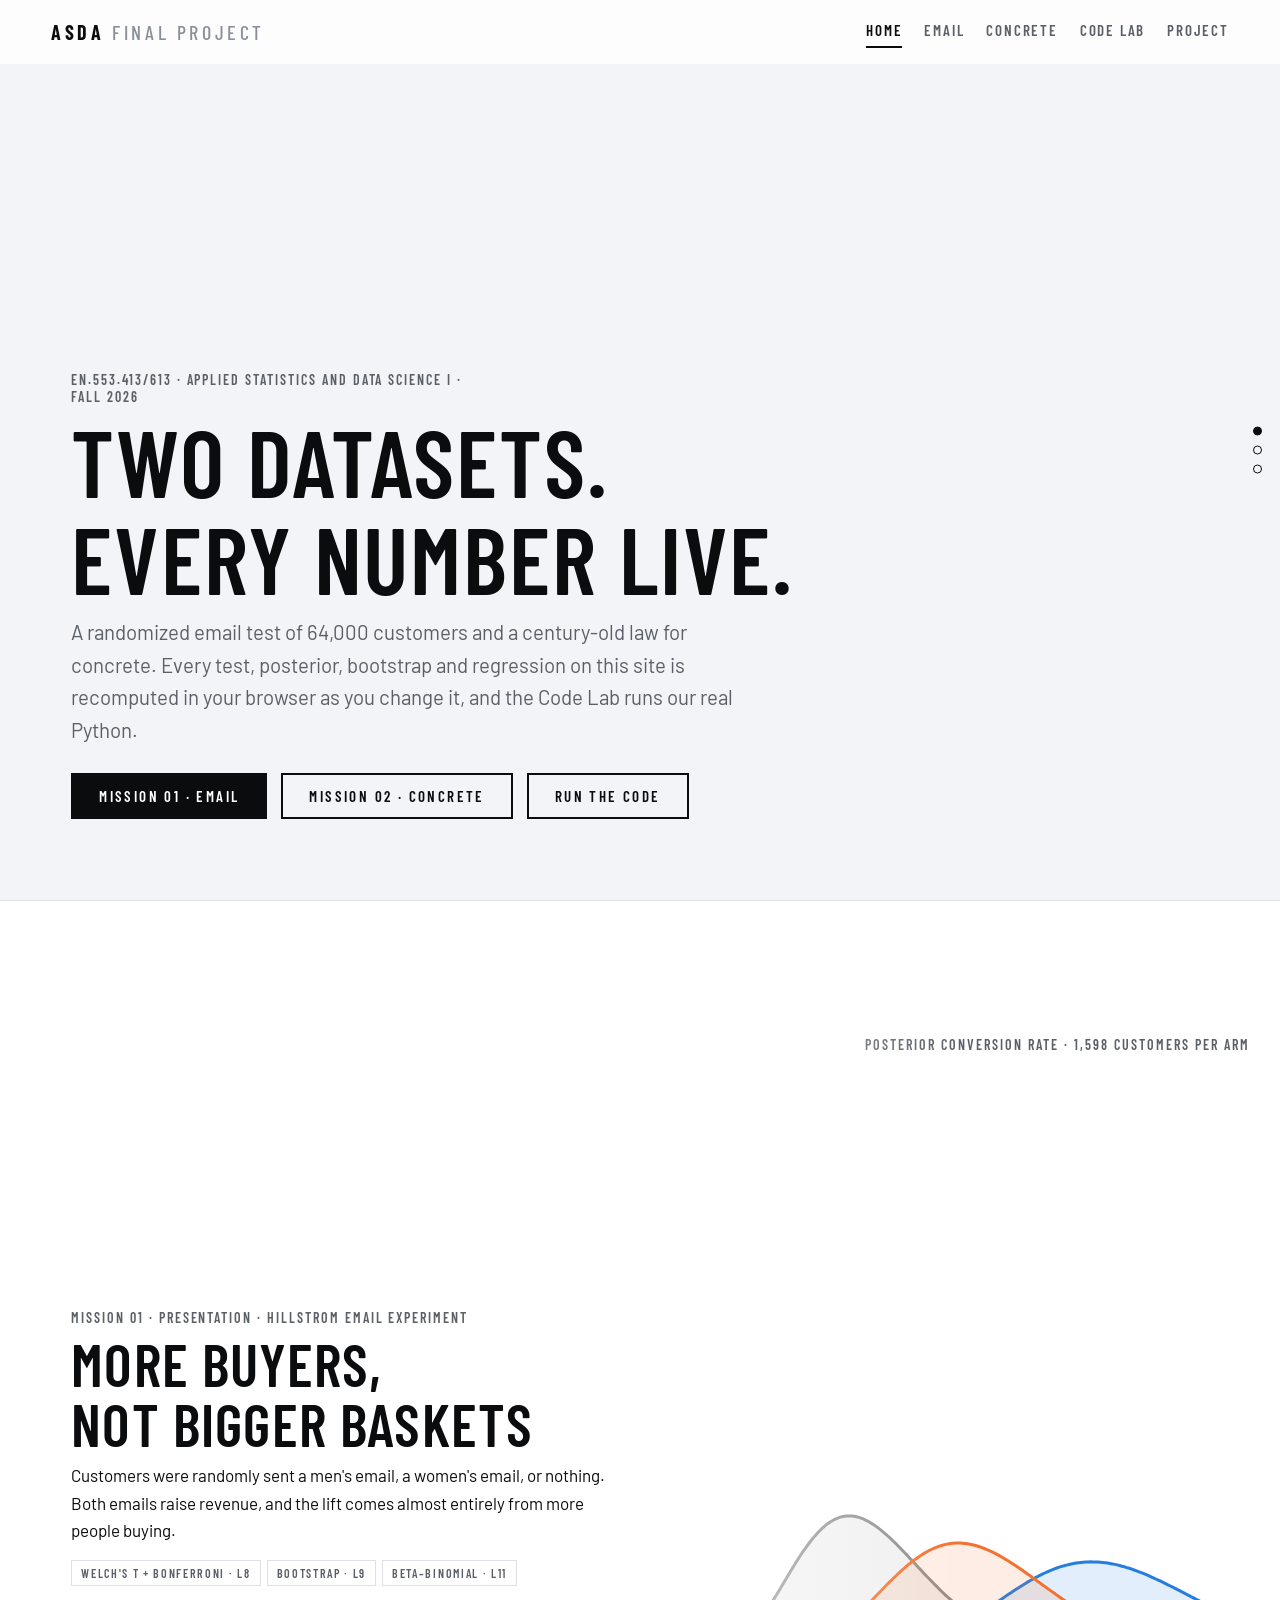
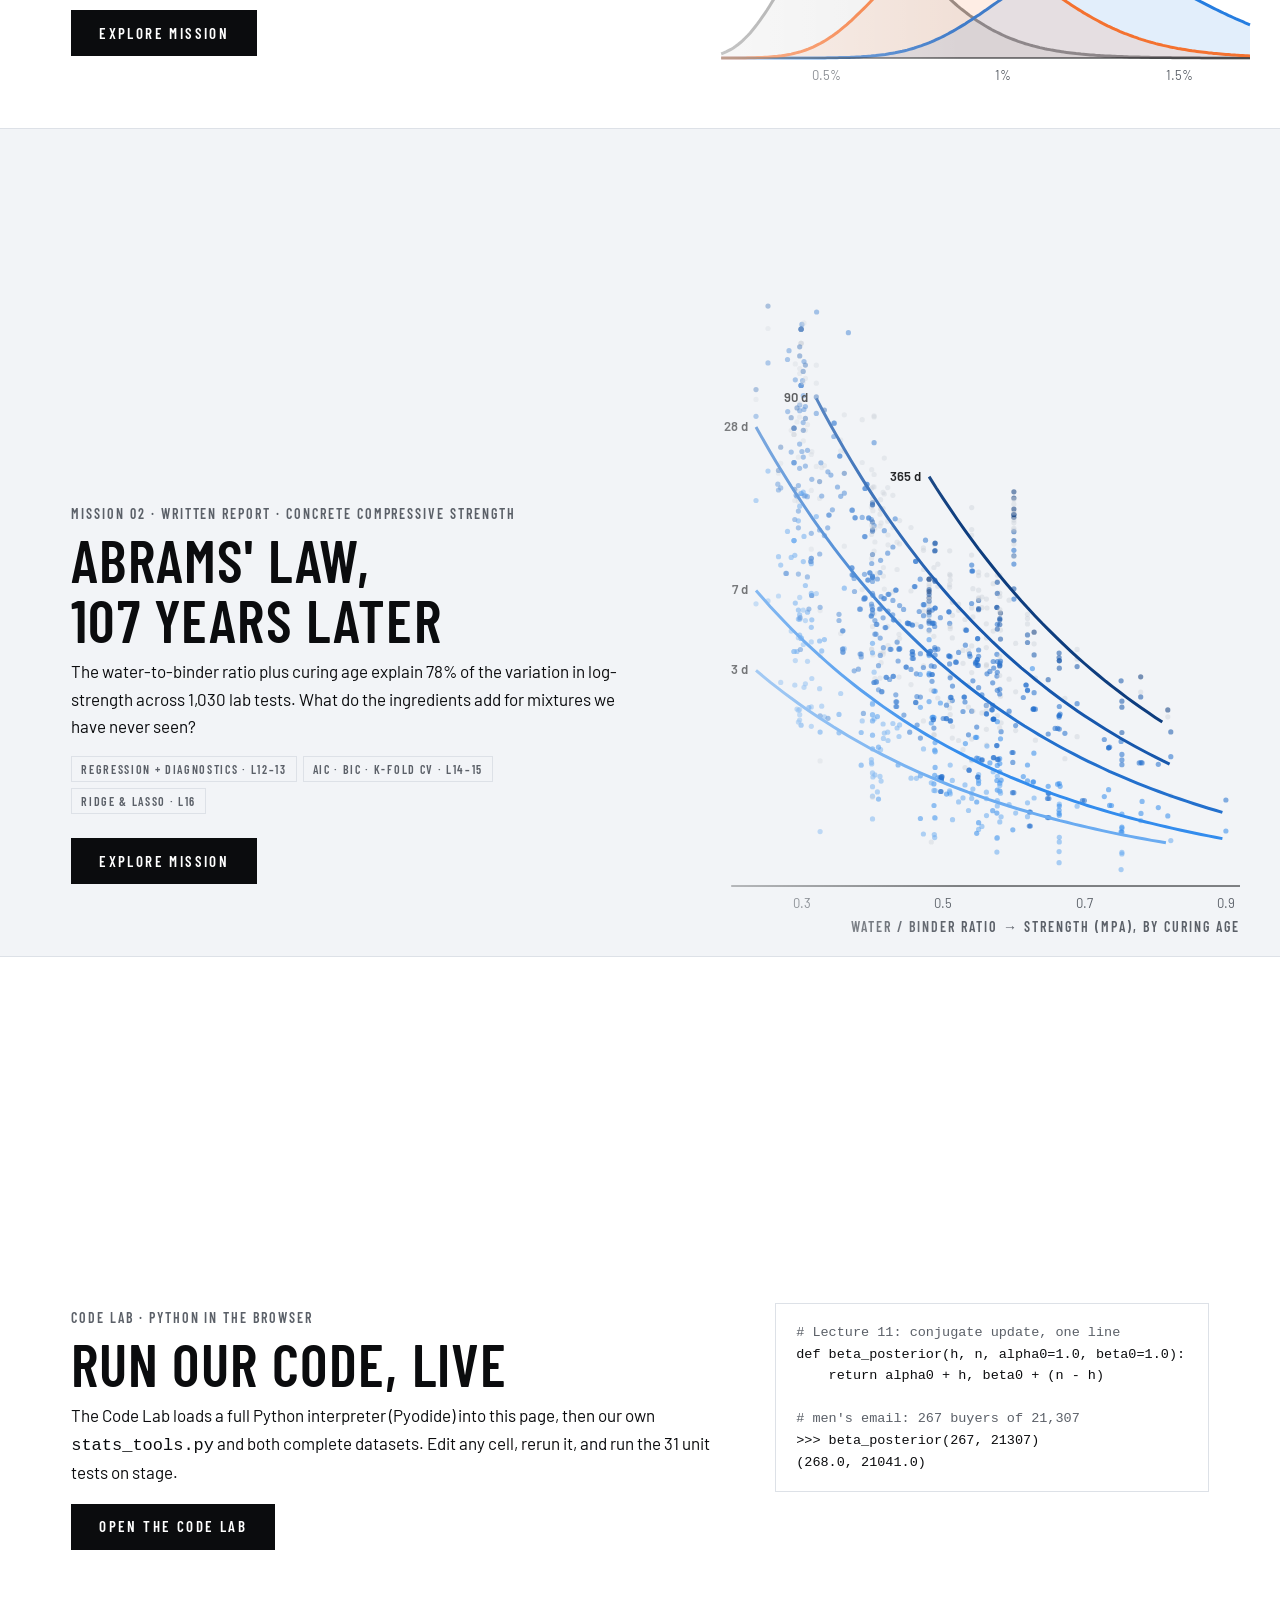
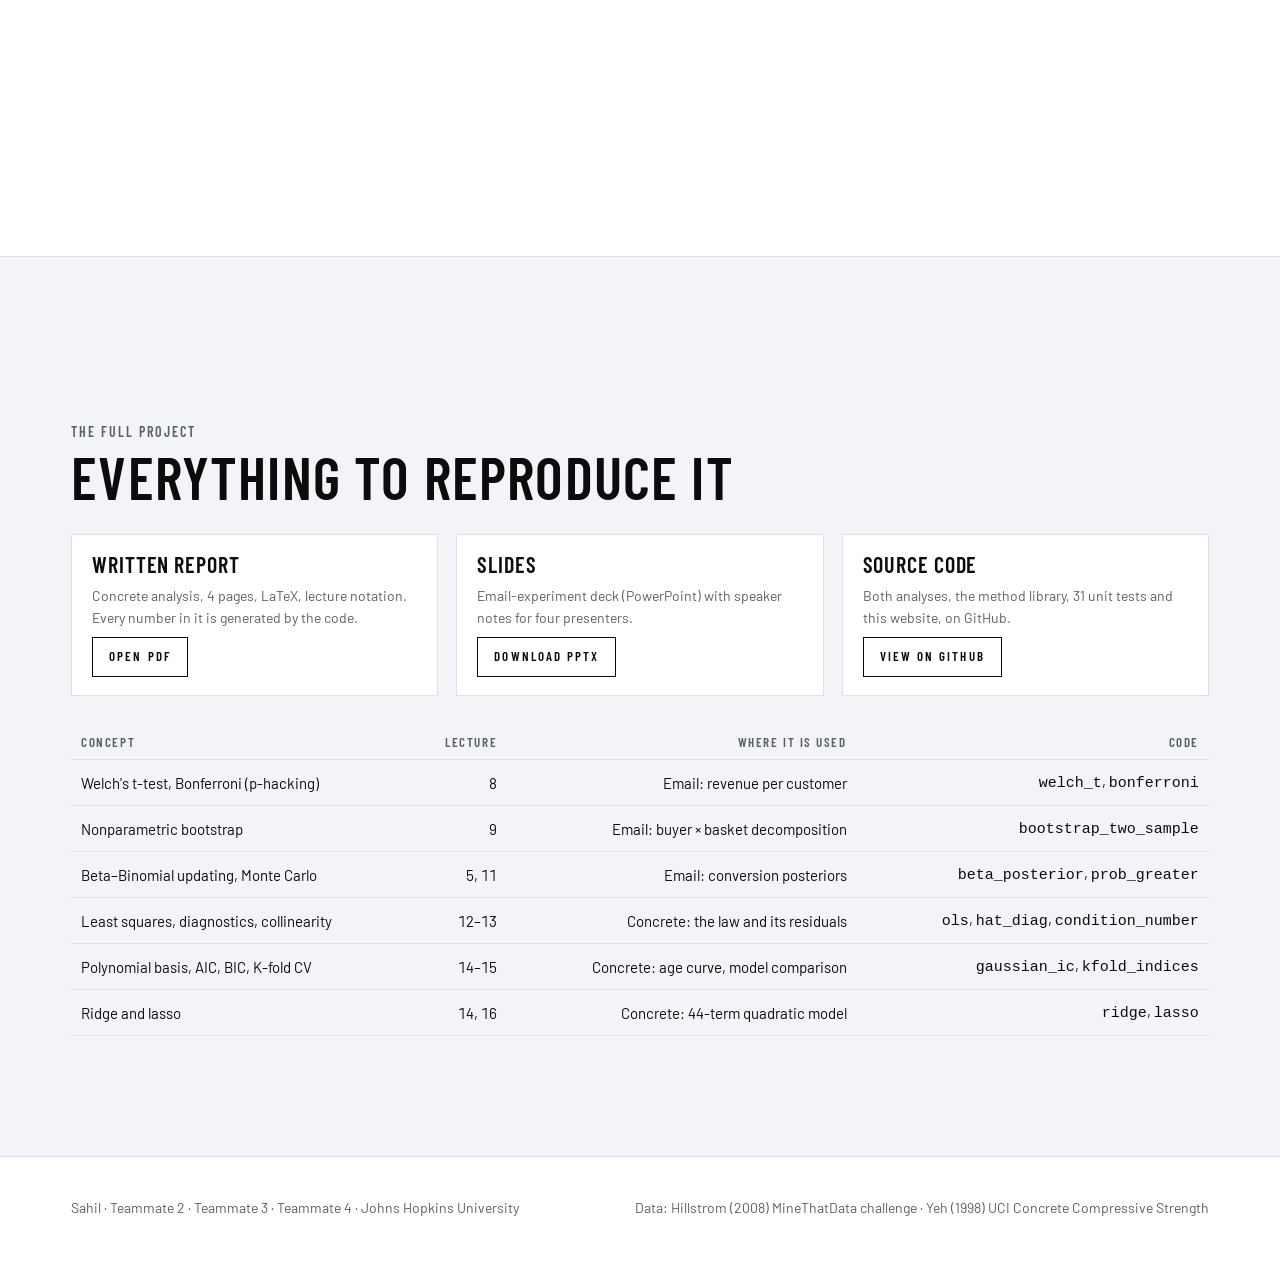
==== index.html @ 16a9663d "Add the Ask box with an 'Ask Claude' link (opens claude.ai with the question and page context)" ====
<!DOCTYPE html>
<html lang="en">
<head>
<meta charset="utf-8">
<meta name="viewport" content="width=device-width, initial-scale=1">
<title>ASDA Final Project · Live</title>
<meta name="description" content="EN.553.413/613 final project: a randomized email experiment and Abrams' law for concrete, with every statistic computed live in the browser.">
<link rel="icon" href="data:image/svg+xml,%3Csvg xmlns='http://www.w3.org/2000/svg' viewBox='0 0 32 32'%3E%3Crect width='32' height='32' fill='%230b0c0e'/%3E%3Ccircle cx='10' cy='16' r='3' fill='%238c8c8c'/%3E%3Ccircle cx='16' cy='16' r='3' fill='%23257de0'/%3E%3Ccircle cx='22' cy='16' r='3' fill='%23f47230'/%3E%3C/svg%3E">
<link rel="preconnect" href="https://fonts.googleapis.com"><link rel="preconnect" href="https://fonts.gstatic.com" crossorigin>
<link href="https://fonts.googleapis.com/css2?family=Barlow:wght@400;500;600&family=Barlow+Condensed:wght@500;600;700&display=swap" rel="stylesheet">
<link rel="stylesheet" href="assets/css/site.css">
</head>
<body>
<nav class="nav" aria-label="Main">
  <a class="brand" href="index.html">ASDA <span>Final Project</span></a>
  <div class="links">
    <a href="index.html" aria-current="page">Home</a>
    <a href="email.html">Email</a>
    <a href="concrete.html">Concrete</a>
    <a href="lab.html">Code Lab</a>
    <a href="#project">Project</a>
  </div>
</nav>

<section class="hero" id="top" data-title="Home">
  <canvas id="heroCanvas" aria-hidden="true"></canvas>
  <div class="scrim"></div>
  <div class="wrap">
    <p class="label">EN.553.413/613 · Applied Statistics and Data Science I · Fall 2026</p>
    <h1>Two datasets.<br>Every number live.</h1>
    <p class="lead">A randomized email test of 64,000 customers and a century-old law for concrete. Every test, posterior, bootstrap and regression on this site is recomputed in your browser as you change it, and the Code Lab runs our real Python.</p>
    <div class="cta">
      <a class="btn solid" href="email.html">Mission 01 · Email</a>
      <a class="btn" href="concrete.html">Mission 02 · Concrete</a>
      <a class="btn" href="lab.html">Run the code</a>
    </div>
  </div>
</section>

<section class="mission" id="m1" data-title="Mission 01">
  <div class="bgfig"><svg id="m1svg" style="width:100%;height:100%" aria-hidden="true"></svg></div>
  <div class="scrim" style="background:linear-gradient(90deg,rgba(255,255,255,.96) 0%,rgba(255,255,255,.88) 42%,rgba(255,255,255,0) 75%)"></div>
  <div class="wrap">
    <p class="label">Mission 01 · Presentation · Hillstrom email experiment</p>
    <h2>More buyers,<br>not bigger baskets</h2>
    <p>Customers were randomly sent a men's email, a women's email, or nothing. Both emails raise revenue, and the lift comes almost entirely from more people buying.</p>
    <div class="concepts"><span class="tag">Welch's t + Bonferroni · L8</span><span class="tag">Bootstrap · L9</span><span class="tag">Beta–Binomial · L11</span></div>
    <div class="cta" style="display:flex;gap:14px;margin-top:18px"><a class="btn solid" href="email.html">Explore mission</a></div>
  </div>
</section>

<section class="mission" id="m2" data-title="Mission 02" style="background:var(--steel)">
  <div class="bgfig"><svg id="m2svg" style="width:100%;height:100%" aria-hidden="true"></svg></div>
  <div class="scrim" style="background:linear-gradient(90deg,rgba(242,244,247,.97) 0%,rgba(242,244,247,.88) 42%,rgba(242,244,247,0) 75%)"></div>
  <div class="wrap">
    <p class="label">Mission 02 · Written report · Concrete compressive strength</p>
    <h2>Abrams' law,<br>107 years later</h2>
    <p>The water-to-binder ratio plus curing age explain 78% of the variation in log-strength across 1,030 lab tests. What do the ingredients add for mixtures we have never seen?</p>
    <div class="concepts"><span class="tag">Regression + diagnostics · L12–13</span><span class="tag">AIC · BIC · K-fold CV · L14–15</span><span class="tag">Ridge &amp; lasso · L16</span></div>
    <div class="cta" style="display:flex;gap:14px;margin-top:18px"><a class="btn solid" href="concrete.html">Explore mission</a></div>
  </div>
</section>

<section class="chapter" id="lab" data-title="Code Lab">
  <div class="wrap grid2">
    <div>
      <p class="label">Code Lab · Python in the browser</p>
      <h2>Run our code, live</h2>
      <p>The Code Lab loads a full Python interpreter (Pyodide) into this page, then our own <code>stats_tools.py</code> and both complete datasets. Edit any cell, rerun it, and run the 31 unit tests on stage.</p>
      <div class="cta" style="display:flex;gap:14px;margin-top:18px"><a class="btn solid" href="lab.html">Open the Code Lab</a></div>
    </div>
    <div class="panel" style="font:13.5px/1.6 var(--mono);white-space:pre;overflow-x:auto" aria-label="Code sample"><span class="muted"># Lecture 11: conjugate update, one line</span>
def beta_posterior(h, n, alpha0=1.0, beta0=1.0):
    return alpha0 + h, beta0 + (n - h)

<span class="muted"># men's email: 267 buyers of 21,307</span>
&gt;&gt;&gt; beta_posterior(267, 21307)
(268.0, 21041.0)</div>
  </div>
</section>

<section class="chapter alt" id="project" data-title="Project">
  <div class="wrap">
    <p class="label">The full project</p>
    <h2>Everything to reproduce it</h2>
    <div class="grid3" style="margin-top:26px">
      <div class="panel"><h3>Written report</h3><p class="small muted">Concrete analysis, 4 pages, LaTeX, lecture notation. Every number in it is generated by the code.</p><a class="btn sm" href="report/report.pdf">Open PDF</a></div>
      <div class="panel"><h3>Slides</h3><p class="small muted">Email-experiment deck (PowerPoint) with speaker notes for four presenters.</p><a class="btn sm" href="slides/Hillstrom_Presentation.pptx">Download PPTX</a></div>
      <div class="panel"><h3>Source code</h3><p class="small muted">Both analyses, the method library, 31 unit tests and this website, on GitHub.</p><a class="btn sm" href="https://github.com/sahiljangra12/asda-final-project">View on GitHub</a></div>
    </div>
    <div class="scroll" style="margin-top:30px">
      <table>
        <tr><th>Concept</th><th>Lecture</th><th>Where it is used</th><th>Code</th></tr>
        <tr><td>Welch's t-test, Bonferroni (p-hacking)</td><td>8</td><td>Email: revenue per customer</td><td><code>welch_t</code>, <code>bonferroni</code></td></tr>
        <tr><td>Nonparametric bootstrap</td><td>9</td><td>Email: buyer × basket decomposition</td><td><code>bootstrap_two_sample</code></td></tr>
        <tr><td>Beta–Binomial updating, Monte Carlo</td><td>5, 11</td><td>Email: conversion posteriors</td><td><code>beta_posterior</code>, <code>prob_greater</code></td></tr>
        <tr><td>Least squares, diagnostics, collinearity</td><td>12–13</td><td>Concrete: the law and its residuals</td><td><code>ols</code>, <code>hat_diag</code>, <code>condition_number</code></td></tr>
        <tr><td>Polynomial basis, AIC, BIC, K-fold CV</td><td>14–15</td><td>Concrete: age curve, model comparison</td><td><code>gaussian_ic</code>, <code>kfold_indices</code></td></tr>
        <tr><td>Ridge and lasso</td><td>14, 16</td><td>Concrete: 44-term quadratic model</td><td><code>ridge</code>, <code>lasso</code></td></tr>
      </table>
    </div>
  </div>
</section>

<footer class="site"><div class="wrap">
  <span>Sahil · Teammate 2 · Teammate 3 · Teammate 4 · Johns Hopkins University</span>
  <span>Data: Hillstrom (2008) MineThatData challenge · Yeh (1998) UCI Concrete Compressive Strength</span>
</div></footer>

<script src="assets/js/core.js"></script>
<script src="assets/js/home.js"></script>
<script defer src="https://sahiljangra12.github.io/ask/ask.js" data-site="ASDA Final Project"></script>
</body>
</html>
---- assets/css/site.css ----
/* VOICE: mission-control briefing in daylight; spare, exact, every figure live.
   IDEA: each dataset is a "mission"; each course concept is a chapter you can fly through.
   PICTURE: full-bleed live visuals (64,000 customers as light points; Abrams curves drawing themselves).
   COLOUR and TYPE: white and pale steel fields, near-black ink; arm colours blue/orange/grey; Barlow Condensed + Barlow.
   LAYOUT: fixed hairline nav, full-viewport chapters (snap in Present mode), content up to 1240px. */
:root {
  --bg: #ffffff; --steel: #f2f4f7; --steel2: #e7eaef; --ink: #0b0c0e; --ink2: #5b6068; --ink3: #8a9099;
  --line: #dde1e7; --men: #257de0; --women: #f47230; --ctrl: #8c8c8c; --aqua: #00a884; --violet: #6a4ce2;
  --head: "Barlow Condensed", "Arial Narrow", Arial, sans-serif;
  --body: "Barlow", "Helvetica Neue", Arial, sans-serif;
  --mono: "JetBrains Mono", ui-monospace, Menlo, Consolas, monospace;
  color-scheme: light;
}
* { box-sizing: border-box; min-width: 0 }
html { scroll-behavior: smooth; scroll-padding-top: 72px }
body { margin: 0; background: var(--bg); color: var(--ink); font: 17px/1.6 var(--body); overflow-x: clip; -webkit-font-smoothing: antialiased }
a { color: inherit }
h1, h2, h3 { font-family: var(--head); font-weight: 600; text-transform: uppercase; letter-spacing: .02em; line-height: 1.02; margin: 0; text-wrap: balance }
h1 { font-size: clamp(44px, 7.4vw, 104px) }
h2 { font-size: clamp(34px, 4.6vw, 60px) }
h3 { font-size: 22px; letter-spacing: .04em }
p { margin: .5em 0; max-width: 68ch }
.label { font: 600 14px/1.2 var(--head); letter-spacing: .14em; text-transform: uppercase; color: var(--ink2) }
.muted { color: var(--ink2) } .small { font-size: 14px } .note { font-size: 14px; color: var(--ink2) }
.wrap { width: 100%; max-width: 1240px; margin: 0 auto; padding: 0 max(4vw, 18px) }
i.v { font-family: "Times New Roman", serif; font-style: italic; font-size: 1.08em }

/* nav */
.nav { position: fixed; inset: 0 0 auto 0; z-index: 50; height: 64px; display: flex; align-items: center; gap: 22px; padding: 0 max(4vw, 18px);
  background: rgba(255, 255, 255, .82); backdrop-filter: saturate(1.4) blur(14px); -webkit-backdrop-filter: saturate(1.4) blur(14px); border-bottom: 1px solid transparent; transition: border-color .3s }
.nav.scrolled { border-bottom-color: var(--line) }
.brand { flex: none; font: 700 20px/1 var(--head); letter-spacing: .18em; text-transform: uppercase; text-decoration: none; white-space: nowrap }
.brand span { color: var(--ink3); font-weight: 500 }
.nav .links { display: flex; gap: 22px; margin-left: auto; overflow-x: auto; scrollbar-width: none }
.nav .links a { flex: none; font: 600 15px/1 var(--head); letter-spacing: .12em; text-transform: uppercase; text-decoration: none; color: var(--ink2); padding: 8px 0; white-space: nowrap; border-bottom: 2px solid transparent }
.nav .links a:hover, .nav .links a[aria-current=page] { color: var(--ink); border-bottom-color: var(--ink) }
.btn { display: inline-flex; align-items: center; justify-content: center; gap: 10px; min-height: 46px; padding: 0 26px; border: 2px solid var(--ink); background: transparent; color: var(--ink);
  font: 600 15px/1 var(--head); letter-spacing: .16em; text-transform: uppercase; text-decoration: none; cursor: pointer; transition: background .2s, color .2s; white-space: nowrap }
.btn:hover, .btn.solid { background: var(--ink); color: #fff }
.btn.solid:hover { background: transparent; color: var(--ink) }
.btn.sm { min-height: 40px; padding: 0 16px; font-size: 13px; border-width: 1.5px }
.present-btn { margin-left: 8px }
button:focus-visible, a:focus-visible, input:focus-visible, select:focus-visible { outline: 3px solid var(--men); outline-offset: 2px }

/* hero */
.hero { position: relative; min-height: 100svh; display: flex; align-items: flex-end; overflow: hidden; background: var(--steel) }
.hero canvas, .hero svg.bg { position: absolute; inset: 0; width: 100%; height: 100% }
.hero .wrap { position: relative; width: 100%; padding-bottom: clamp(40px, 9vh, 110px) }
.hero p.lead { font-size: clamp(18px, 1.6vw, 21px); color: var(--ink2); max-width: 56ch }
.hero .cta { display: flex; flex-wrap: wrap; gap: 14px; margin-top: 26px }
.scrim { position: absolute; inset: 0; background: linear-gradient(180deg, rgba(242, 244, 247, 0) 30%, rgba(242, 244, 247, .9) 78%, var(--steel)); pointer-events: none }

/* chapters */
.chapter { position: relative; min-height: 100svh; padding: 104px 0 64px; display: flex; flex-direction: column; justify-content: center; border-top: 1px solid var(--line) }
.chapter.alt { background: var(--steel) }
.chapter header { margin-bottom: 22px }
.chapter header .label { margin-bottom: 12px }
.grid2 { display: grid; grid-template-columns: minmax(0, 1.55fr) minmax(0, 1fr); gap: 32px; align-items: start }
.grid2.even { grid-template-columns: repeat(2, minmax(0, 1fr)) }
.grid3 { display: grid; grid-template-columns: repeat(3, minmax(0, 1fr)); gap: 18px }
.fig { position: relative; min-height: 380px; background: var(--bg); border: 1px solid var(--line) }
.alt .fig { background: #fff }
.fig.short { min-height: 260px } .fig.tall { min-height: 460px }
.fig > svg, .fig > canvas { position: absolute; inset: 0; width: 100%; height: 100% }
.panel { background: var(--bg); border: 1px solid var(--line); padding: 18px 20px }
.alt .panel { background: #fff }
.panel h3 { margin-bottom: 10px }

/* stats */
.stats { display: grid; grid-template-columns: repeat(auto-fit, minmax(170px, 1fr)); gap: 0; border-top: 1px solid var(--ink); margin-top: 28px }
.stat { padding: 16px 18px 6px 0 }
.stat b { display: block; font: 600 clamp(40px, 4.6vw, 64px)/1 var(--head); letter-spacing: .01em; font-variant-numeric: tabular-nums }
.stat span { display: block; font-size: 14px; color: var(--ink2); margin-top: 6px }
.stat .dot, .dot { display: inline-block; width: 10px; height: 10px; border-radius: 50%; margin-right: 7px; vertical-align: 1px }

/* controls */
.controls { display: flex; flex-wrap: wrap; gap: 10px 22px; align-items: center; margin: 4px 0 16px }
.seg { display: inline-flex; flex-wrap: wrap; border: 1.5px solid var(--ink); max-width: 100% }
.seg button { font: 600 13px/1 var(--head); letter-spacing: .12em; text-transform: uppercase; border: 0; border-right: 1.5px solid var(--ink); background: transparent; color: var(--ink); padding: 0 14px; min-height: 40px; cursor: pointer }
.seg button:last-child { border-right: 0 }
.seg button[aria-pressed=true] { background: var(--ink); color: #fff }
.range { display: flex; align-items: center; gap: 10px; font: 600 13px/1 var(--head); letter-spacing: .12em; text-transform: uppercase; color: var(--ink2) }
.range input { width: min(240px, 52vw); accent-color: var(--ink) }
.range b { color: var(--ink); min-width: 4.5ch; font-variant-numeric: tabular-nums; letter-spacing: .04em }

/* readouts and tables */
.kv { display: flex; justify-content: space-between; gap: 14px; padding: 9px 0; border-bottom: 1px solid var(--line); font-size: 15.5px }
.kv:last-child { border-bottom: 0 } .kv b { font-variant-numeric: tabular-nums; white-space: nowrap }
.big { font: 600 clamp(38px, 4vw, 56px)/1 var(--head); font-variant-numeric: tabular-nums }
table { border-collapse: collapse; width: 100%; font-size: 15px; font-variant-numeric: tabular-nums }
th, td { padding: 9px 10px; border-bottom: 1px solid var(--line); text-align: right; white-space: nowrap }
th:first-child, td:first-child { text-align: left; white-space: normal }
th { font: 600 13px/1.2 var(--head); letter-spacing: .12em; text-transform: uppercase; color: var(--ink2) }
tr.hl td { background: #eef5fd }
.scroll { overflow-x: auto }
.formula { font-family: "Times New Roman", serif; font-size: 19px; padding: 12px 16px; background: var(--steel); border-left: 0; margin: 10px 0; overflow-x: auto; white-space: nowrap }
.alt .formula { background: #fff }
.tag { display: inline-block; font: 600 12px/1 var(--head); letter-spacing: .14em; text-transform: uppercase; padding: 6px 9px; border: 1px solid var(--line); color: var(--ink2); margin: 0 6px 6px 0 }
.pill-ok { color: #08734f } .pill-no { color: #b4441a }

/* axes */
.axis text { fill: var(--ink2); font: 12px var(--body) }
.axis line { stroke: var(--line) } .axis .zero { stroke: var(--ink3) }
.axis-title { fill: var(--ink2); font: 600 12.5px var(--head); letter-spacing: .06em }
.nt { text-transform: none; letter-spacing: .02em }

/* tooltip */
.tip { position: fixed; z-index: 90; pointer-events: none; background: var(--ink); color: #fff; font-size: 13.5px; line-height: 1.45; padding: 8px 11px; opacity: 0; transition: opacity .12s; max-width: 300px }

/* mission cards on home */
.mission { position: relative; min-height: 92svh; display: flex; align-items: flex-end; overflow: hidden; border-top: 1px solid var(--line) }
.mission .wrap { position: relative; width: 100%; padding-bottom: 72px }
.mission .wrap > * { max-width: min(560px, 100%) }
.mission .bgfig { position: absolute; inset: 0 }
.concepts { display: flex; flex-wrap: wrap; gap: 0; margin-top: 16px }

/* chapter nav dots */
.dots { position: fixed; right: 18px; top: 50%; transform: translateY(-50%); z-index: 40; display: flex; flex-direction: column; gap: 10px }
.dots a { width: 9px; height: 9px; border: 1.5px solid var(--ink); border-radius: 50%; display: block }
.dots a.on { background: var(--ink) }

/* present mode */
html.present { scroll-snap-type: y mandatory }
html.present .chapter, html.present .hero { scroll-snap-align: start; min-height: 100vh }
.present-hint { position: fixed; left: 50%; bottom: 16px; transform: translateX(-50%); z-index: 60; background: var(--ink); color: #fff; font: 600 12px/1 var(--head); letter-spacing: .14em; text-transform: uppercase; padding: 10px 14px; opacity: 0; transition: opacity .3s; pointer-events: none }
html.present .present-hint.show { opacity: .9 }

/* code lab */
.cell { border: 1px solid var(--line); background: #fff; margin: 0 0 26px }
.cell .bar { display: flex; flex-wrap: wrap; align-items: center; gap: 12px; padding: 12px 16px; border-bottom: 1px solid var(--line); background: var(--steel) }
.cell .bar h3 { font-size: 19px; margin-right: auto }
.cell .explain { padding: 12px 16px 4px; color: var(--ink2); font-size: 15.5px }
.cell .CodeMirror, .cell textarea.code { height: auto; min-height: 60px; font: 14px/1.55 var(--mono); border-top: 1px solid var(--line); border-bottom: 1px solid var(--line) }
.cell textarea.code { width: 100%; border: 0; padding: 12px 16px; resize: vertical; background: #fbfcfd }
.cell .out { padding: 12px 16px; font: 13.5px/1.5 var(--mono); white-space: pre-wrap; overflow-x: auto; min-height: 20px; color: var(--ink) }
.cell .out:empty::before { content: "Output appears here."; color: var(--ink3); font-family: var(--body) }
.cell .out img { display: block; max-width: 100%; margin: 10px 0; background: #fff }
.cell .out .err { color: #b4441a }
.status { font: 600 13px/1.2 var(--head); letter-spacing: .12em; text-transform: uppercase }
.bootbar { height: 3px; background: var(--steel2); margin-top: 10px }
.bootbar i { display: block; height: 100%; width: 0; background: var(--ink); transition: width .3s }

footer.site { border-top: 1px solid var(--line); padding: 40px 0 60px; font-size: 14px; color: var(--ink2) }
footer.site .wrap { display: flex; flex-wrap: wrap; gap: 14px 28px; justify-content: space-between }

@media (max-width: 900px) { .grid2, .grid2.even { grid-template-columns: 1fr } .grid3 { grid-template-columns: 1fr } .dots { display: none } }
@media (max-width: 600px) {
  body { font-size: 16px }
  .nav { gap: 12px } .brand { font-size: 16px; letter-spacing: .12em } .brand span { display: none } .nav .links { gap: 14px } .present-btn { display: none }
  .fig { min-height: 300px } .chapter { padding-top: 88px }
  table { font-size: 13.5px } th, td { padding: 8px 6px }
  .seg button { padding: 0 10px; font-size: 12px; letter-spacing: .08em }
  .range input { width: 44vw }
}
@media (prefers-reduced-motion: reduce) { * { transition: none !important; scroll-behavior: auto !important } }
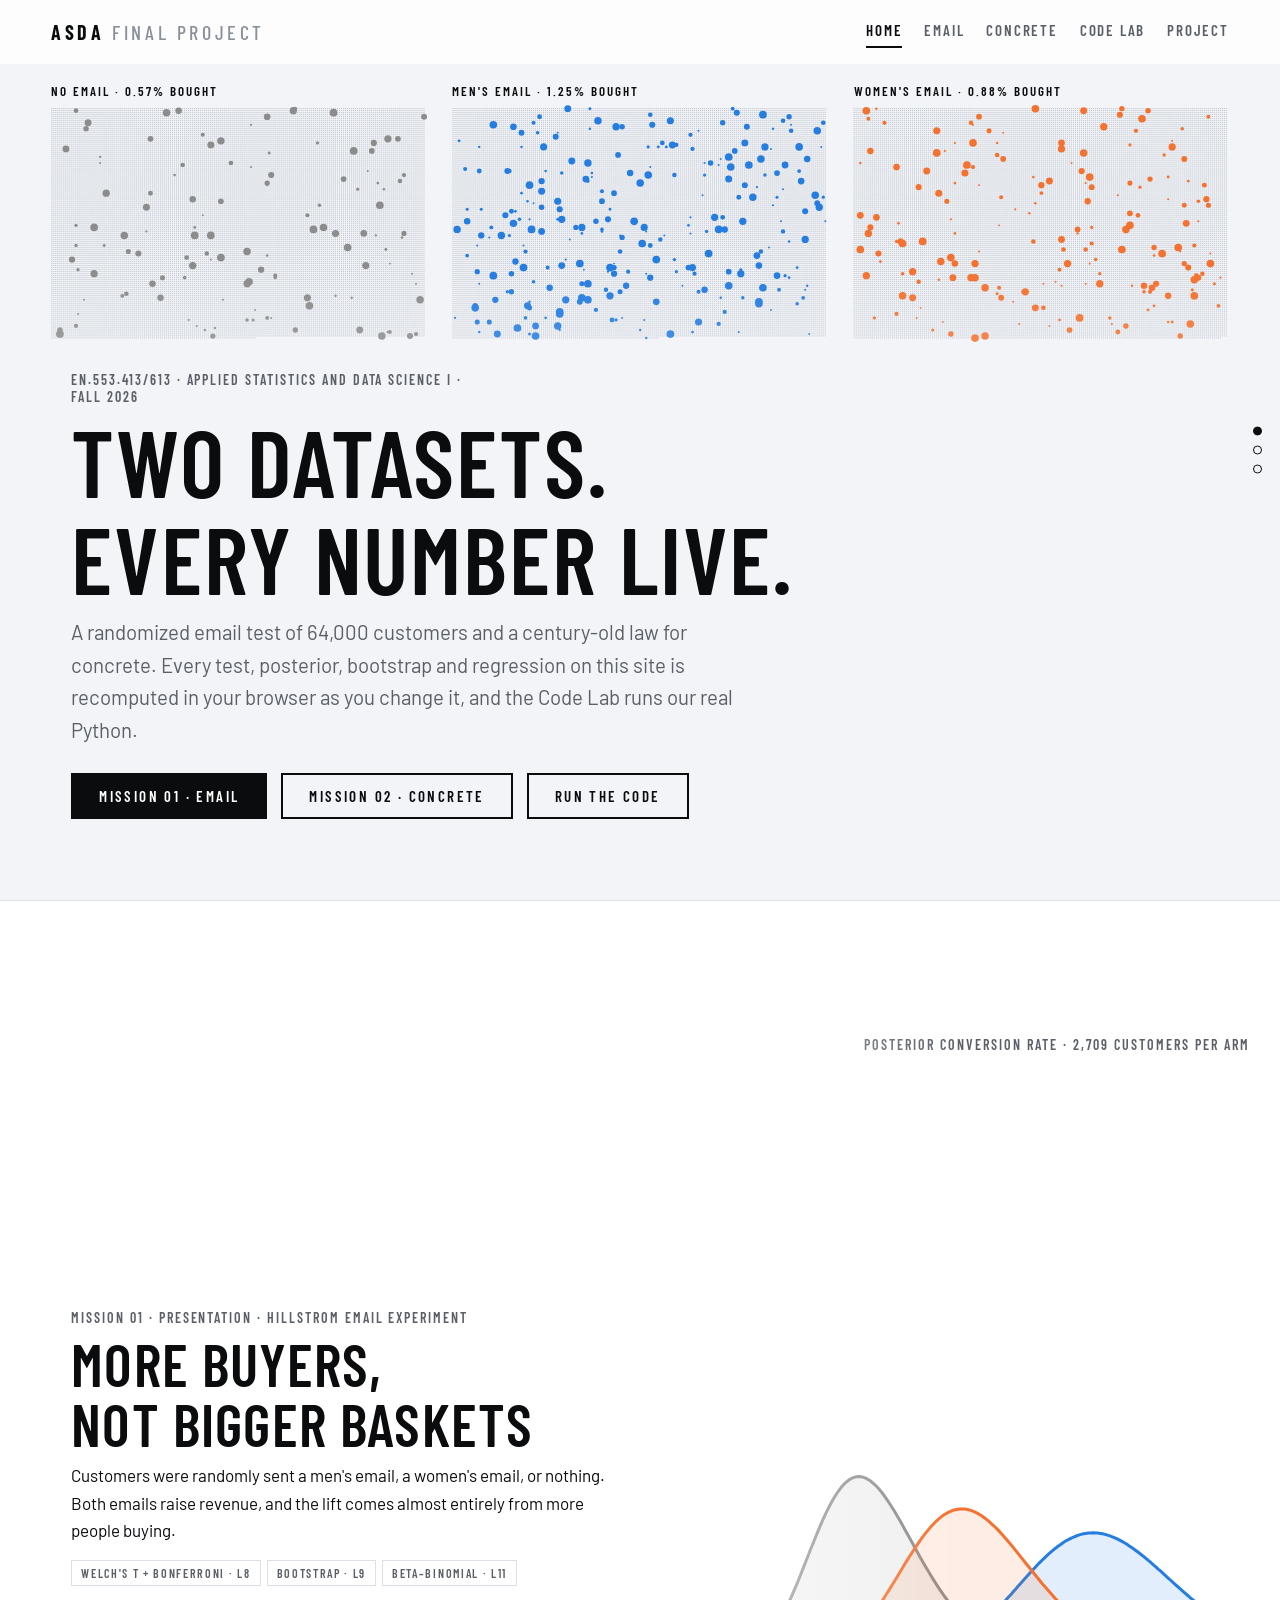
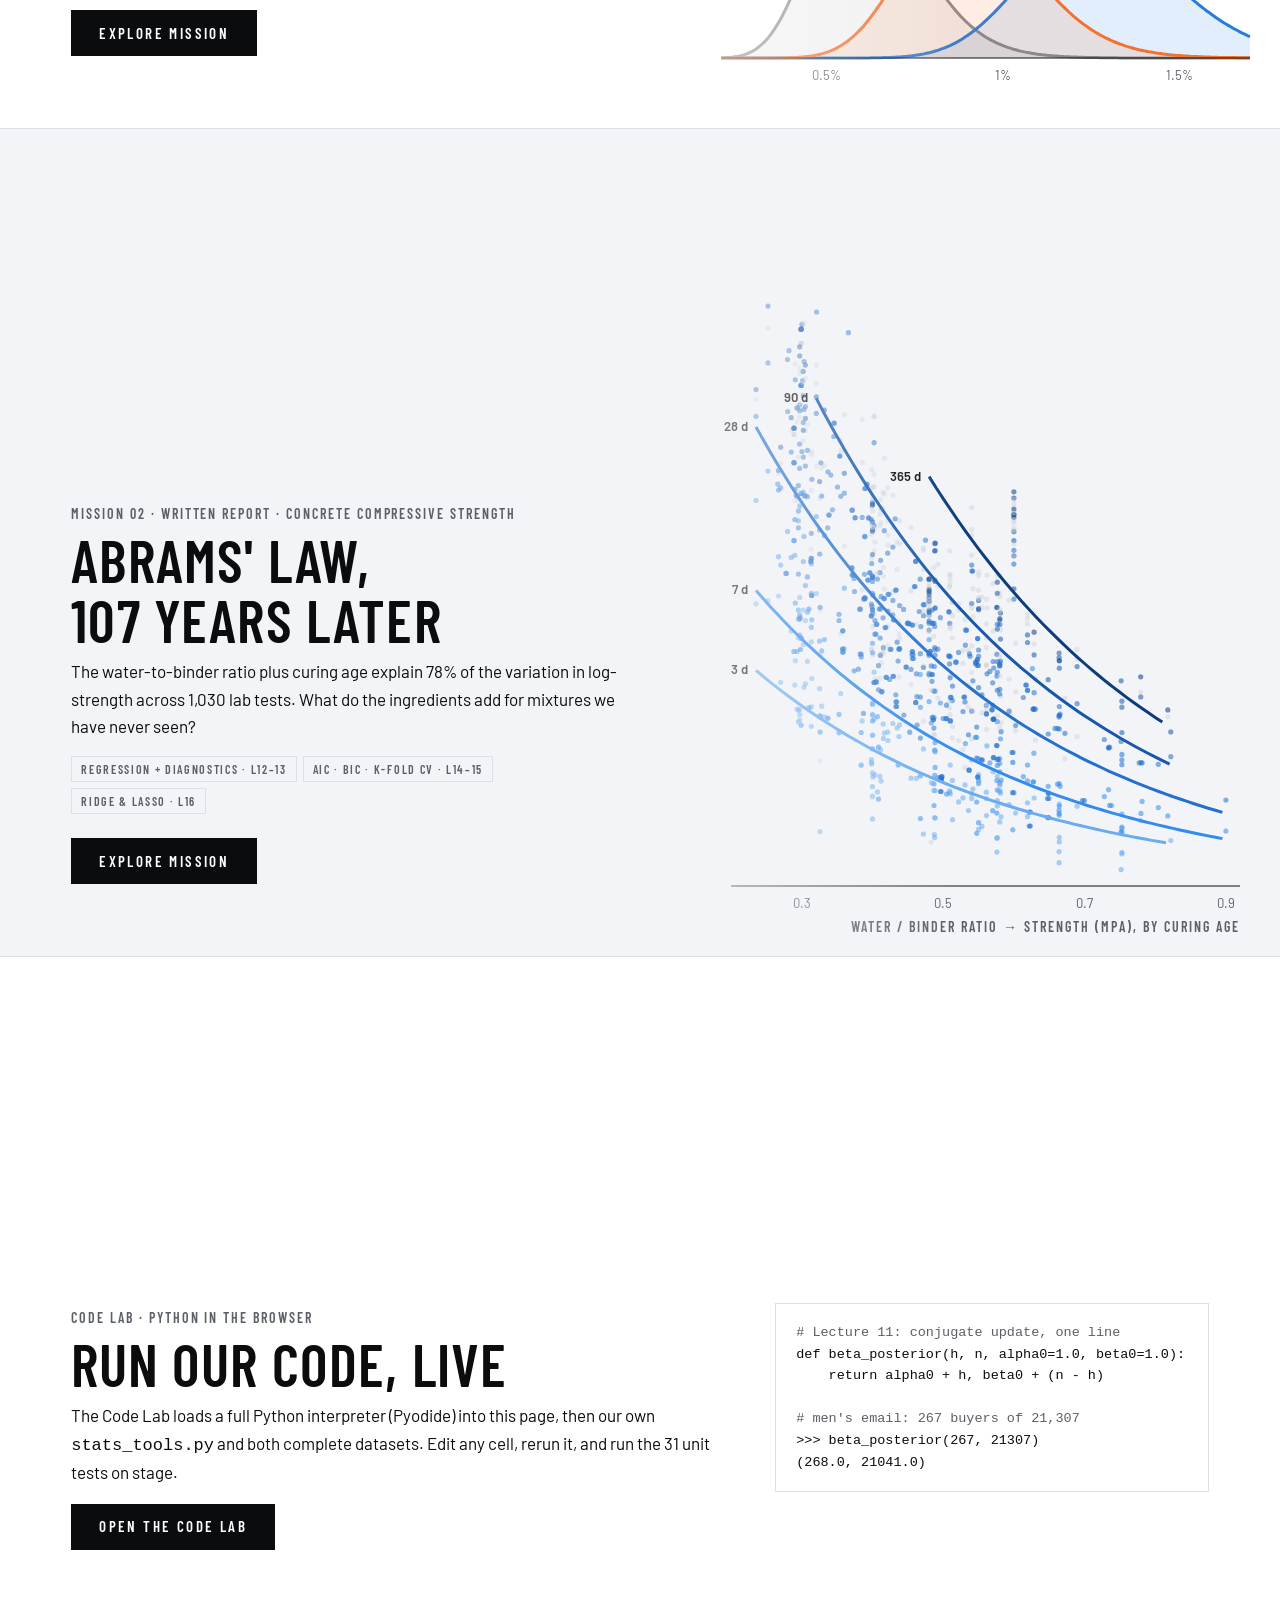
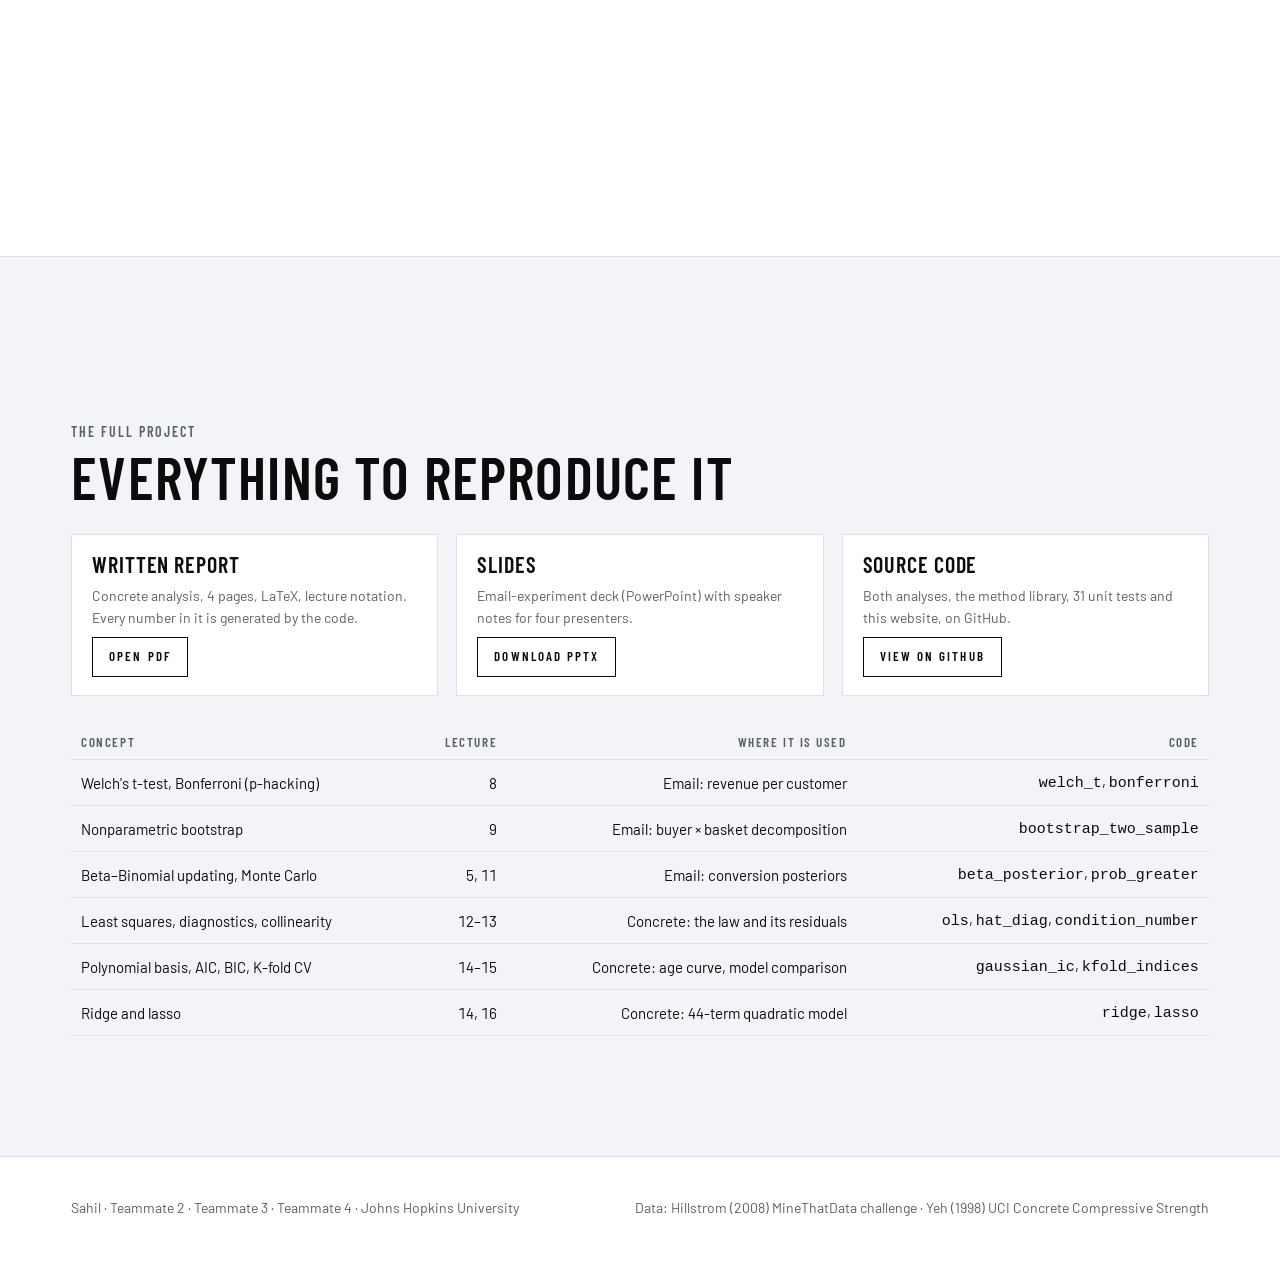
==== commit 45b73e42: "Show the 'Ask Claude' link only on this site's content pages" ====
--- a/index.html
+++ b/index.html
@@ -109,6 +109,6 @@
 
 <script src="assets/js/core.js"></script>
 <script src="assets/js/home.js"></script>
-<script defer src="https://sahiljangra12.github.io/ask/ask.js" data-site="ASDA Final Project"></script>
+<script defer src="https://sahiljangra12.github.io/ask/ask.js" data-site="ASDA Final Project" data-claude="on"></script>
 </body>
 </html>
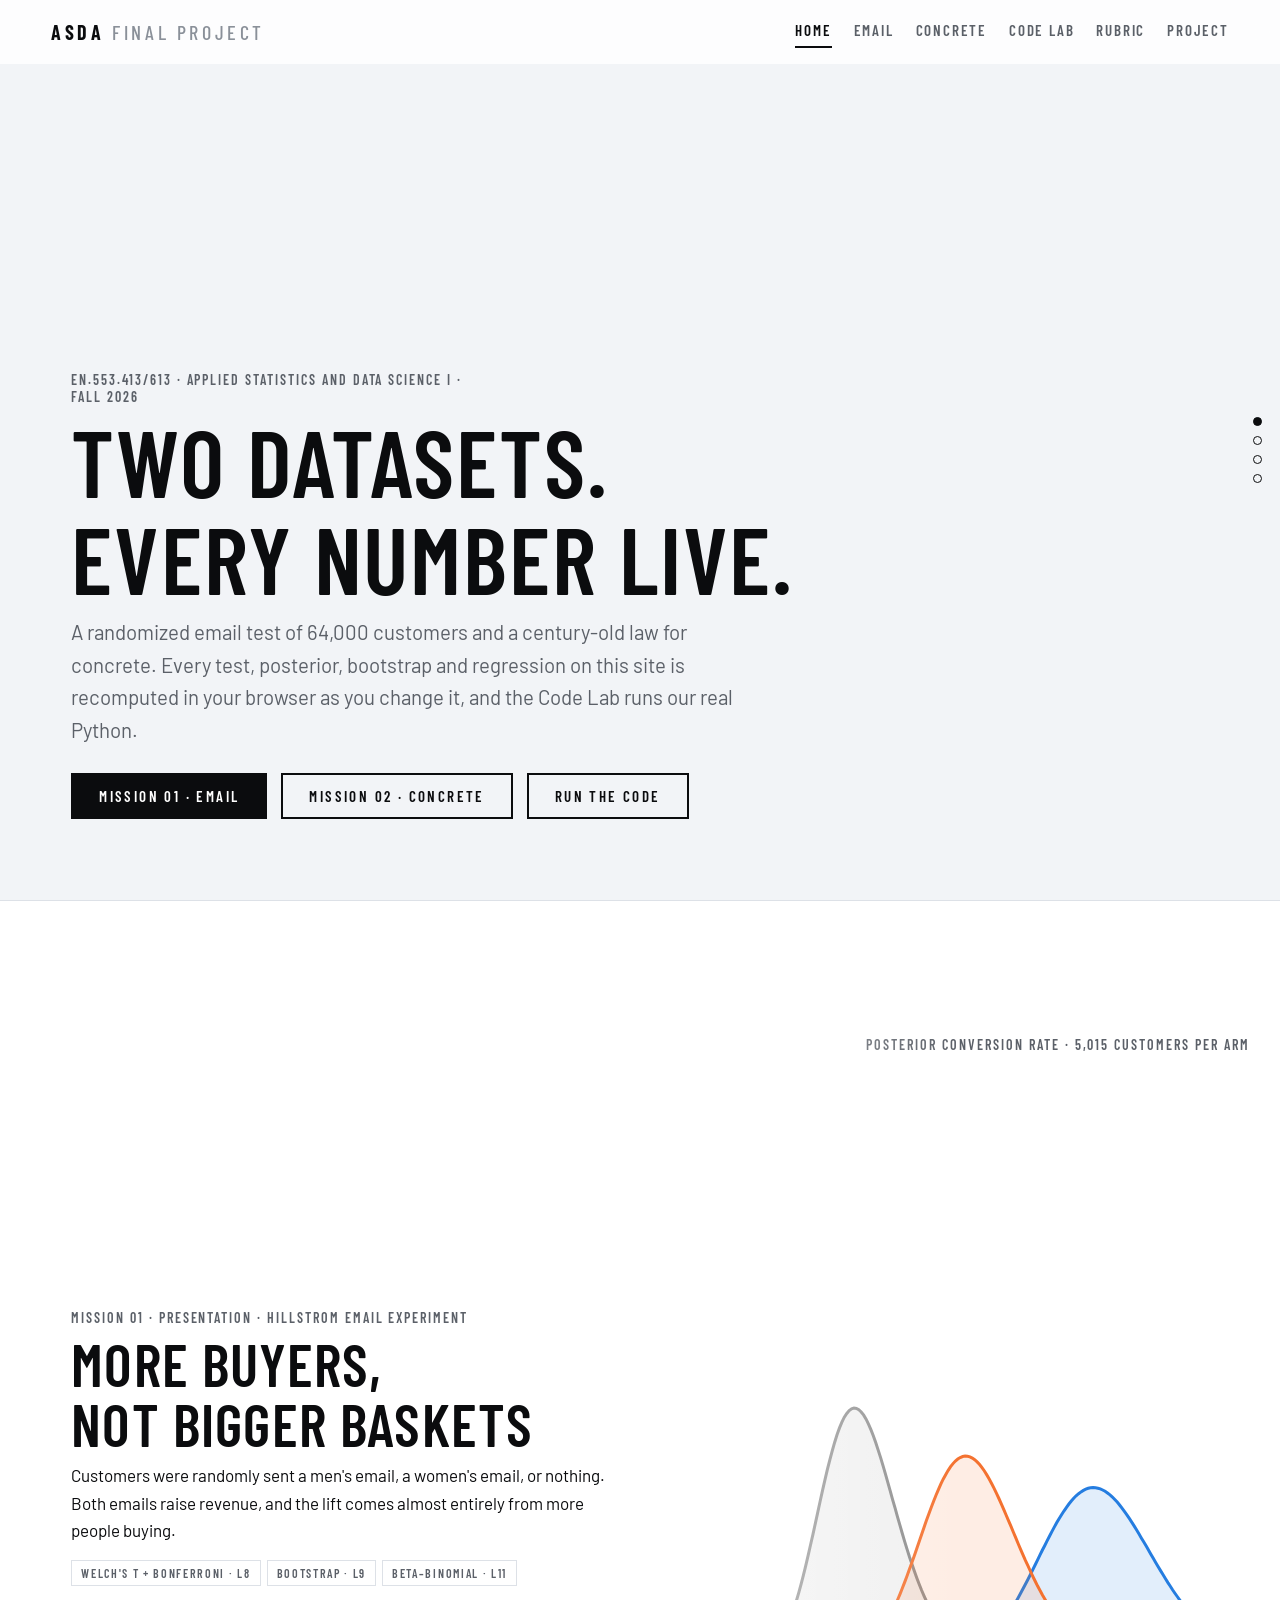
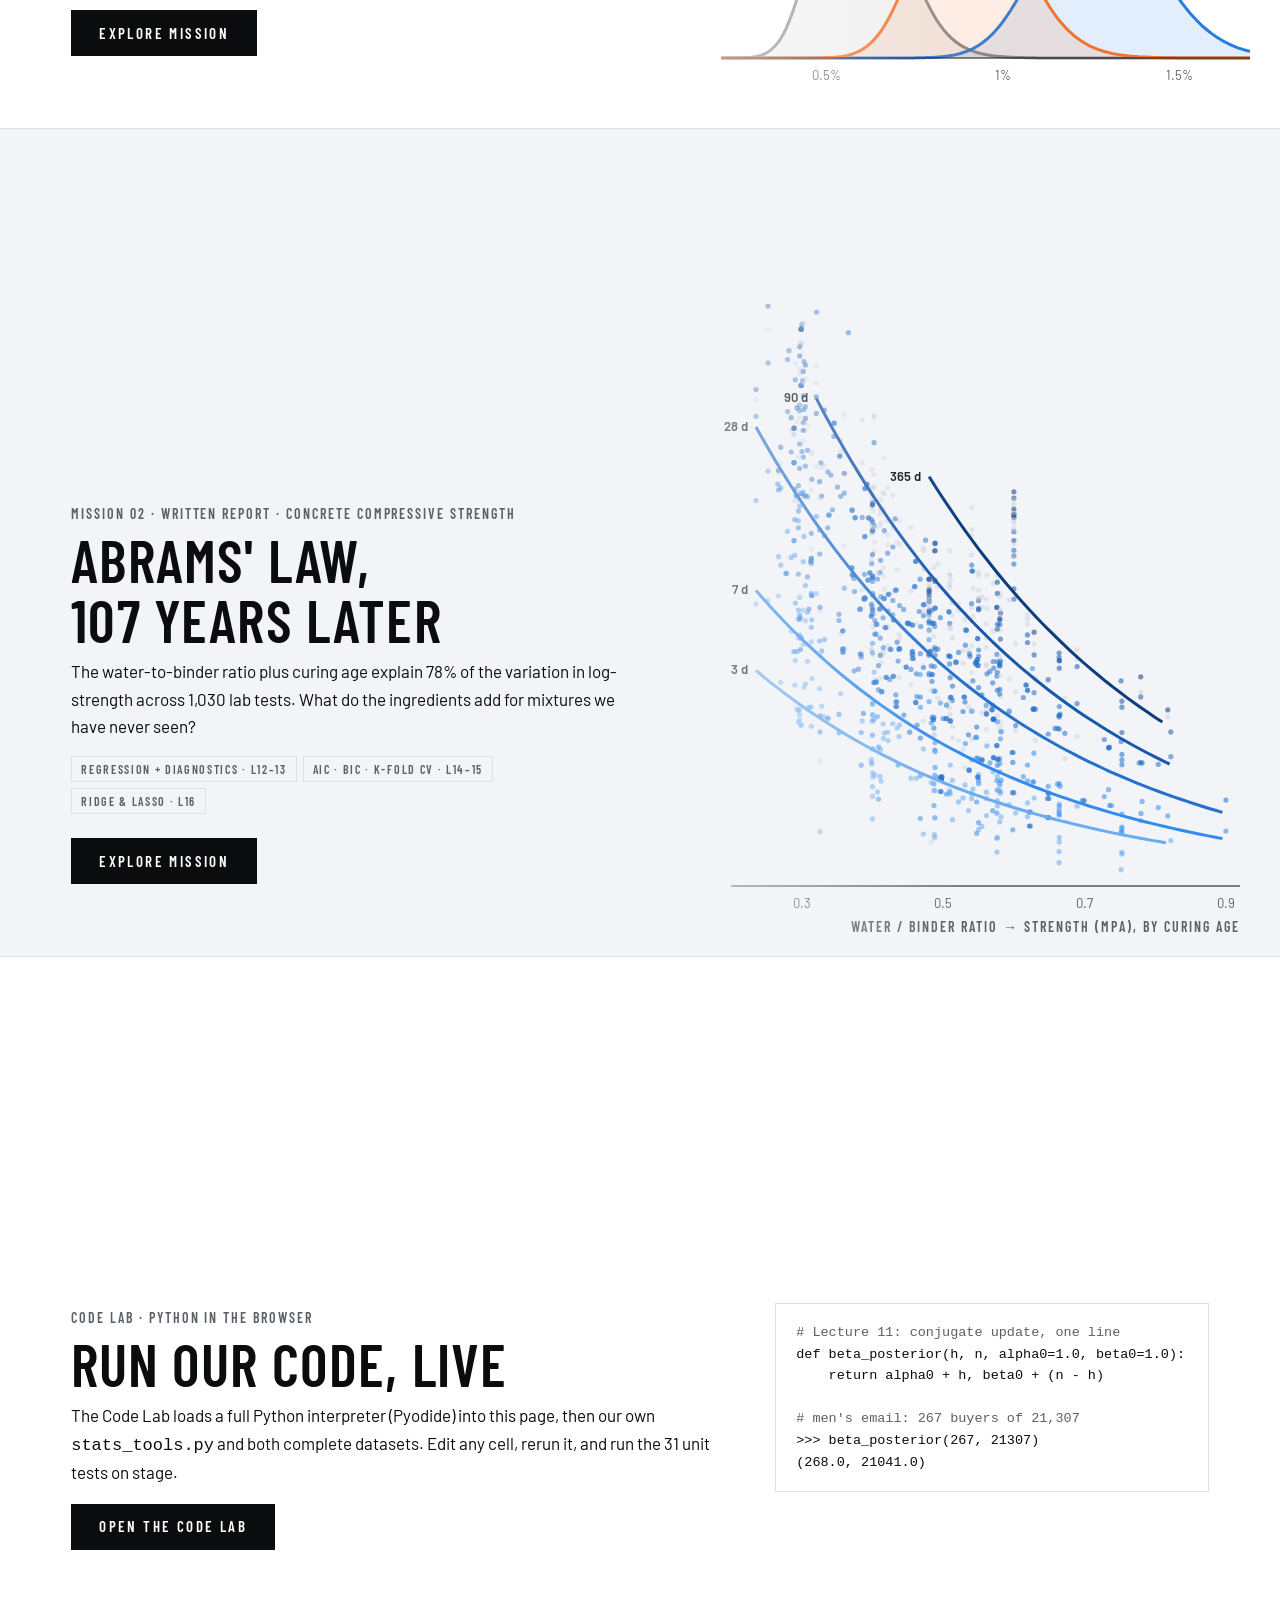
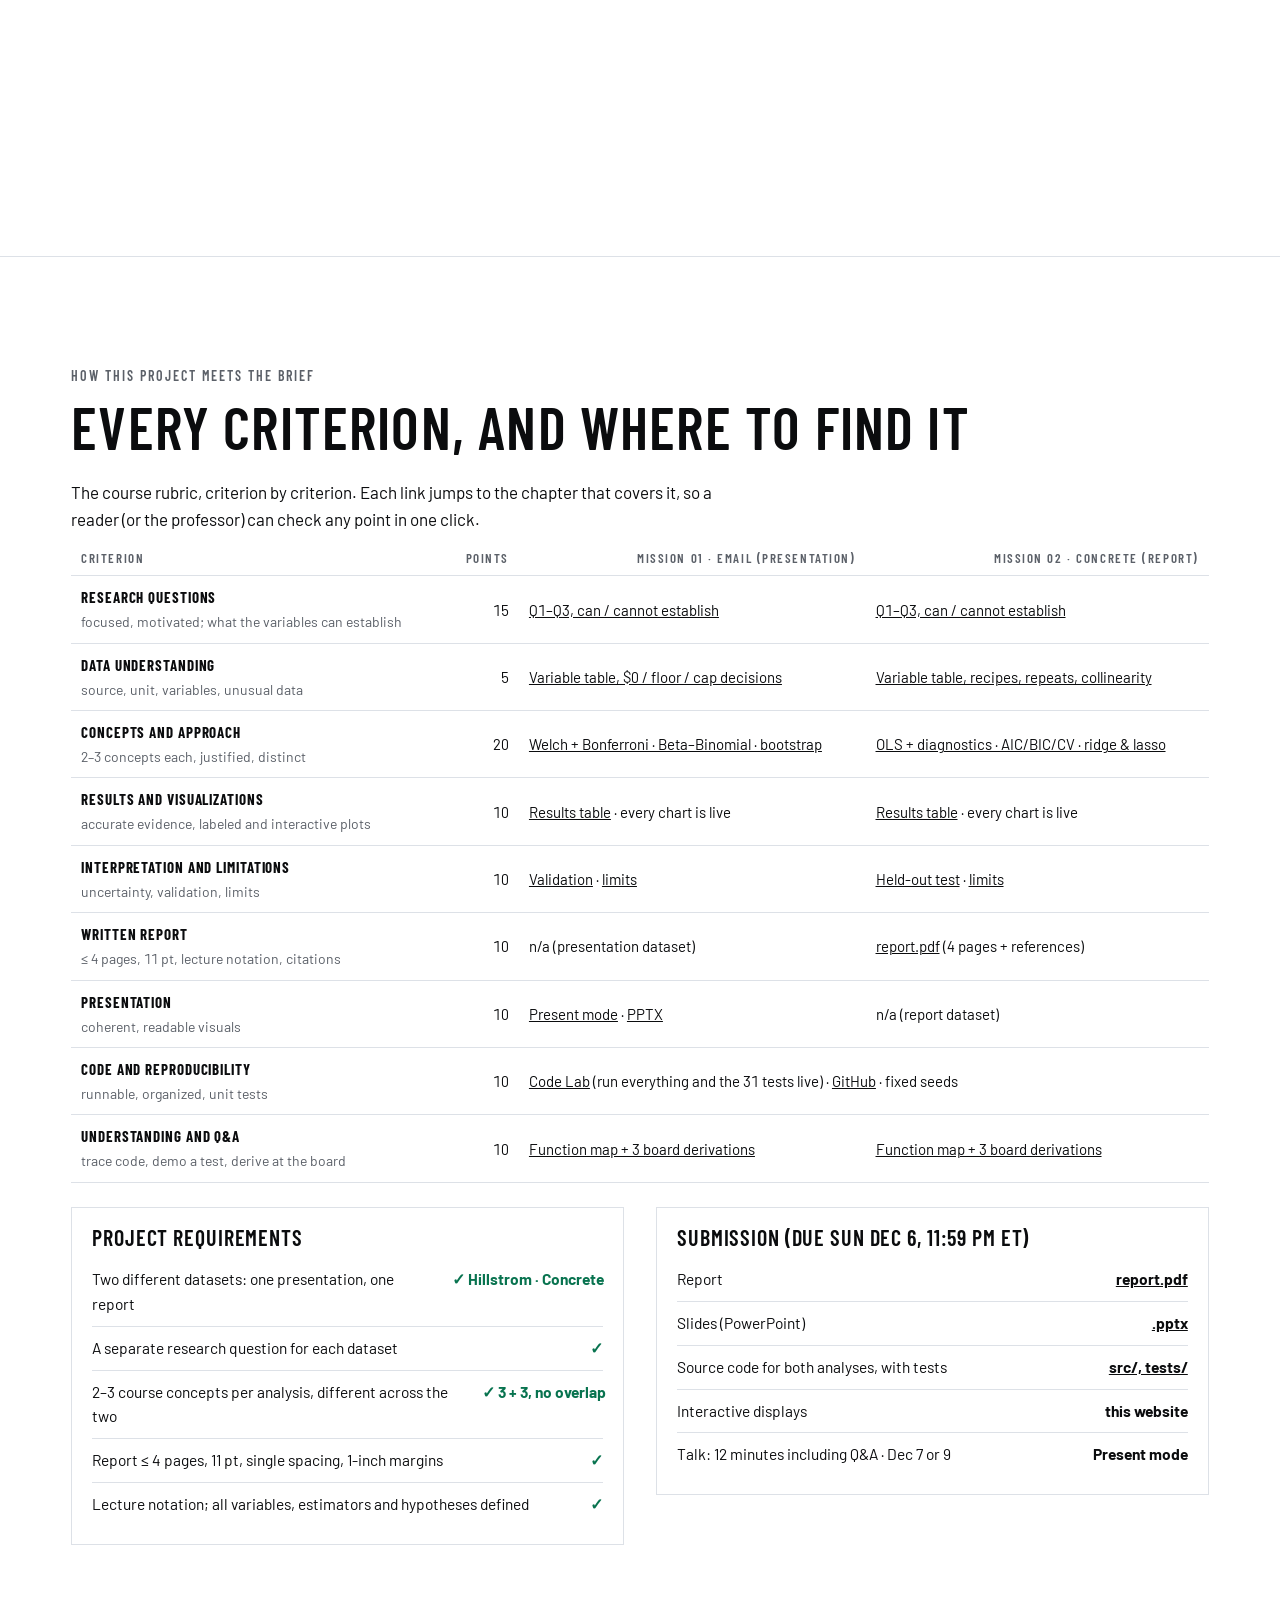
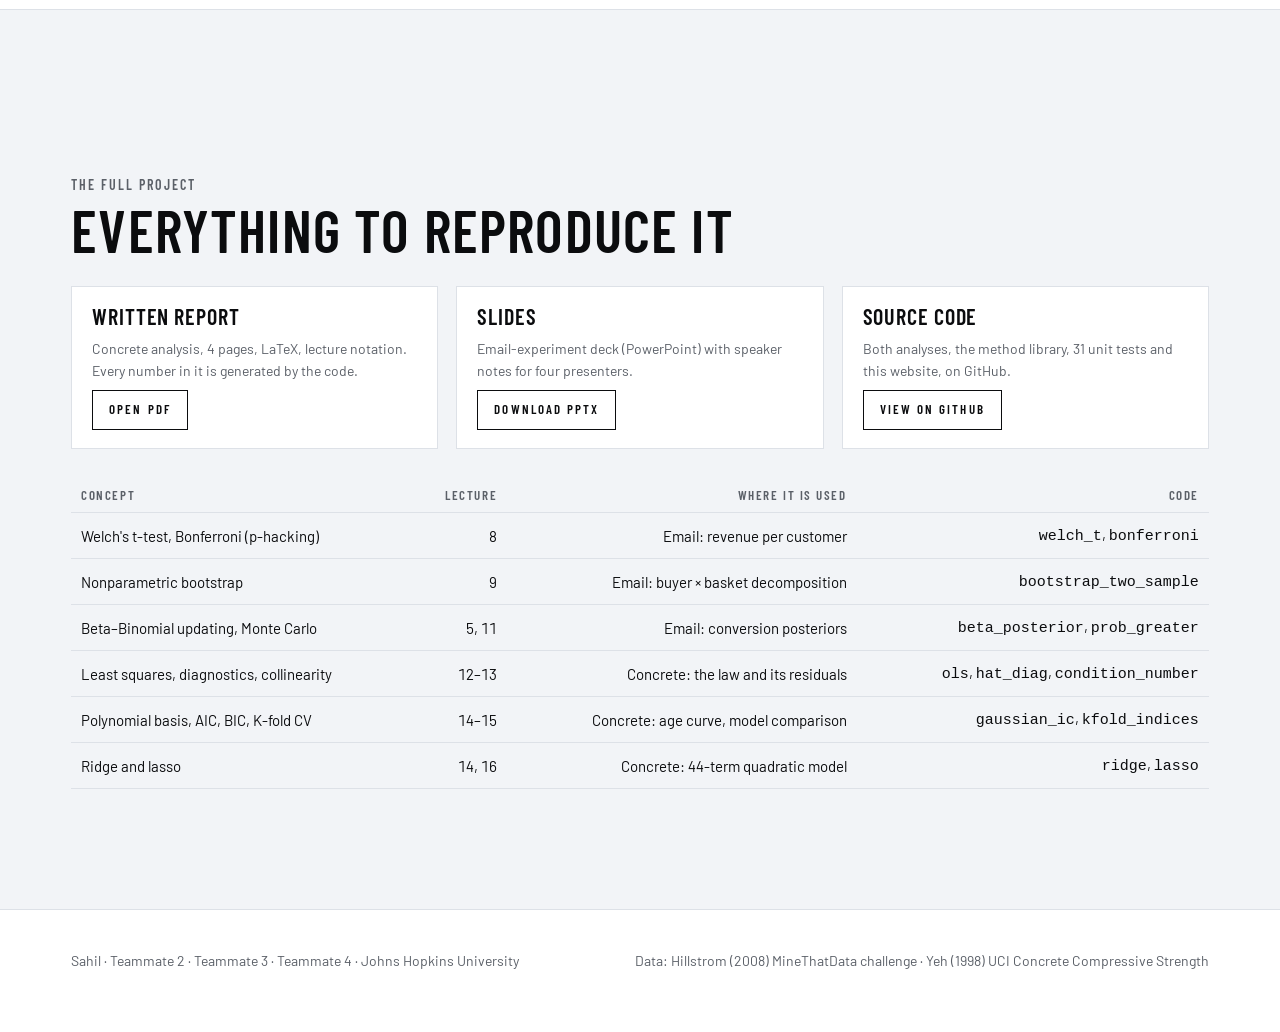
==== commit e41c310e: "Restructure both mission pages around the rubric: research question, data, approach, concept chapter" ====
--- a/index.html
+++ b/index.html
@@ -18,7 +18,7 @@
     <a href="email.html">Email</a>
     <a href="concrete.html">Concrete</a>
     <a href="lab.html">Code Lab</a>
-    <a href="#project">Project</a>
+    <a href="#rubric">Rubric</a><a href="#project">Project</a>
   </div>
 </nav>
 
@@ -79,6 +79,39 @@
   </div>
 </section>
 
+<section class="chapter" id="rubric" data-title="Rubric map">
+  <div class="wrap">
+    <header><p class="label">How this project meets the brief</p><h2>Every criterion, and where to find it</h2></header>
+    <p>The course rubric, criterion by criterion. Each link jumps to the chapter that covers it, so a reader (or the professor) can check any point in one click.</p>
+    <div class="scroll"><table class="rubmap">
+      <tr><th>Criterion</th><th>Points</th><th>Mission 01 · Email (presentation)</th><th>Mission 02 · Concrete (report)</th></tr>
+      <tr><td><b>Research questions</b><br><span class="note">focused, motivated; what the variables can establish</span></td><td>15</td><td><a href="email.html#rq">Q1–Q3, can / cannot establish</a></td><td><a href="concrete.html#rq">Q1–Q3, can / cannot establish</a></td></tr>
+      <tr><td><b>Data understanding</b><br><span class="note">source, unit, variables, unusual data</span></td><td>5</td><td><a href="email.html#data">Variable table, $0 / floor / cap decisions</a></td><td><a href="concrete.html#data">Variable table, recipes, repeats, collinearity</a></td></tr>
+      <tr><td><b>Concepts and approach</b><br><span class="note">2–3 concepts each, justified, distinct</span></td><td>20</td><td><a href="email.html#approach">Welch + Bonferroni · Beta–Binomial · bootstrap</a></td><td><a href="concrete.html#approach">OLS + diagnostics · AIC/BIC/CV · ridge &amp; lasso</a></td></tr>
+      <tr><td><b>Results and visualizations</b><br><span class="note">accurate evidence, labeled and interactive plots</span></td><td>10</td><td><a href="email.html#results">Results table</a> · every chart is live</td><td><a href="concrete.html#results">Results table</a> · every chart is live</td></tr>
+      <tr><td><b>Interpretation and limitations</b><br><span class="note">uncertainty, validation, limits</span></td><td>10</td><td><a href="email.html#check">Validation</a> · <a href="email.html#end">limits</a></td><td><a href="concrete.html#compare">Held-out test</a> · <a href="concrete.html#end">limits</a></td></tr>
+      <tr><td><b>Written report</b><br><span class="note">≤ 4 pages, 11 pt, lecture notation, citations</span></td><td>10</td><td>n/a (presentation dataset)</td><td><a href="report/report.pdf">report.pdf</a> (4 pages + references)</td></tr>
+      <tr><td><b>Presentation</b><br><span class="note">coherent, readable visuals</span></td><td>10</td><td><a href="email.html">Present mode</a> · <a href="slides/Hillstrom_Presentation.pptx">PPTX</a></td><td>n/a (report dataset)</td></tr>
+      <tr><td><b>Code and reproducibility</b><br><span class="note">runnable, organized, unit tests</span></td><td>10</td><td colspan="2"><a href="lab.html">Code Lab</a> (run everything and the 31 tests live) · <a href="https://github.com/sahiljangra12/asda-final-project">GitHub</a> · fixed seeds</td></tr>
+      <tr><td><b>Understanding and Q&amp;A</b><br><span class="note">trace code, demo a test, derive at the board</span></td><td>10</td><td><a href="email.html#code">Function map + 3 board derivations</a></td><td><a href="concrete.html#code">Function map + 3 board derivations</a></td></tr>
+    </table></div>
+    <div class="grid2 even" style="margin-top:24px">
+      <div class="panel"><h3>Project requirements</h3>
+        <div class="kv"><span>Two different datasets: one presentation, one report</span><b class="pill-ok">✓ Hillstrom · Concrete</b></div>
+        <div class="kv"><span>A separate research question for each dataset</span><b class="pill-ok">✓</b></div>
+        <div class="kv"><span>2–3 course concepts per analysis, different across the two</span><b class="pill-ok">✓ 3 + 3, no overlap</b></div>
+        <div class="kv"><span>Report ≤ 4 pages, 11 pt, single spacing, 1-inch margins</span><b class="pill-ok">✓</b></div>
+        <div class="kv"><span>Lecture notation; all variables, estimators and hypotheses defined</span><b class="pill-ok">✓</b></div></div>
+      <div class="panel"><h3>Submission (due Sun Dec 6, 11:59 PM ET)</h3>
+        <div class="kv"><span>Report</span><b><a href="report/report.pdf">report.pdf</a></b></div>
+        <div class="kv"><span>Slides (PowerPoint)</span><b><a href="slides/Hillstrom_Presentation.pptx">.pptx</a></b></div>
+        <div class="kv"><span>Source code for both analyses, with tests</span><b><a href="https://github.com/sahiljangra12/asda-final-project">src/, tests/</a></b></div>
+        <div class="kv"><span>Interactive displays</span><b>this website</b></div>
+        <div class="kv"><span>Talk: 12 minutes including Q&amp;A · Dec 7 or 9</span><b>Present mode</b></div></div>
+    </div>
+  </div>
+</section>
+
 <section class="chapter alt" id="project" data-title="Project">
   <div class="wrap">
     <p class="label">The full project</p>
--- a/assets/css/site.css
+++ b/assets/css/site.css
@@ -153,3 +153,38 @@
   .range input { width: 44vw }
 }
 @media (prefers-reduced-motion: reduce) { * { transition: none !important; scroll-behavior: auto !important } }
+
+/* ---------- self-explaining blocks ---------- */
+.rub { display: inline-block; margin-left: 10px; padding: 4px 8px; border: 1px solid var(--ink); font: 600 11px/1 var(--head); letter-spacing: .14em; text-transform: uppercase; color: var(--ink); vertical-align: 2px }
+.explain { display: grid; grid-template-columns: repeat(4, minmax(0, 1fr)); gap: 0; border-top: 2px solid var(--ink); margin: 6px 0 22px }
+.explain.three { grid-template-columns: repeat(3, minmax(0, 1fr)) }
+.ex { padding: 12px 18px 10px 0; font-size: 15px; line-height: 1.5 }
+.ex + .ex { padding-left: 18px; border-left: 1px solid var(--line) }
+.ex > b { display: block; font: 600 13px/1.2 var(--head); letter-spacing: .14em; text-transform: uppercase; color: var(--ink2); margin-bottom: 6px }
+.ex p { margin: 0 } .ex ul { margin: 0; padding-left: 18px } .ex li { margin: 2px 0 }
+.takeaway { margin: 18px 0 0; padding: 14px 18px; background: var(--ink); color: #fff; font-size: 16.5px; max-width: none }
+.takeaway b { font: 600 13px/1 var(--head); letter-spacing: .16em; text-transform: uppercase; margin-right: 10px; color: #9dc8f7 }
+.alt .takeaway { background: var(--ink) }
+.rq { display: grid; grid-template-columns: 64px minmax(0, 1fr); gap: 4px 18px; padding: 18px 0; border-bottom: 1px solid var(--line); align-items: baseline }
+.rq .n { font: 700 44px/1 var(--head); color: var(--ink3) }
+.rq h3 { font-size: clamp(22px, 2.4vw, 30px); text-transform: none; letter-spacing: 0; line-height: 1.15 }
+.rq p { margin: 4px 0 0; color: var(--ink2); font-size: 15.5px }
+.can { display: grid; grid-template-columns: repeat(2, minmax(0, 1fr)); gap: 18px; margin-top: 22px }
+.can .panel h3 { display: flex; align-items: center; gap: 10px }
+.ok-i, .no-i { display: inline-grid; place-items: center; width: 26px; height: 26px; border-radius: 50%; color: #fff; font-size: 15px; flex: none }
+.ok-i { background: #08734f } .no-i { background: #b4441a }
+.dict td:first-child { font-family: var(--mono); font-size: 13.5px; white-space: nowrap }
+.dict td { white-space: normal; text-align: left } .dict th { text-align: left }
+.concept-card { border: 1px solid var(--line); background: #fff; padding: 18px 20px; display: flex; flex-direction: column; gap: 8px }
+.concept-card .lec { font: 600 12px/1 var(--head); letter-spacing: .16em; text-transform: uppercase; color: var(--ink2) }
+.concept-card h3 { font-size: 24px }
+.concept-card dl { margin: 4px 0 0; font-size: 14.5px } .concept-card dt { font-weight: 600; margin-top: 8px } .concept-card dd { margin: 2px 0 0; color: var(--ink2) }
+.notation td:first-child { font-family: "Times New Roman", serif; font-style: italic; font-size: 17px; white-space: nowrap }
+.notation td { text-align: left; white-space: normal }
+.board { display: grid; grid-template-columns: repeat(3, minmax(0, 1fr)); gap: 18px }
+.board .panel { font-size: 15px } .board .step { font-family: "Times New Roman", serif; font-size: 17px; padding: 3px 0; overflow-x: auto; white-space: nowrap }
+.rubmap td:first-child b { font-family: var(--head); letter-spacing: .06em; text-transform: uppercase; font-size: 15px }
+.rubmap td { white-space: normal; text-align: left } .rubmap td:nth-child(2) { text-align: right; white-space: nowrap }
+@media (max-width: 900px) { .explain, .explain.three { grid-template-columns: repeat(2, minmax(0, 1fr)) } .ex:nth-child(3) { padding-left: 0; border-left: 0 } .can, .board { grid-template-columns: 1fr } }
+@media (max-width: 600px) { .explain, .explain.three { grid-template-columns: 1fr } .ex + .ex { padding-left: 0; border-left: 0; border-top: 1px solid var(--line) } .rq { grid-template-columns: 40px minmax(0,1fr) } .rq .n { font-size: 30px } }
+.kv code { white-space: normal; overflow-wrap: anywhere }
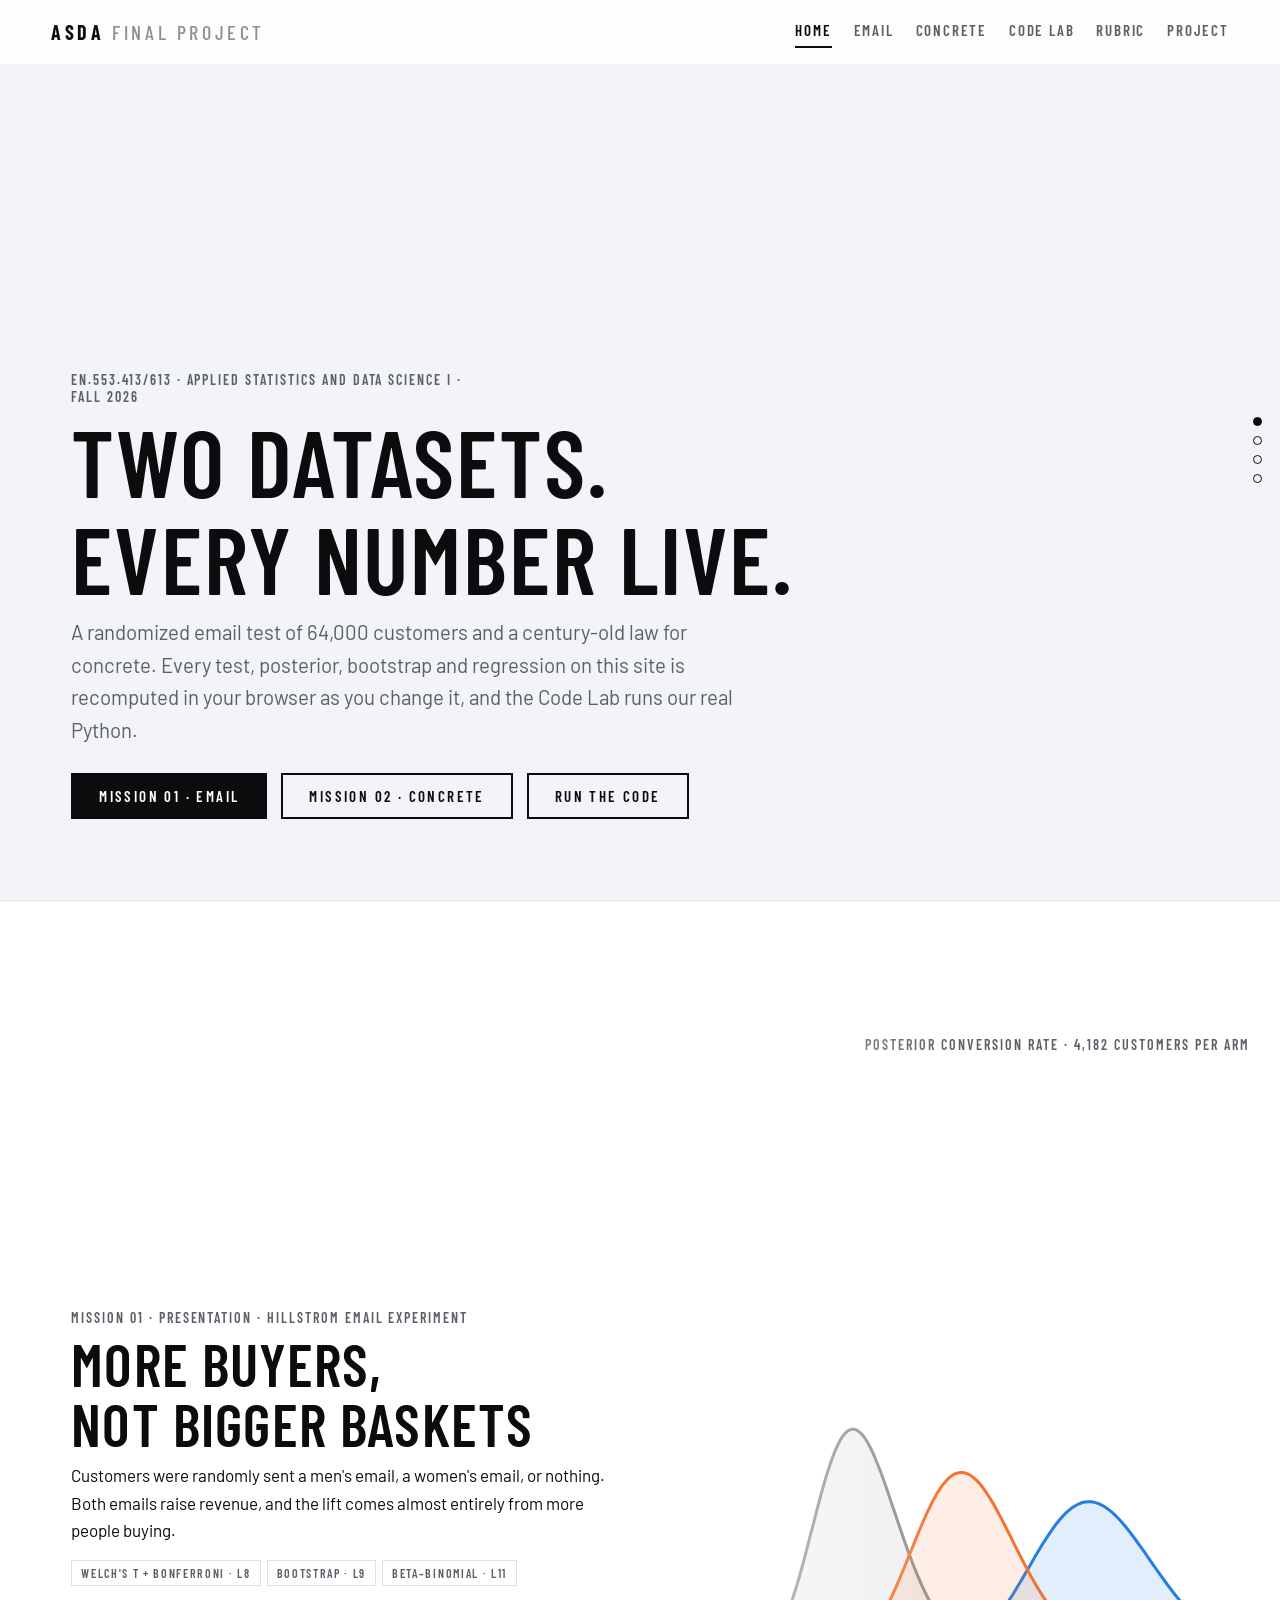
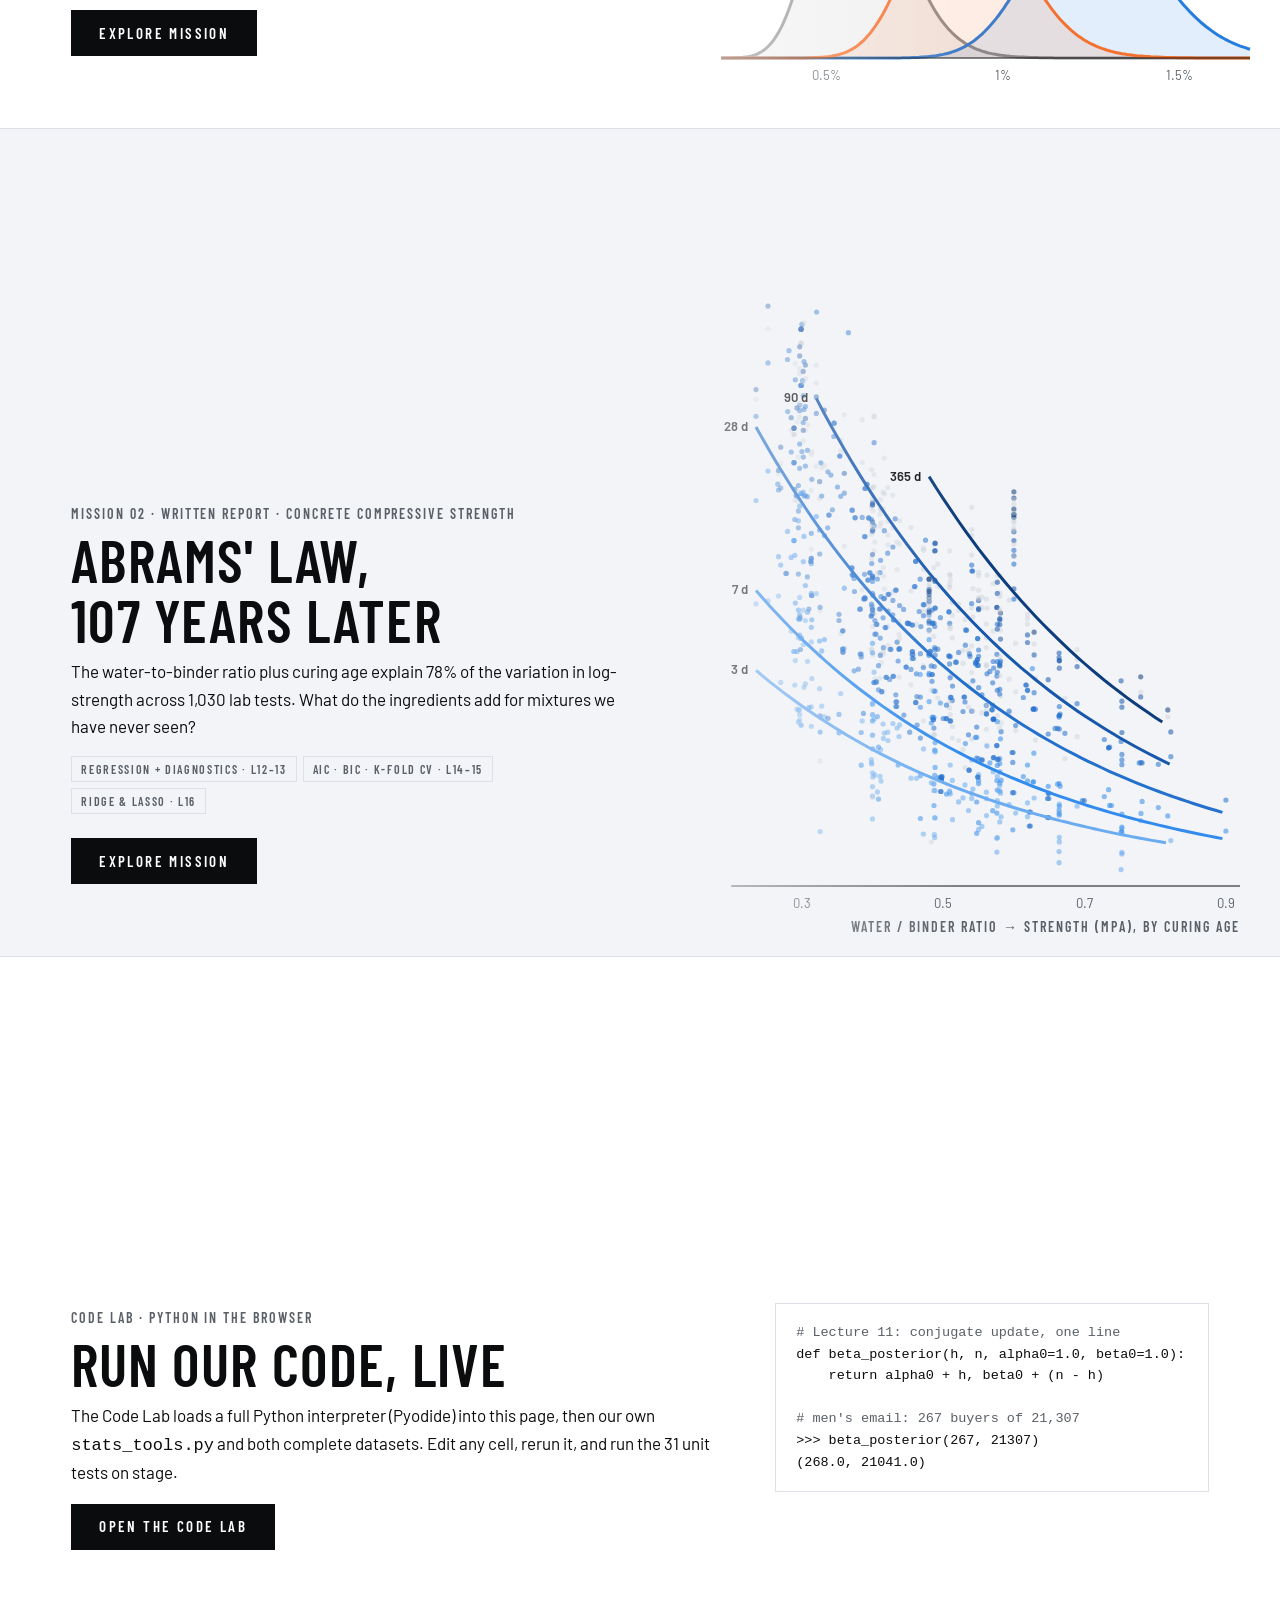
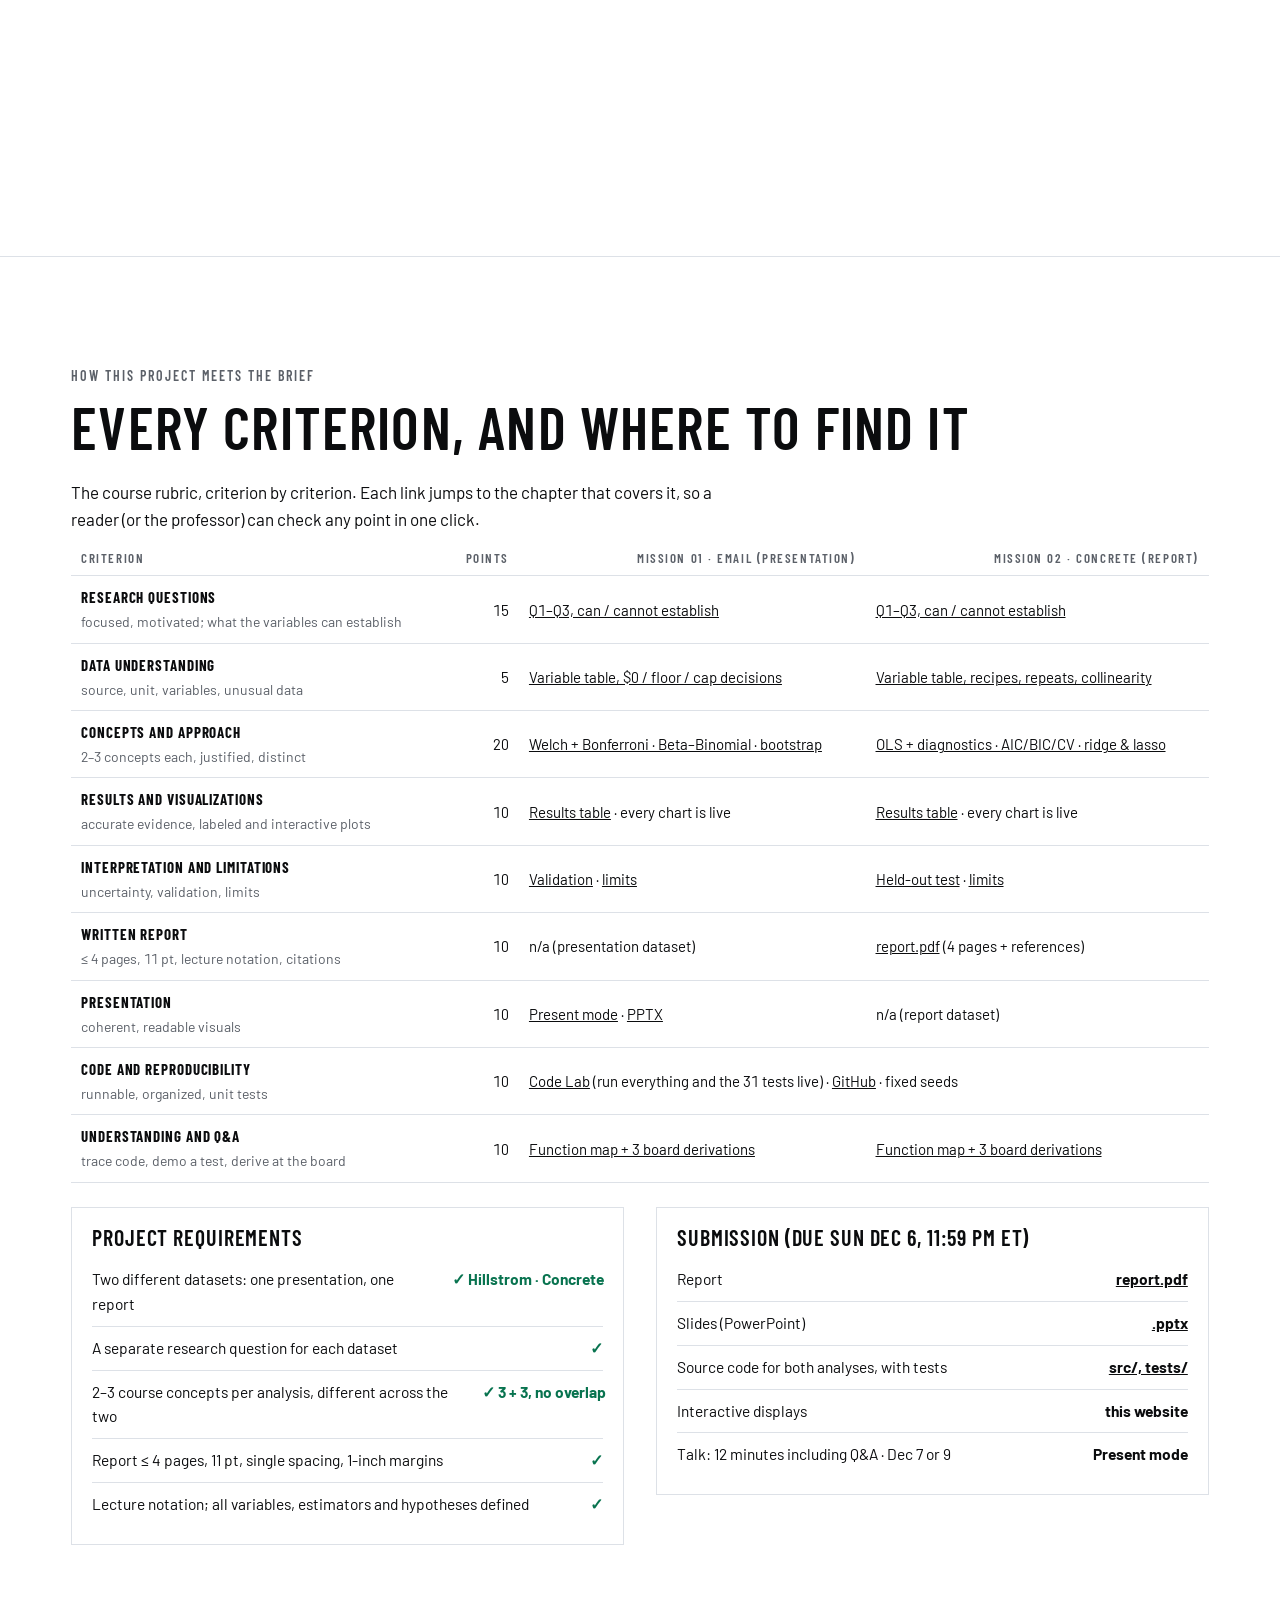
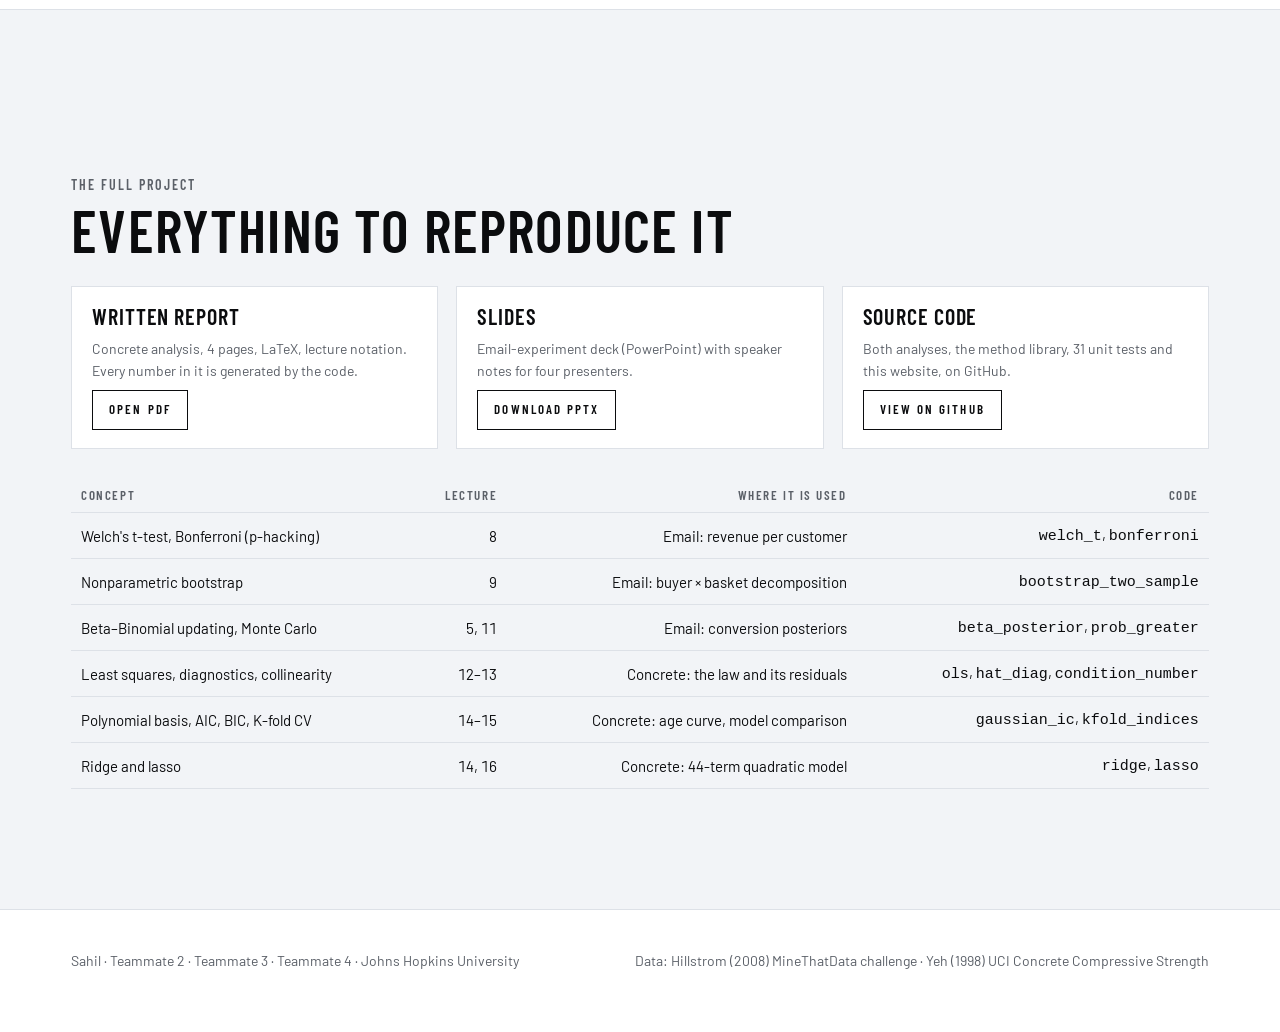
==== commit 1d2037db: "Cache-bust site CSS and JS so visitors get the restructured pages" ====
--- a/index.html
+++ b/index.html
@@ -8,7 +8,7 @@
 <link rel="icon" href="data:image/svg+xml,%3Csvg xmlns='http://www.w3.org/2000/svg' viewBox='0 0 32 32'%3E%3Crect width='32' height='32' fill='%230b0c0e'/%3E%3Ccircle cx='10' cy='16' r='3' fill='%238c8c8c'/%3E%3Ccircle cx='16' cy='16' r='3' fill='%23257de0'/%3E%3Ccircle cx='22' cy='16' r='3' fill='%23f47230'/%3E%3C/svg%3E">
 <link rel="preconnect" href="https://fonts.googleapis.com"><link rel="preconnect" href="https://fonts.gstatic.com" crossorigin>
 <link href="https://fonts.googleapis.com/css2?family=Barlow:wght@400;500;600&family=Barlow+Condensed:wght@500;600;700&display=swap" rel="stylesheet">
-<link rel="stylesheet" href="assets/css/site.css">
+<link rel="stylesheet" href="assets/css/site.css?v=1795748352">
 </head>
 <body>
 <nav class="nav" aria-label="Main">
@@ -140,8 +140,8 @@
   <span>Data: Hillstrom (2008) MineThatData challenge · Yeh (1998) UCI Concrete Compressive Strength</span>
 </div></footer>
 
-<script src="assets/js/core.js"></script>
-<script src="assets/js/home.js"></script>
+<script src="assets/js/core.js?v=1795748352"></script>
+<script src="assets/js/home.js?v=1795748352"></script>
 <script defer src="https://sahiljangra12.github.io/ask/ask.js" data-site="ASDA Final Project" data-claude="on"></script>
 </body>
 </html>
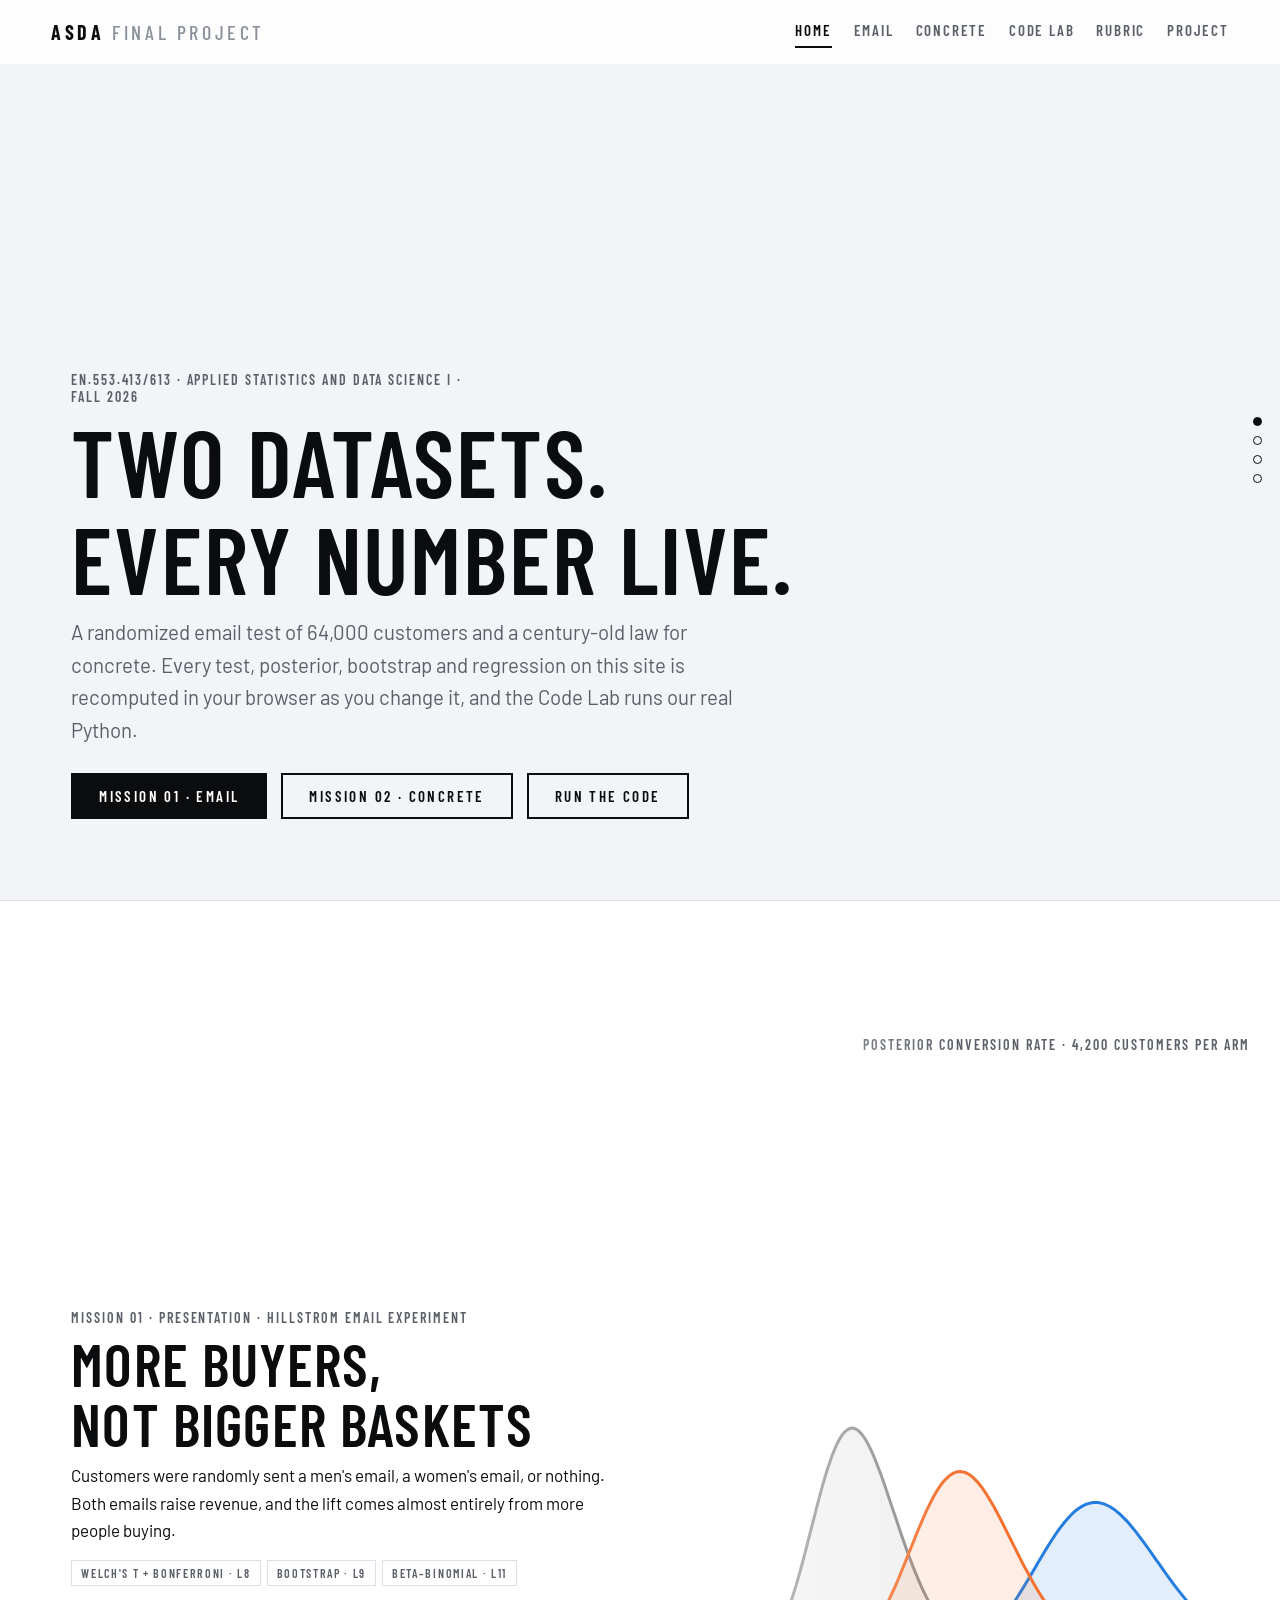
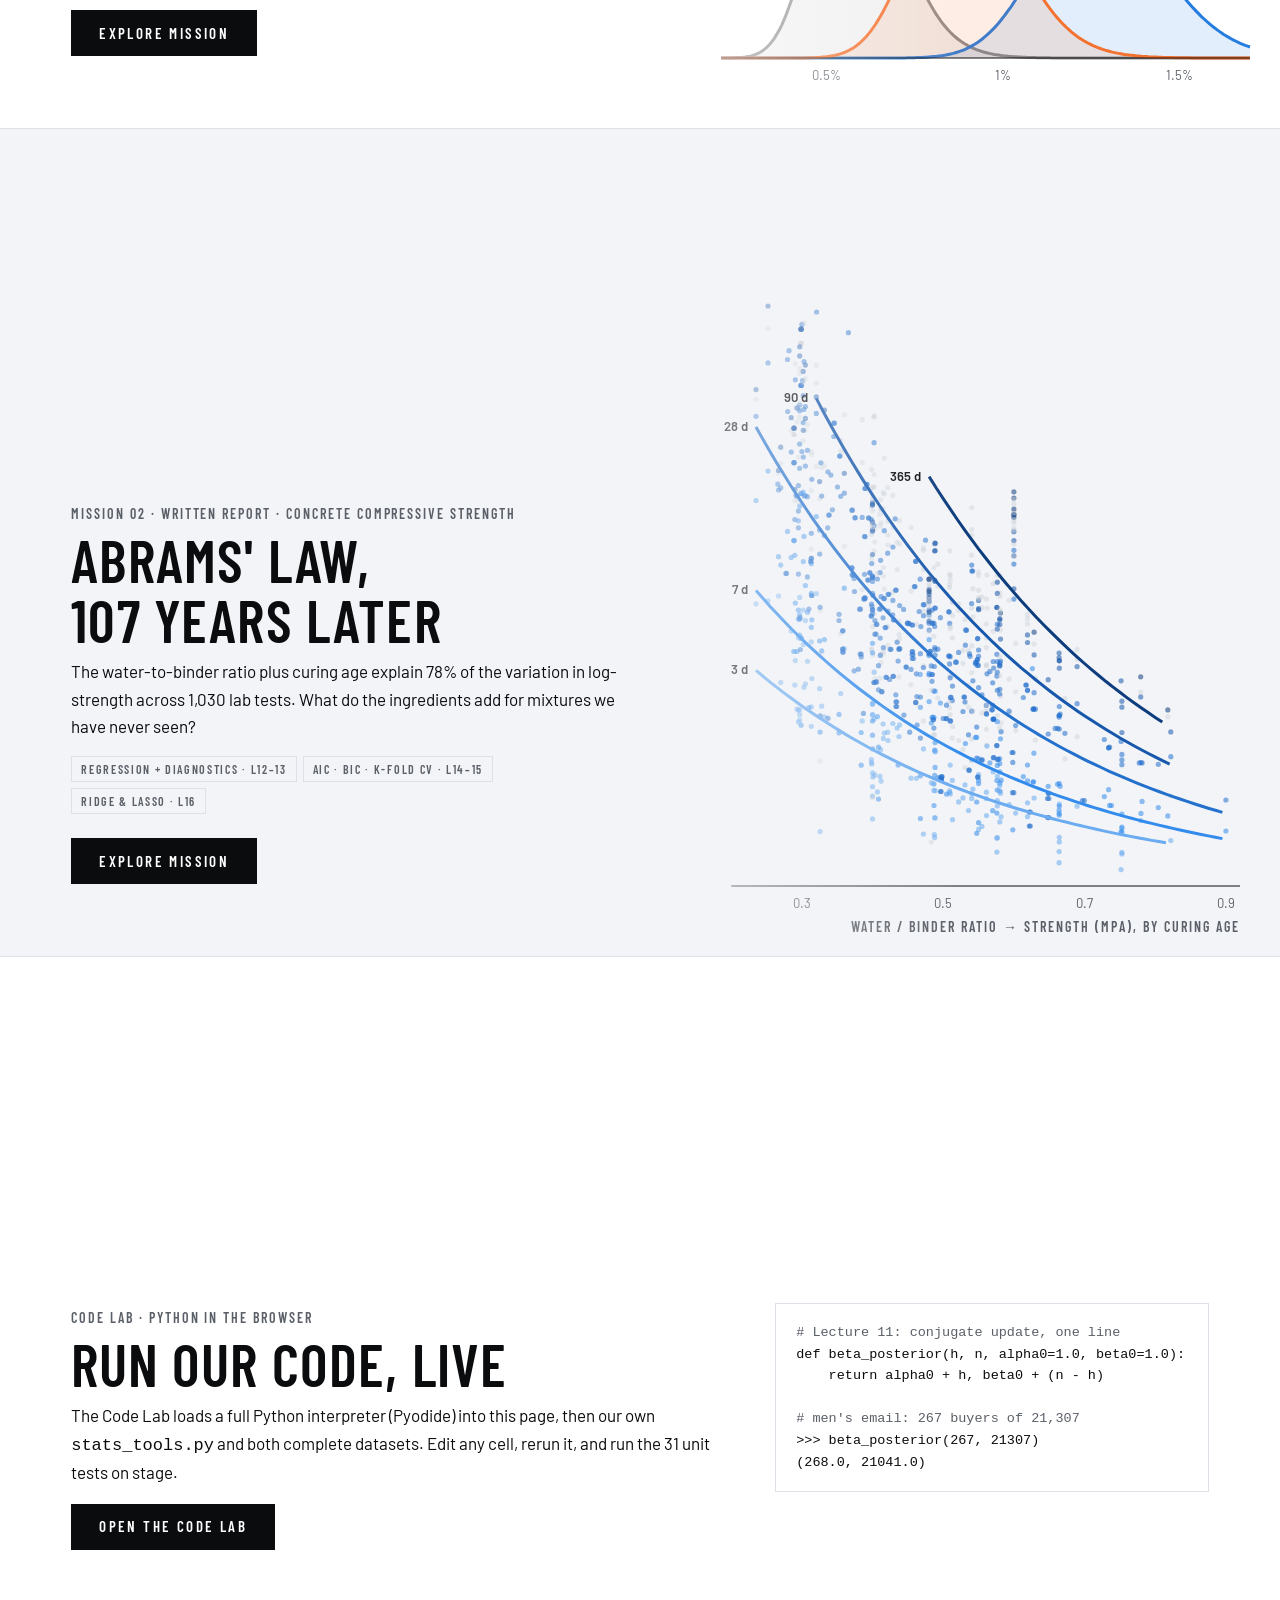
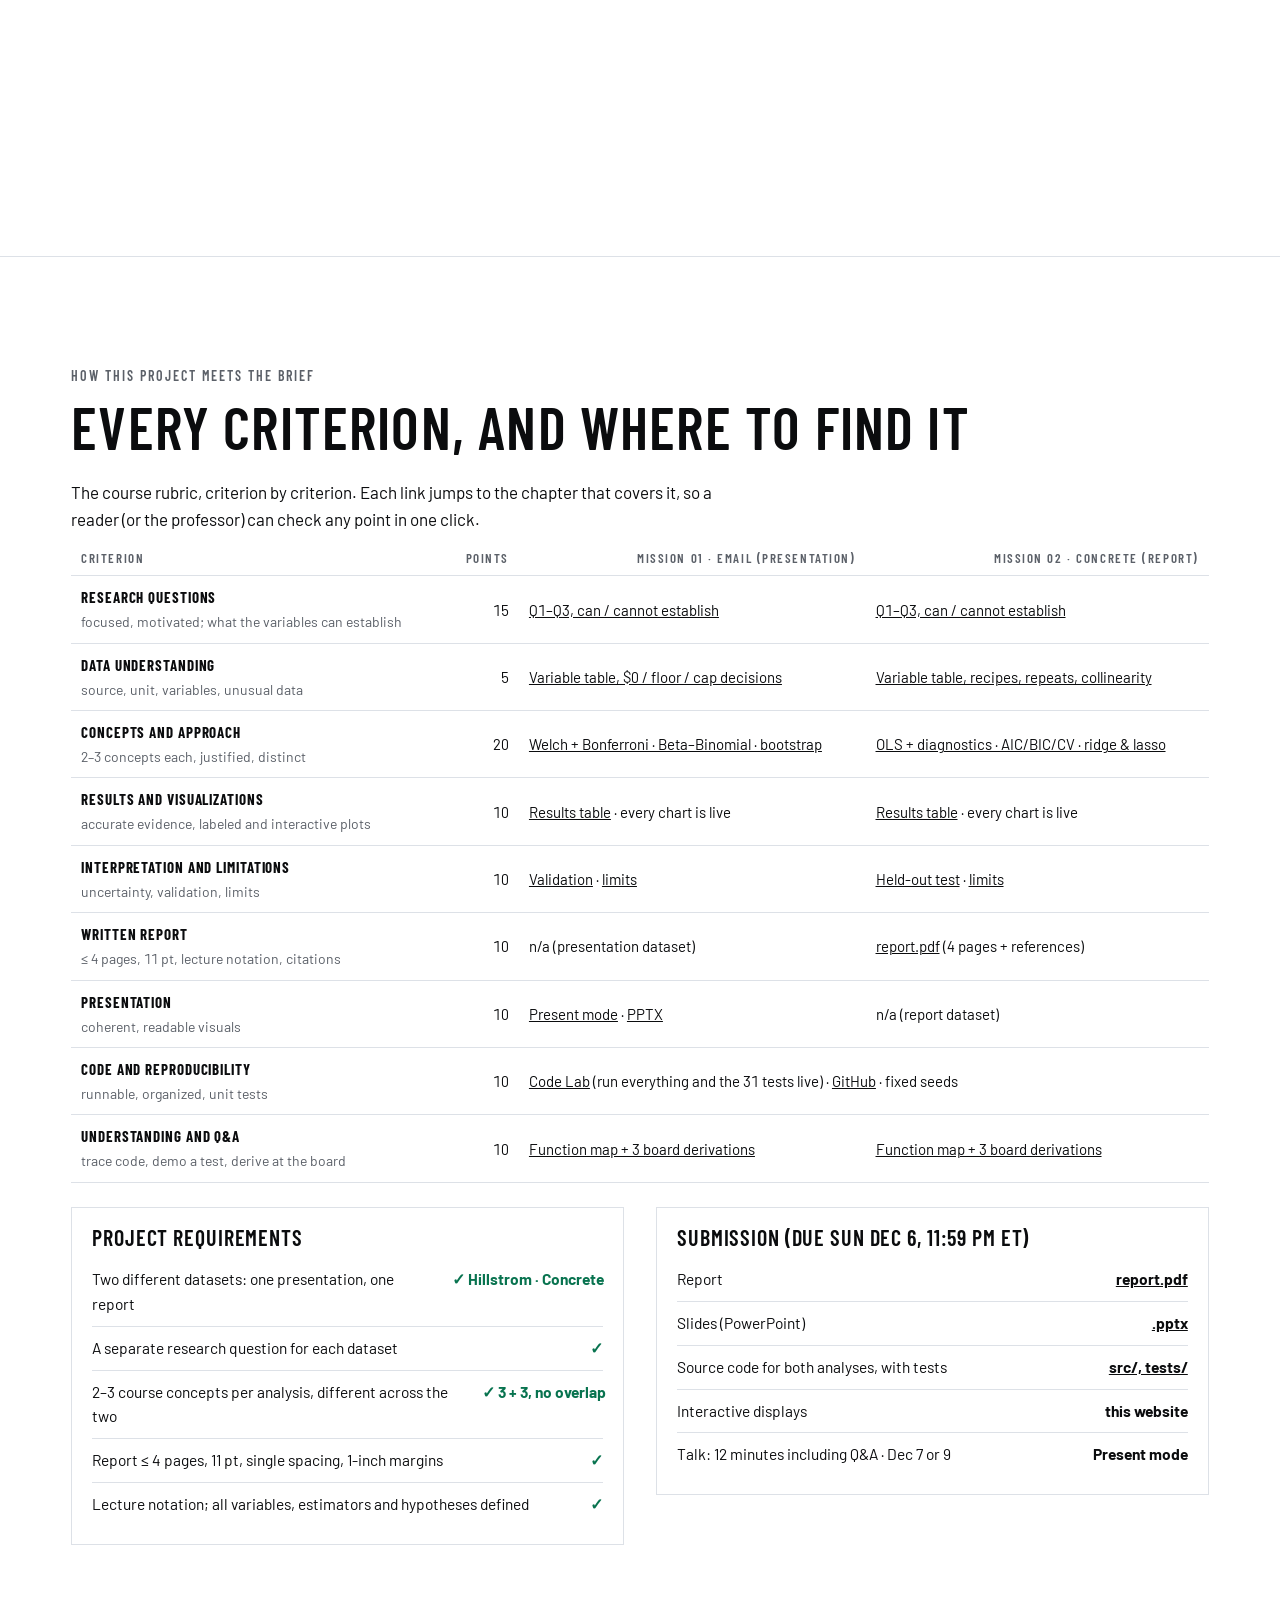
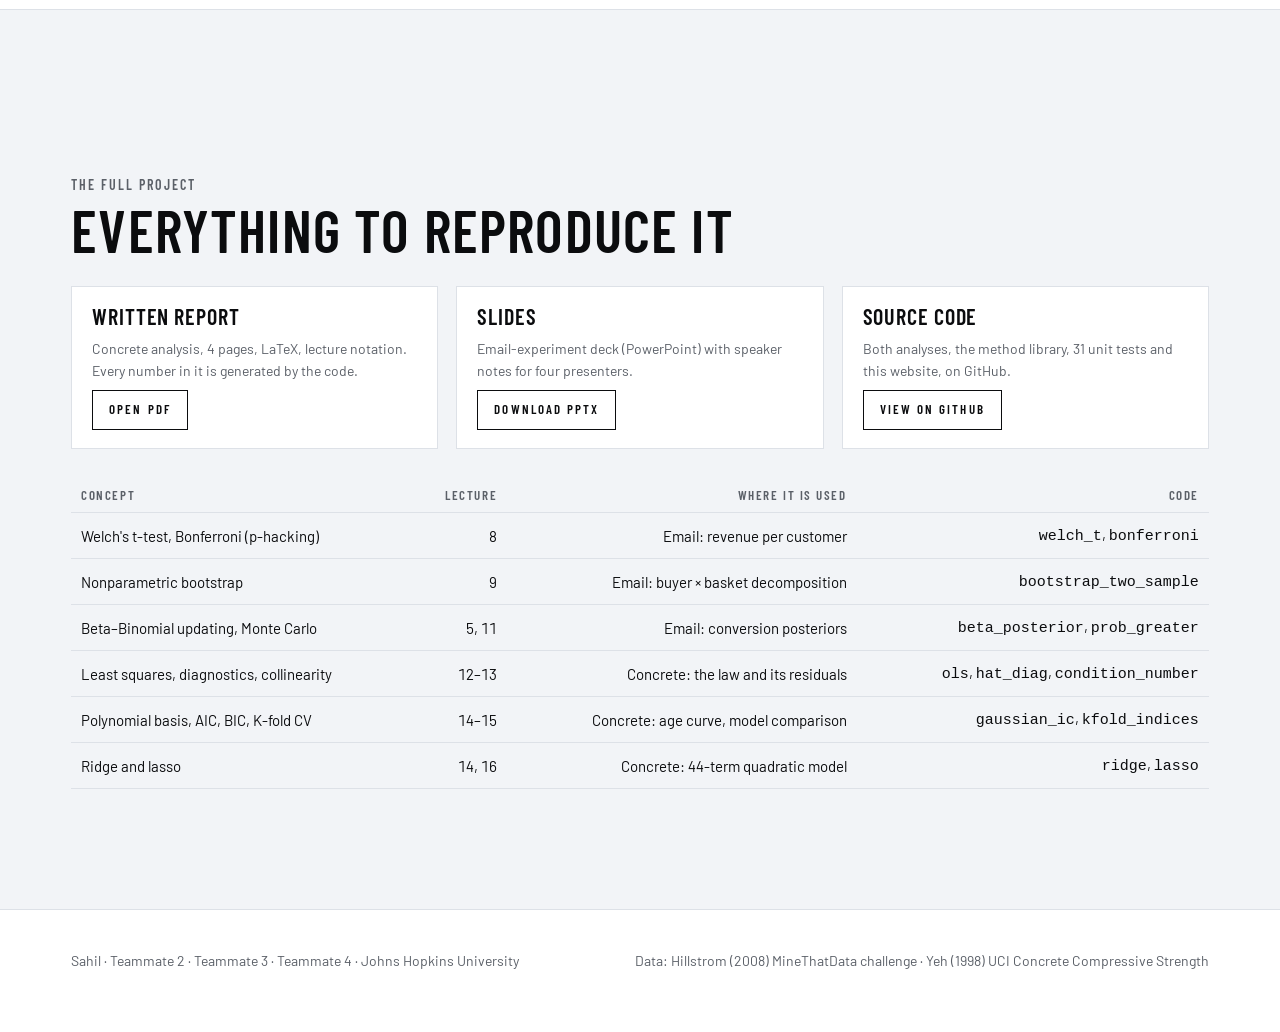
==== commit ba402a6a: "Email mission rebuilt as a story: one plain-English claim, one picture and one proof per screen, sta" ====
--- a/index.html
+++ b/index.html
@@ -85,15 +85,15 @@
     <p>The course rubric, criterion by criterion. Each link jumps to the chapter that covers it, so a reader (or the professor) can check any point in one click.</p>
     <div class="scroll"><table class="rubmap">
       <tr><th>Criterion</th><th>Points</th><th>Mission 01 · Email (presentation)</th><th>Mission 02 · Concrete (report)</th></tr>
-      <tr><td><b>Research questions</b><br><span class="note">focused, motivated; what the variables can establish</span></td><td>15</td><td><a href="email.html#rq">Q1–Q3, can / cannot establish</a></td><td><a href="concrete.html#rq">Q1–Q3, can / cannot establish</a></td></tr>
-      <tr><td><b>Data understanding</b><br><span class="note">source, unit, variables, unusual data</span></td><td>5</td><td><a href="email.html#data">Variable table, $0 / floor / cap decisions</a></td><td><a href="concrete.html#data">Variable table, recipes, repeats, collinearity</a></td></tr>
-      <tr><td><b>Concepts and approach</b><br><span class="note">2–3 concepts each, justified, distinct</span></td><td>20</td><td><a href="email.html#approach">Welch + Bonferroni · Beta–Binomial · bootstrap</a></td><td><a href="concrete.html#approach">OLS + diagnostics · AIC/BIC/CV · ridge &amp; lasso</a></td></tr>
-      <tr><td><b>Results and visualizations</b><br><span class="note">accurate evidence, labeled and interactive plots</span></td><td>10</td><td><a href="email.html#results">Results table</a> · every chart is live</td><td><a href="concrete.html#results">Results table</a> · every chart is live</td></tr>
-      <tr><td><b>Interpretation and limitations</b><br><span class="note">uncertainty, validation, limits</span></td><td>10</td><td><a href="email.html#check">Validation</a> · <a href="email.html#end">limits</a></td><td><a href="concrete.html#compare">Held-out test</a> · <a href="concrete.html#end">limits</a></td></tr>
+      <tr><td><b>Research questions</b><br><span class="note">focused, motivated; what the variables can establish</span></td><td>15</td><td><a href="email-technical.html#rq">Q1–Q3, can / cannot establish</a></td><td><a href="concrete.html#rq">Q1–Q3, can / cannot establish</a></td></tr>
+      <tr><td><b>Data understanding</b><br><span class="note">source, unit, variables, unusual data</span></td><td>5</td><td><a href="email-technical.html#data">Variable table, $0 / floor / cap decisions</a></td><td><a href="concrete.html#data">Variable table, recipes, repeats, collinearity</a></td></tr>
+      <tr><td><b>Concepts and approach</b><br><span class="note">2–3 concepts each, justified, distinct</span></td><td>20</td><td><a href="email-technical.html#approach">Welch + Bonferroni · Beta–Binomial · bootstrap</a></td><td><a href="concrete.html#approach">OLS + diagnostics · AIC/BIC/CV · ridge &amp; lasso</a></td></tr>
+      <tr><td><b>Results and visualizations</b><br><span class="note">accurate evidence, labeled and interactive plots</span></td><td>10</td><td><a href="email-technical.html#results">Results table</a> · every chart is live</td><td><a href="concrete.html#results">Results table</a> · every chart is live</td></tr>
+      <tr><td><b>Interpretation and limitations</b><br><span class="note">uncertainty, validation, limits</span></td><td>10</td><td><a href="email-technical.html#check">Validation</a> · <a href="email-technical.html#end">limits</a></td><td><a href="concrete.html#compare">Held-out test</a> · <a href="concrete.html#end">limits</a></td></tr>
       <tr><td><b>Written report</b><br><span class="note">≤ 4 pages, 11 pt, lecture notation, citations</span></td><td>10</td><td>n/a (presentation dataset)</td><td><a href="report/report.pdf">report.pdf</a> (4 pages + references)</td></tr>
       <tr><td><b>Presentation</b><br><span class="note">coherent, readable visuals</span></td><td>10</td><td><a href="email.html">Present mode</a> · <a href="slides/Hillstrom_Presentation.pptx">PPTX</a></td><td>n/a (report dataset)</td></tr>
       <tr><td><b>Code and reproducibility</b><br><span class="note">runnable, organized, unit tests</span></td><td>10</td><td colspan="2"><a href="lab.html">Code Lab</a> (run everything and the 31 tests live) · <a href="https://github.com/sahiljangra12/asda-final-project">GitHub</a> · fixed seeds</td></tr>
-      <tr><td><b>Understanding and Q&amp;A</b><br><span class="note">trace code, demo a test, derive at the board</span></td><td>10</td><td><a href="email.html#code">Function map + 3 board derivations</a></td><td><a href="concrete.html#code">Function map + 3 board derivations</a></td></tr>
+      <tr><td><b>Understanding and Q&amp;A</b><br><span class="note">trace code, demo a test, derive at the board</span></td><td>10</td><td><a href="email-technical.html#code">Function map + 3 board derivations</a></td><td><a href="concrete.html#code">Function map + 3 board derivations</a></td></tr>
     </table></div>
     <div class="grid2 even" style="margin-top:24px">
       <div class="panel"><h3>Project requirements</h3>
--- a/assets/css/site.css
+++ b/assets/css/site.css
@@ -188,3 +188,67 @@
 @media (max-width: 900px) { .explain, .explain.three { grid-template-columns: repeat(2, minmax(0, 1fr)) } .ex:nth-child(3) { padding-left: 0; border-left: 0 } .can, .board { grid-template-columns: 1fr } }
 @media (max-width: 600px) { .explain, .explain.three { grid-template-columns: 1fr } .ex + .ex { padding-left: 0; border-left: 0; border-top: 1px solid var(--line) } .rq { grid-template-columns: 40px minmax(0,1fr) } .rq .n { font-size: 30px } }
 .kv code { white-space: normal; overflow-wrap: anywhere }
+
+/* ---------- story pages: one claim, one picture, one proof per screen ---------- */
+.slide { position: relative; min-height: 100svh; display: flex; align-items: center; padding: 96px 0 96px; border-top: 1px solid var(--line) }
+.slide.alt { background: var(--steel) }
+.slide .wrap { width: 100% }
+.split { display: grid; grid-template-columns: minmax(0, 1fr) minmax(0, 1.25fr); gap: clamp(28px, 4vw, 64px); align-items: center }
+.kicker { font: 600 15px/1 var(--head); letter-spacing: .16em; text-transform: uppercase; color: var(--ink2); margin: 0 0 16px }
+.kicker i { font-style: normal; color: var(--men) }
+.claim { font-size: clamp(32px, 3.9vw, 56px); line-height: 1.02 }
+.say { font-size: clamp(18px, 1.55vw, 22px); line-height: 1.5; color: var(--ink); max-width: 44ch; margin: 18px 0 0 }
+.say .hl { background: linear-gradient(transparent 62%, #cfe3fb 62%); font-weight: 600 }
+.say .hlo { background: linear-gradient(transparent 62%, #fdd9c6 62%); font-weight: 600 }
+.proofs { display: flex; flex-direction: column; gap: 10px; margin-top: 22px }
+.proof { display: flex; gap: 14px; align-items: flex-start; padding: 12px 16px; background: #fff; border: 1px solid var(--line); font-size: 16px; line-height: 1.45; max-width: 52ch }
+.slide.alt .proof { background: #fff }
+.proof .ic { flex: none; width: 28px; height: 28px; border-radius: 50%; display: grid; place-items: center; color: #fff; background: #08734f; font-weight: 700 }
+.proof .ic.warn { background: #b4441a } .proof .ic.info { background: var(--ink) }
+details.math { margin-top: 20px; max-width: 60ch }
+details.math summary { cursor: pointer; list-style: none; display: inline-flex; align-items: center; gap: 10px; font: 600 13px/1 var(--head); letter-spacing: .16em; text-transform: uppercase; border: 1.5px solid var(--ink); padding: 11px 16px }
+details.math summary::-webkit-details-marker { display: none }
+details.math summary::after { content: "＋"; font-size: 15px }
+details.math[open] summary::after { content: "－" }
+details.math[open] summary { background: var(--ink); color: #fff }
+details.math .body { padding: 14px 16px; background: #fff; border: 1px solid var(--line); border-top: 0; font-size: 15px; line-height: 1.55 }
+details.math .body p { margin: 6px 0 }
+details.math .f { font-family: "Times New Roman", serif; font-size: 18px; overflow-x: auto; white-space: nowrap; padding: 4px 0 }
+.eq { display: flex; flex-wrap: wrap; align-items: stretch; gap: 10px }
+.eq { flex-wrap: nowrap }
+.eq .tile { flex: 1 1 0; border: 2px solid var(--ink); background: #fff; padding: 16px 16px 12px; text-align: center }
+.eq .tile.good { border-color: var(--men) } .eq .tile.flat { border-color: var(--ctrl) }
+.eq .tile b { display: block; font: 600 clamp(30px, 3.2vw, 46px)/1 var(--head) }
+.eq .tile span { display: block; font: 600 13px/1.2 var(--head); letter-spacing: .14em; text-transform: uppercase; color: var(--ink2); margin-top: 6px }
+.eq .tile small { display: block; font-size: 13px; color: var(--ink2); margin-top: 6px }
+.eq .op { align-self: center; font: 600 44px/1 var(--head); color: var(--ink3) }
+.verdicts { display: grid; grid-template-columns: repeat(3, minmax(0, 1fr)); gap: 14px }
+.vcard { background: #fff; border: 1px solid var(--line); padding: 16px 18px }
+.vcard h3 { font-size: 19px; margin-bottom: 12px }
+.vrow { display: flex; align-items: center; gap: 12px; padding: 9px 0; border-top: 1px solid var(--line); font-size: 15.5px }
+.vrow .mk { flex: none; width: 30px; height: 30px; border-radius: 50%; display: grid; place-items: center; color: #fff; font-weight: 700 }
+.vrow b { margin-left: auto; font-variant-numeric: tabular-nums }
+.trust { display: grid; grid-template-columns: repeat(4, minmax(0, 1fr)); gap: 14px; margin-top: 26px }
+.trust .t { background: #fff; border: 1px solid var(--line); padding: 18px }
+.trust .t .ic { width: 34px; height: 34px; border-radius: 50%; background: #08734f; color: #fff; display: grid; place-items: center; font-weight: 700; margin-bottom: 12px }
+.trust .t h3 { font-size: 19px; text-transform: none; letter-spacing: 0; margin-bottom: 6px }
+.trust .t p { font-size: 15px; color: var(--ink2); margin: 0 }
+.groups3 { display: grid; grid-template-columns: repeat(3, minmax(0, 1fr)); gap: 14px; margin-top: 8px }
+.gcol { background: #fff; border: 1px solid var(--line); border-top: 6px solid var(--c); padding: 16px }
+.gcol .n { font: 600 40px/1 var(--head) } .gcol .l { font-size: 14px; color: var(--ink2) }
+.balrow { display: grid; grid-template-columns: minmax(0, 1.3fr) repeat(3, minmax(0, 1fr)); gap: 8px; padding: 8px 0; border-bottom: 1px solid var(--line); font-size: 15px; font-variant-numeric: tabular-nums; align-items: center }
+.balrow.h { font: 600 12.5px/1.2 var(--head); letter-spacing: .12em; text-transform: uppercase; color: var(--ink2) }
+.balrow > :not(:first-child) { text-align: right }
+.rec { border: 2px solid var(--ink); background: #fff; padding: 20px 22px }
+.rec h3 { font-size: 22px; margin-bottom: 8px }
+.slidenav { position: fixed; z-index: 55; left: 18px; bottom: 16px; display: flex; align-items: center; gap: 2px; background: var(--ink); color: #fff; padding: 4px; box-shadow: 0 6px 20px rgba(0,0,0,.18) }
+.slidenav button { width: 44px; height: 40px; border: 0; background: transparent; color: #fff; font-size: 20px; cursor: pointer }
+.slidenav button:hover { background: #2a2d33 }
+.slidenav span { font: 600 13px/1 var(--head); letter-spacing: .14em; min-width: 132px; text-align: center; text-transform: uppercase; white-space: nowrap; overflow: hidden; text-overflow: ellipsis }
+.pplwrap { position: relative; min-height: 300px } .pplwrap canvas { position: absolute; inset: 0; width: 100%; height: 100% }
+@media (max-width: 900px) { .split { grid-template-columns: 1fr } .verdicts, .groups3 { grid-template-columns: 1fr } .trust { grid-template-columns: repeat(2, minmax(0, 1fr)) } }
+@media (max-width: 600px) { .trust { grid-template-columns: 1fr } .eq .op { font-size: 30px } .slidenav span { min-width: 90px } .balrow { font-size: 13.5px } }
+
+@media (min-width: 901px) { #s1 .wrap > * { max-width: 50% } #s1 h1 { font-size: clamp(44px, 5vw, 76px) } }
+@media (max-width: 600px) { .eq { flex-wrap: wrap } .eq .tile { flex: 1 1 100% } }
+@media (max-width: 900px) { #s1 #heroDots { display: none } .wide-only { display: none } }
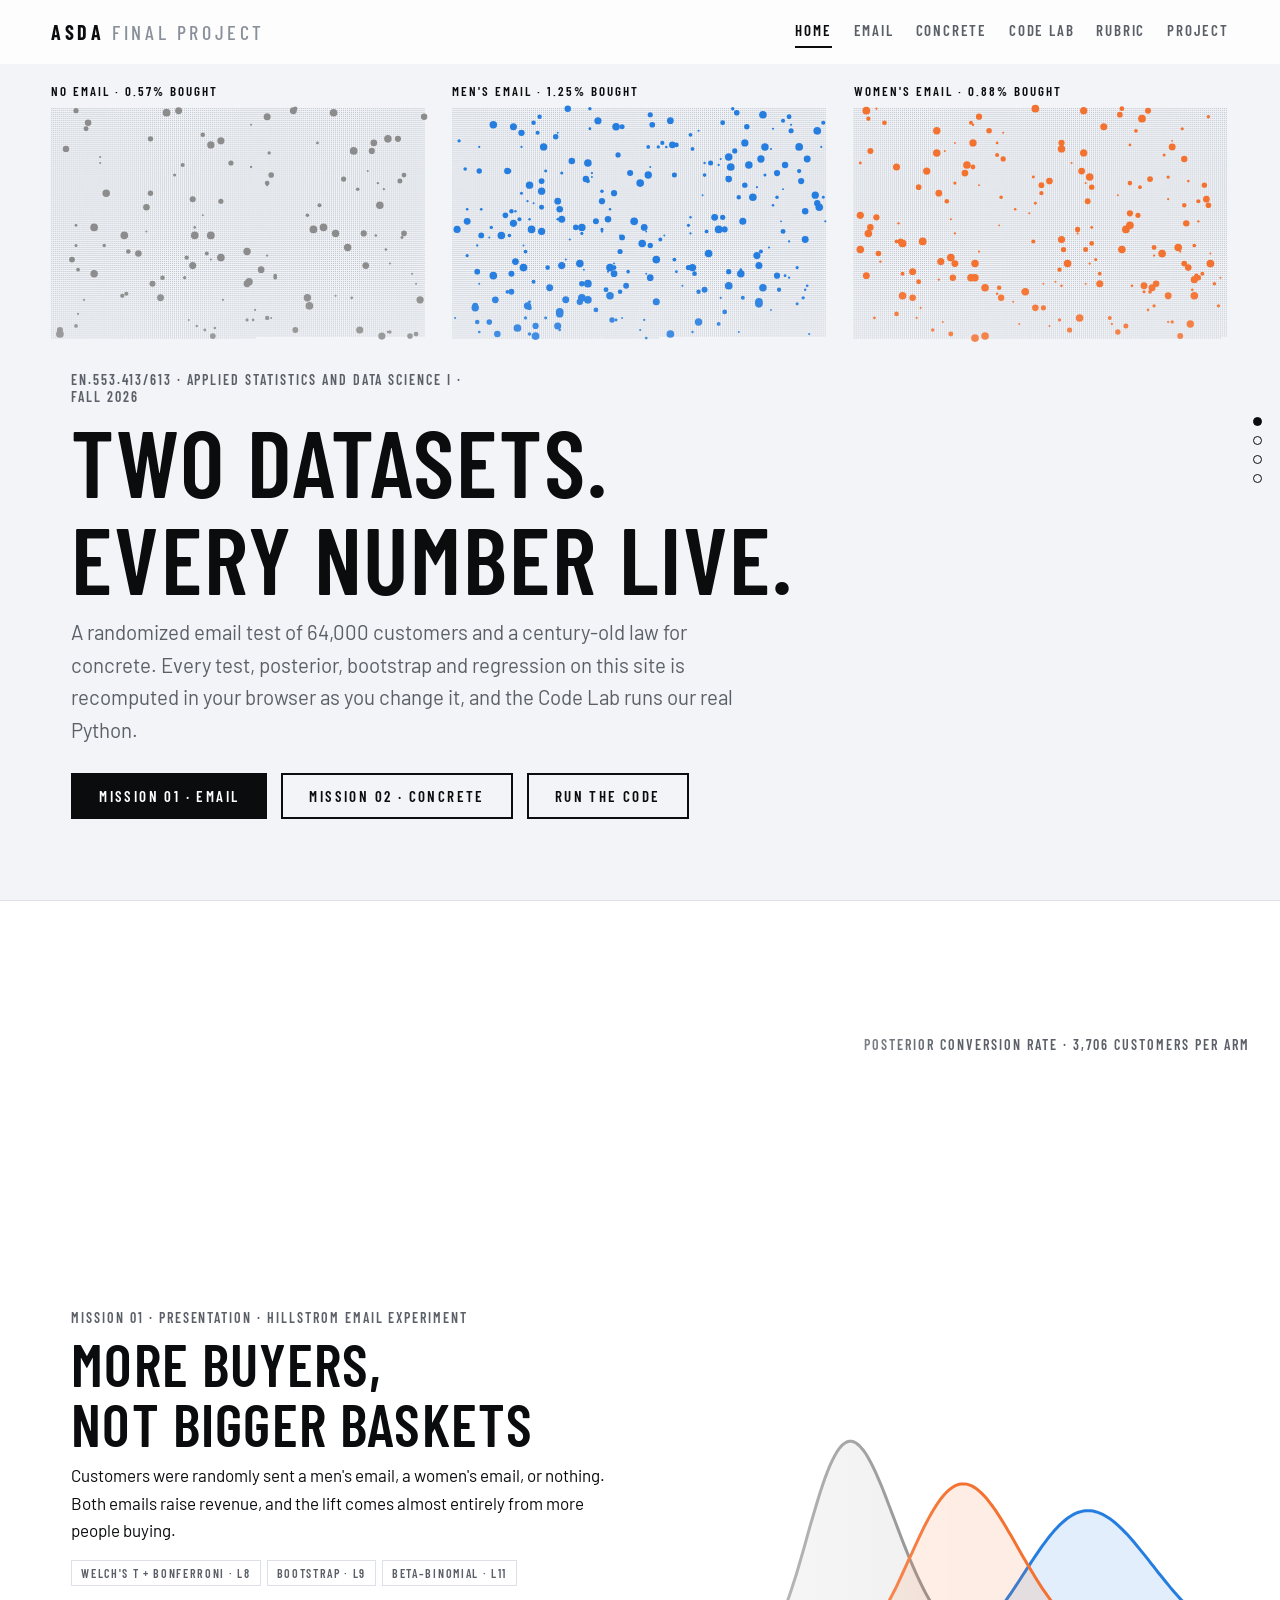
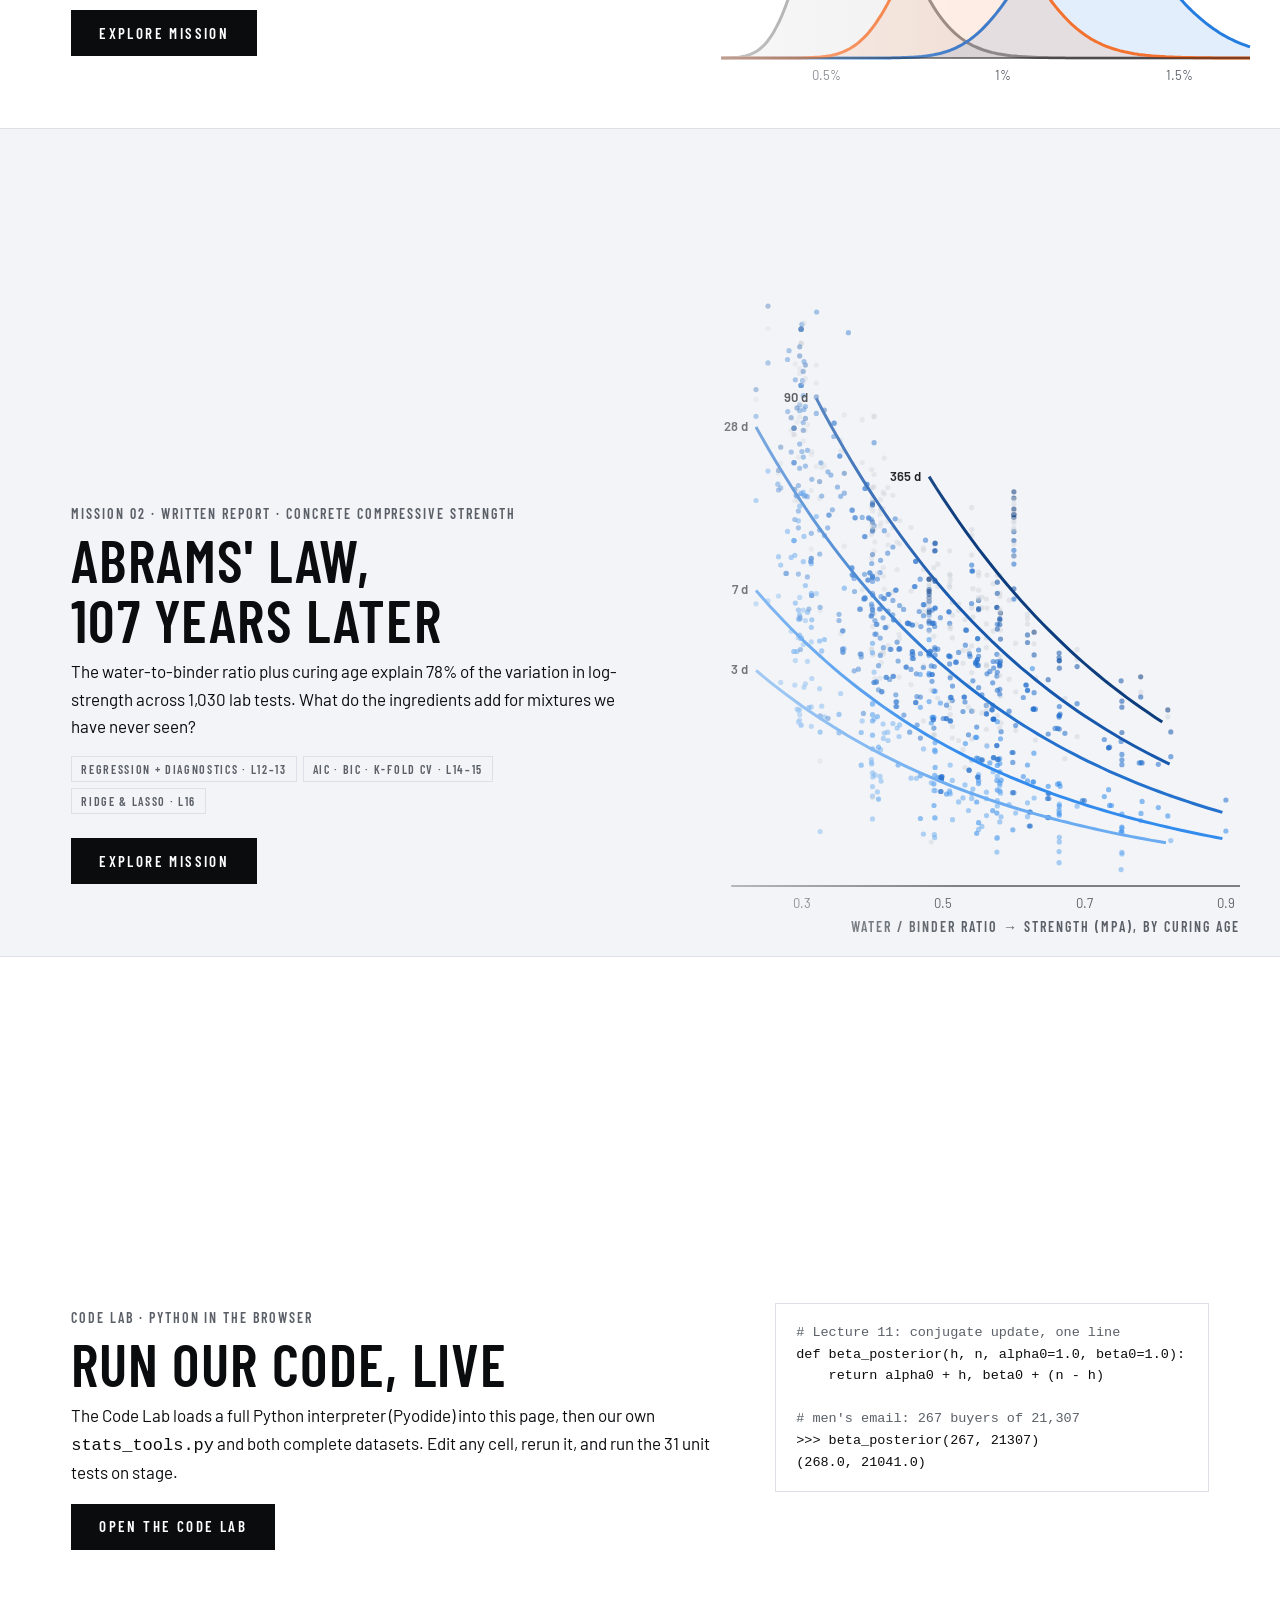
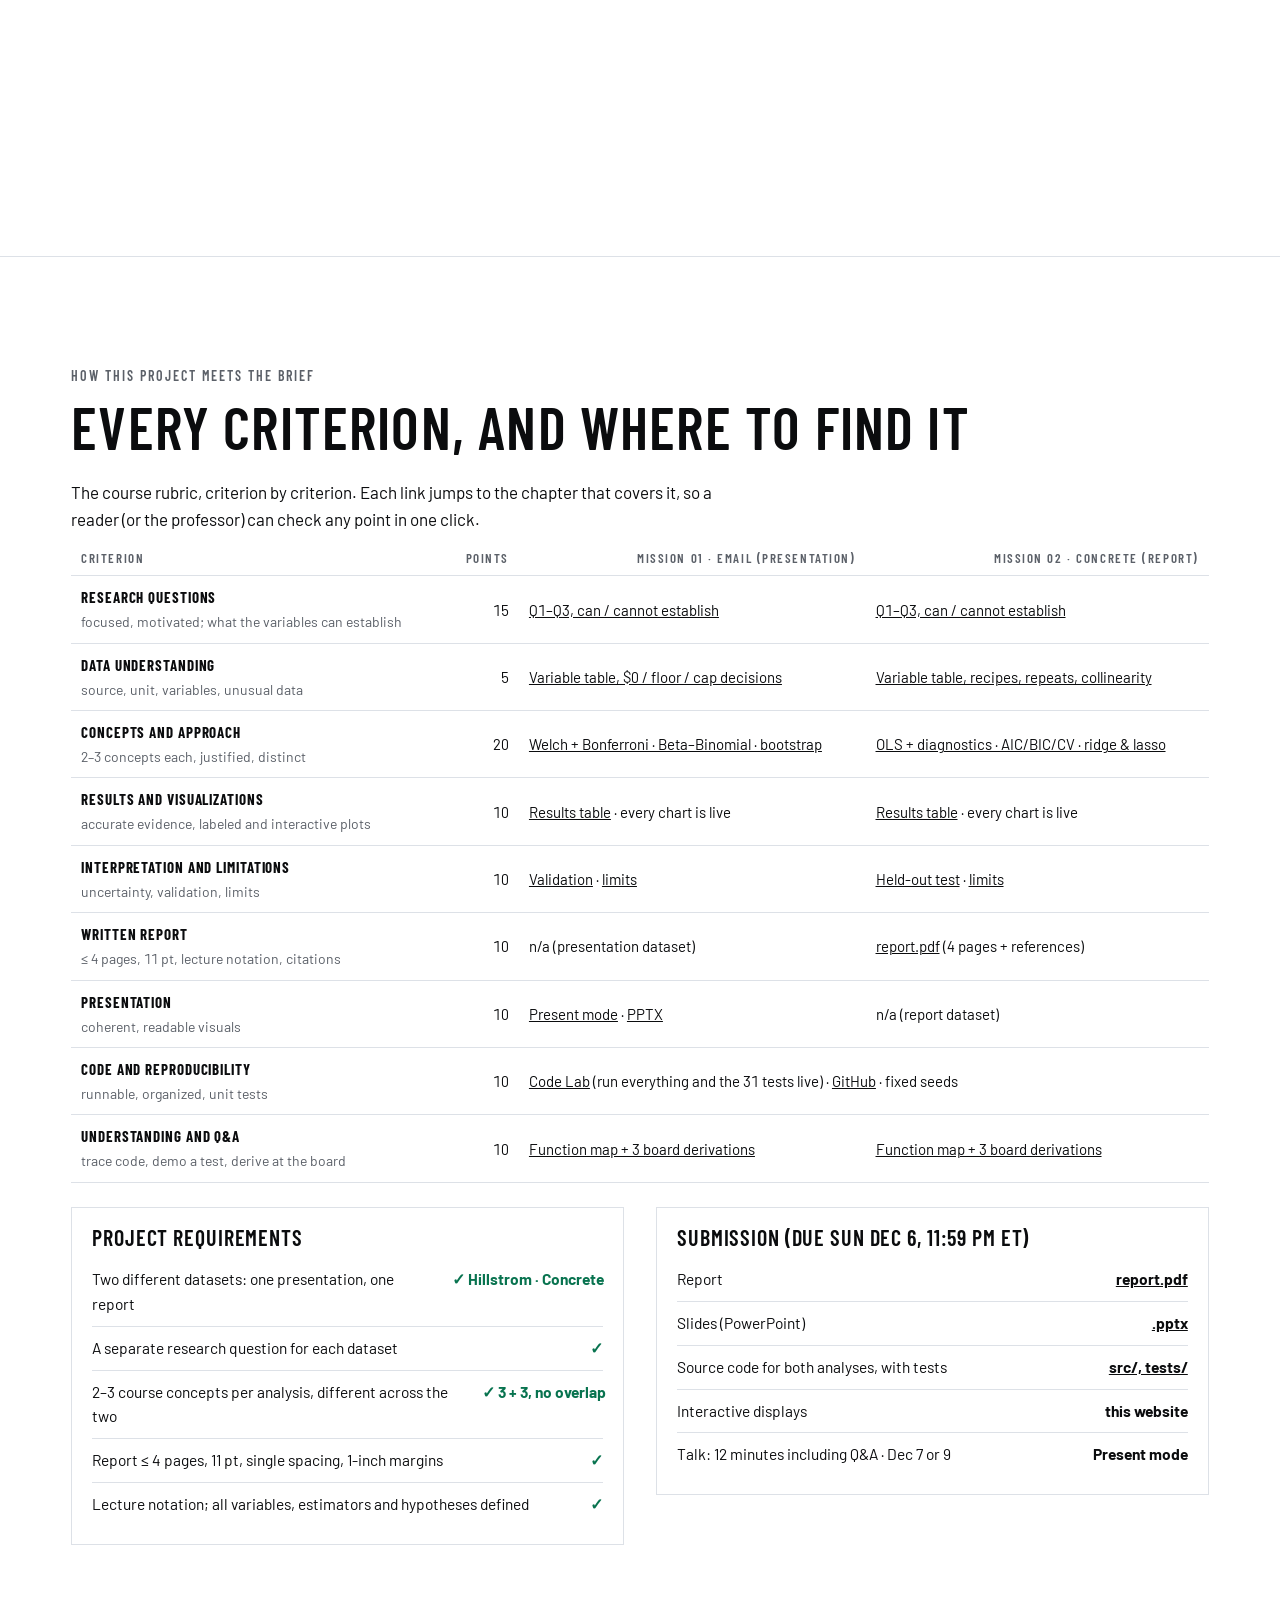
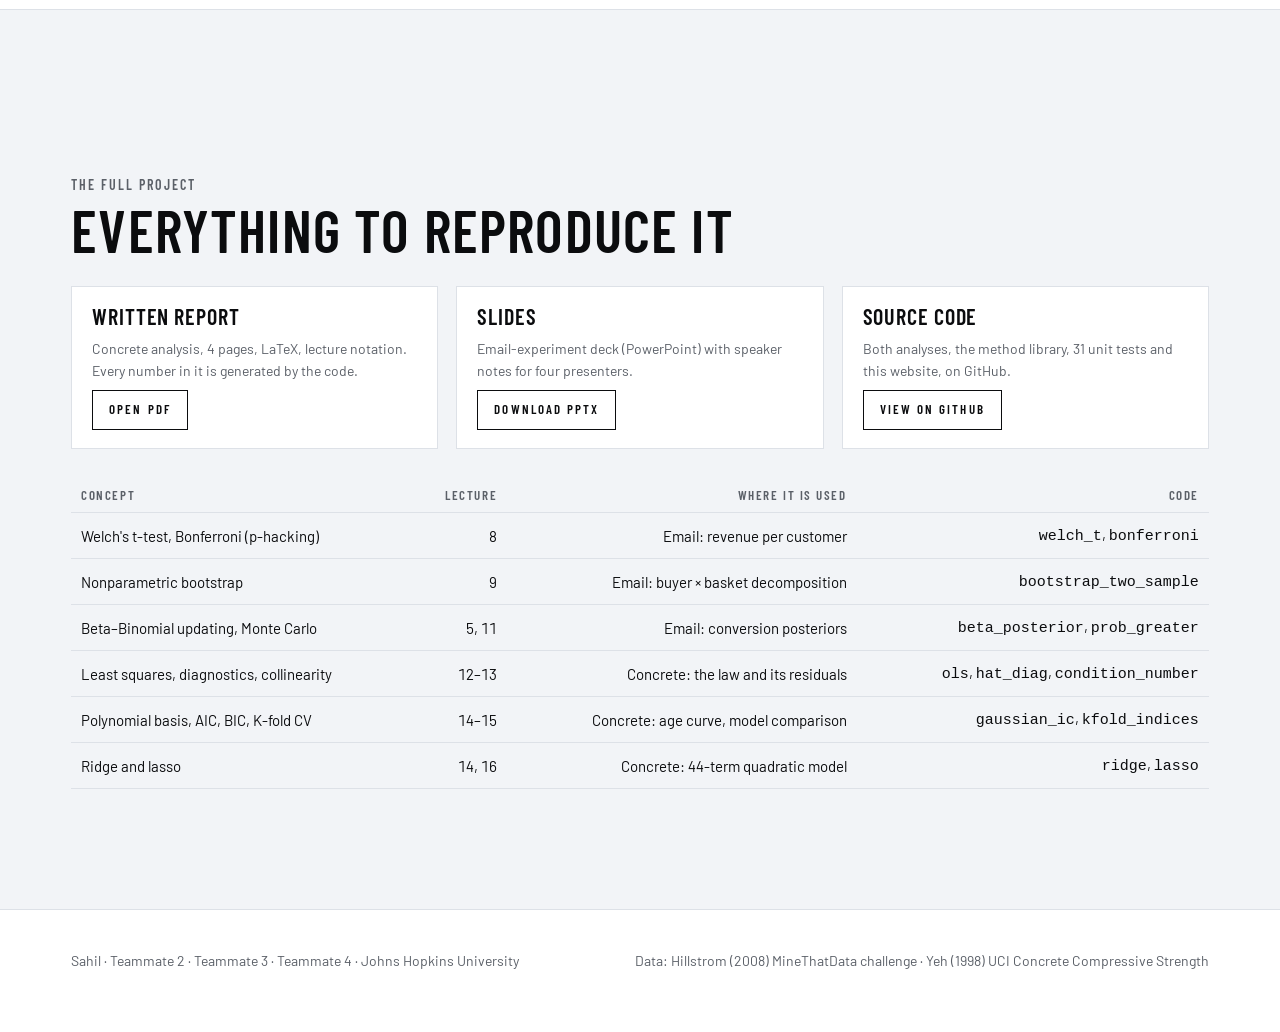
==== commit a1c17db6: "Concrete mission rebuilt as a story: one claim, one picture and one proof per screen, live predictor" ====
--- a/index.html
+++ b/index.html
@@ -85,15 +85,15 @@
     <p>The course rubric, criterion by criterion. Each link jumps to the chapter that covers it, so a reader (or the professor) can check any point in one click.</p>
     <div class="scroll"><table class="rubmap">
       <tr><th>Criterion</th><th>Points</th><th>Mission 01 · Email (presentation)</th><th>Mission 02 · Concrete (report)</th></tr>
-      <tr><td><b>Research questions</b><br><span class="note">focused, motivated; what the variables can establish</span></td><td>15</td><td><a href="email-technical.html#rq">Q1–Q3, can / cannot establish</a></td><td><a href="concrete.html#rq">Q1–Q3, can / cannot establish</a></td></tr>
-      <tr><td><b>Data understanding</b><br><span class="note">source, unit, variables, unusual data</span></td><td>5</td><td><a href="email-technical.html#data">Variable table, $0 / floor / cap decisions</a></td><td><a href="concrete.html#data">Variable table, recipes, repeats, collinearity</a></td></tr>
-      <tr><td><b>Concepts and approach</b><br><span class="note">2–3 concepts each, justified, distinct</span></td><td>20</td><td><a href="email-technical.html#approach">Welch + Bonferroni · Beta–Binomial · bootstrap</a></td><td><a href="concrete.html#approach">OLS + diagnostics · AIC/BIC/CV · ridge &amp; lasso</a></td></tr>
-      <tr><td><b>Results and visualizations</b><br><span class="note">accurate evidence, labeled and interactive plots</span></td><td>10</td><td><a href="email-technical.html#results">Results table</a> · every chart is live</td><td><a href="concrete.html#results">Results table</a> · every chart is live</td></tr>
-      <tr><td><b>Interpretation and limitations</b><br><span class="note">uncertainty, validation, limits</span></td><td>10</td><td><a href="email-technical.html#check">Validation</a> · <a href="email-technical.html#end">limits</a></td><td><a href="concrete.html#compare">Held-out test</a> · <a href="concrete.html#end">limits</a></td></tr>
+      <tr><td><b>Research questions</b><br><span class="note">focused, motivated; what the variables can establish</span></td><td>15</td><td><a href="email-technical.html#rq">Q1–Q3, can / cannot establish</a></td><td><a href="concrete-technical.html#rq">Q1–Q3, can / cannot establish</a></td></tr>
+      <tr><td><b>Data understanding</b><br><span class="note">source, unit, variables, unusual data</span></td><td>5</td><td><a href="email-technical.html#data">Variable table, $0 / floor / cap decisions</a></td><td><a href="concrete-technical.html#data">Variable table, recipes, repeats, collinearity</a></td></tr>
+      <tr><td><b>Concepts and approach</b><br><span class="note">2–3 concepts each, justified, distinct</span></td><td>20</td><td><a href="email-technical.html#approach">Welch + Bonferroni · Beta–Binomial · bootstrap</a></td><td><a href="concrete-technical.html#approach">OLS + diagnostics · AIC/BIC/CV · ridge &amp; lasso</a></td></tr>
+      <tr><td><b>Results and visualizations</b><br><span class="note">accurate evidence, labeled and interactive plots</span></td><td>10</td><td><a href="email-technical.html#results">Results table</a> · every chart is live</td><td><a href="concrete-technical.html#results">Results table</a> · every chart is live</td></tr>
+      <tr><td><b>Interpretation and limitations</b><br><span class="note">uncertainty, validation, limits</span></td><td>10</td><td><a href="email-technical.html#check">Validation</a> · <a href="email-technical.html#end">limits</a></td><td><a href="concrete-technical.html#compare">Held-out test</a> · <a href="concrete-technical.html#end">limits</a></td></tr>
       <tr><td><b>Written report</b><br><span class="note">≤ 4 pages, 11 pt, lecture notation, citations</span></td><td>10</td><td>n/a (presentation dataset)</td><td><a href="report/report.pdf">report.pdf</a> (4 pages + references)</td></tr>
       <tr><td><b>Presentation</b><br><span class="note">coherent, readable visuals</span></td><td>10</td><td><a href="email.html">Present mode</a> · <a href="slides/Hillstrom_Presentation.pptx">PPTX</a></td><td>n/a (report dataset)</td></tr>
       <tr><td><b>Code and reproducibility</b><br><span class="note">runnable, organized, unit tests</span></td><td>10</td><td colspan="2"><a href="lab.html">Code Lab</a> (run everything and the 31 tests live) · <a href="https://github.com/sahiljangra12/asda-final-project">GitHub</a> · fixed seeds</td></tr>
-      <tr><td><b>Understanding and Q&amp;A</b><br><span class="note">trace code, demo a test, derive at the board</span></td><td>10</td><td><a href="email-technical.html#code">Function map + 3 board derivations</a></td><td><a href="concrete.html#code">Function map + 3 board derivations</a></td></tr>
+      <tr><td><b>Understanding and Q&amp;A</b><br><span class="note">trace code, demo a test, derive at the board</span></td><td>10</td><td><a href="email-technical.html#code">Function map + 3 board derivations</a></td><td><a href="concrete-technical.html#code">Function map + 3 board derivations</a></td></tr>
     </table></div>
     <div class="grid2 even" style="margin-top:24px">
       <div class="panel"><h3>Project requirements</h3>
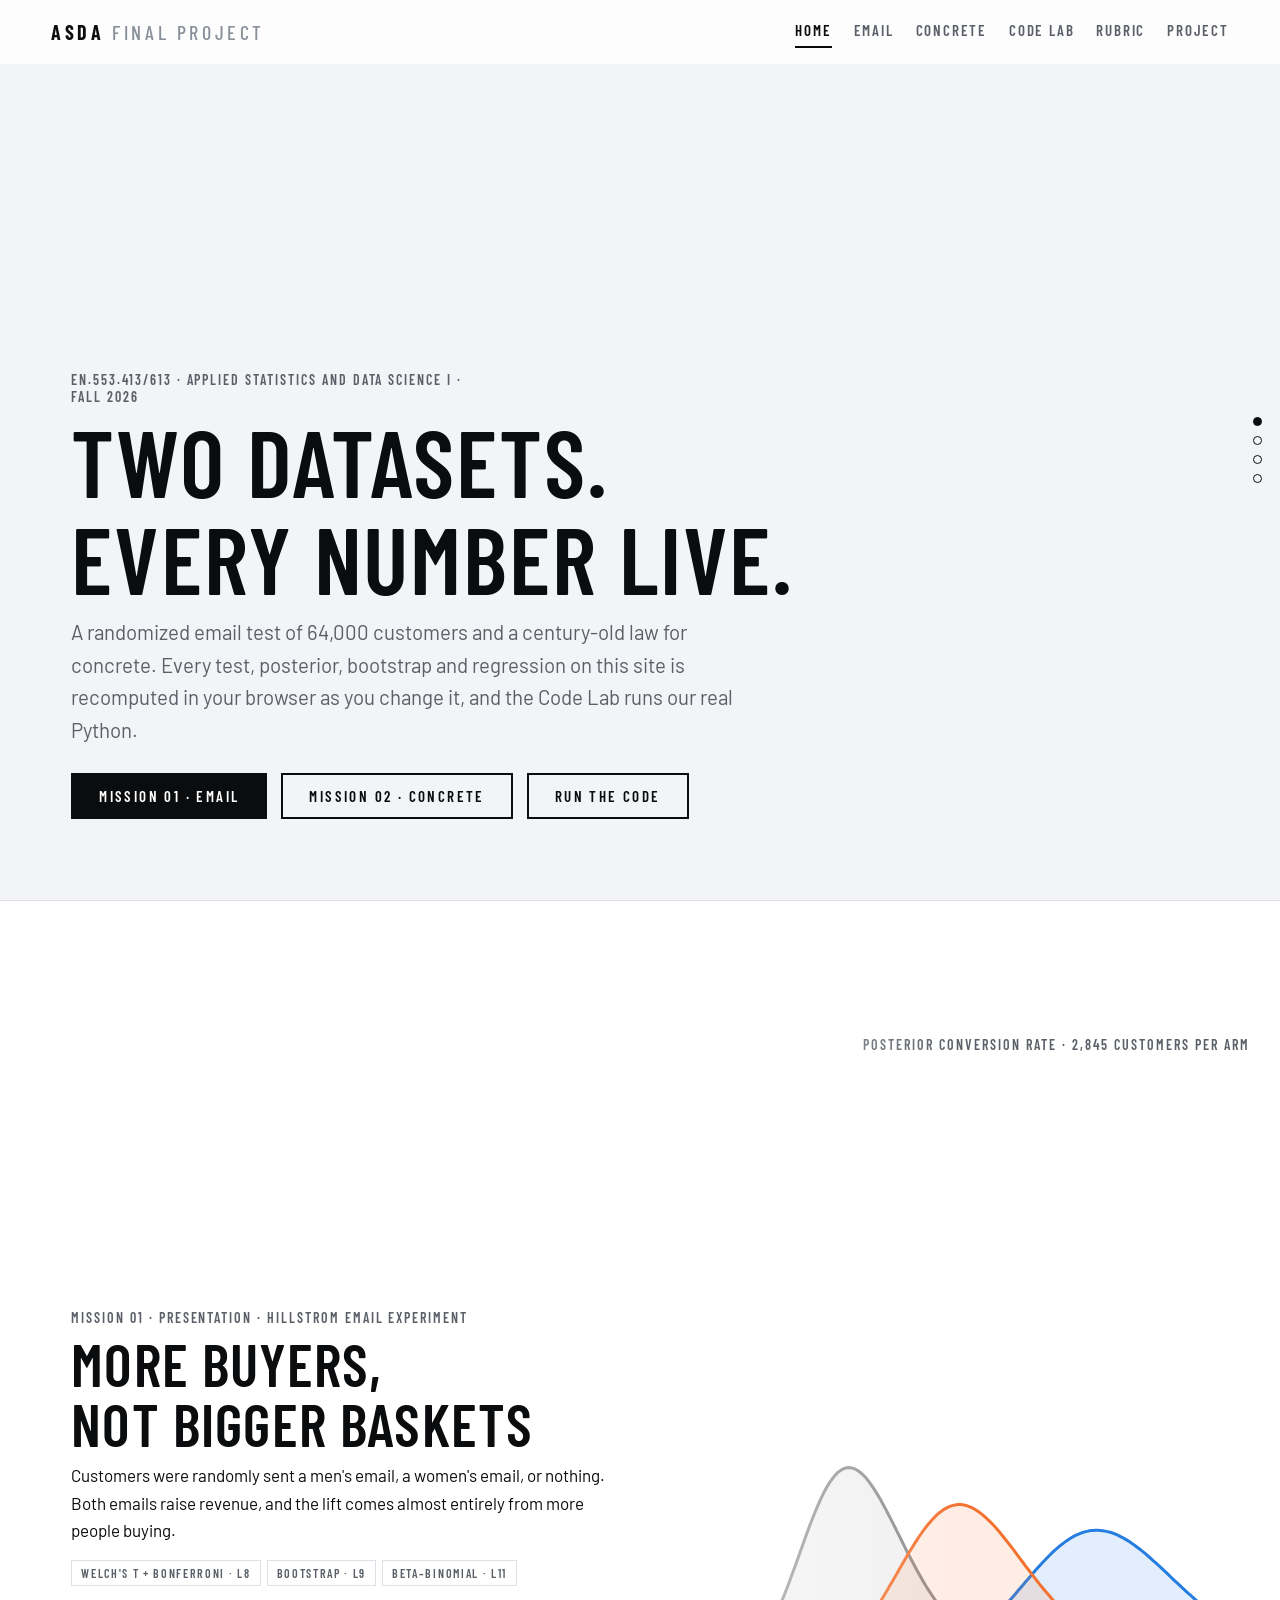
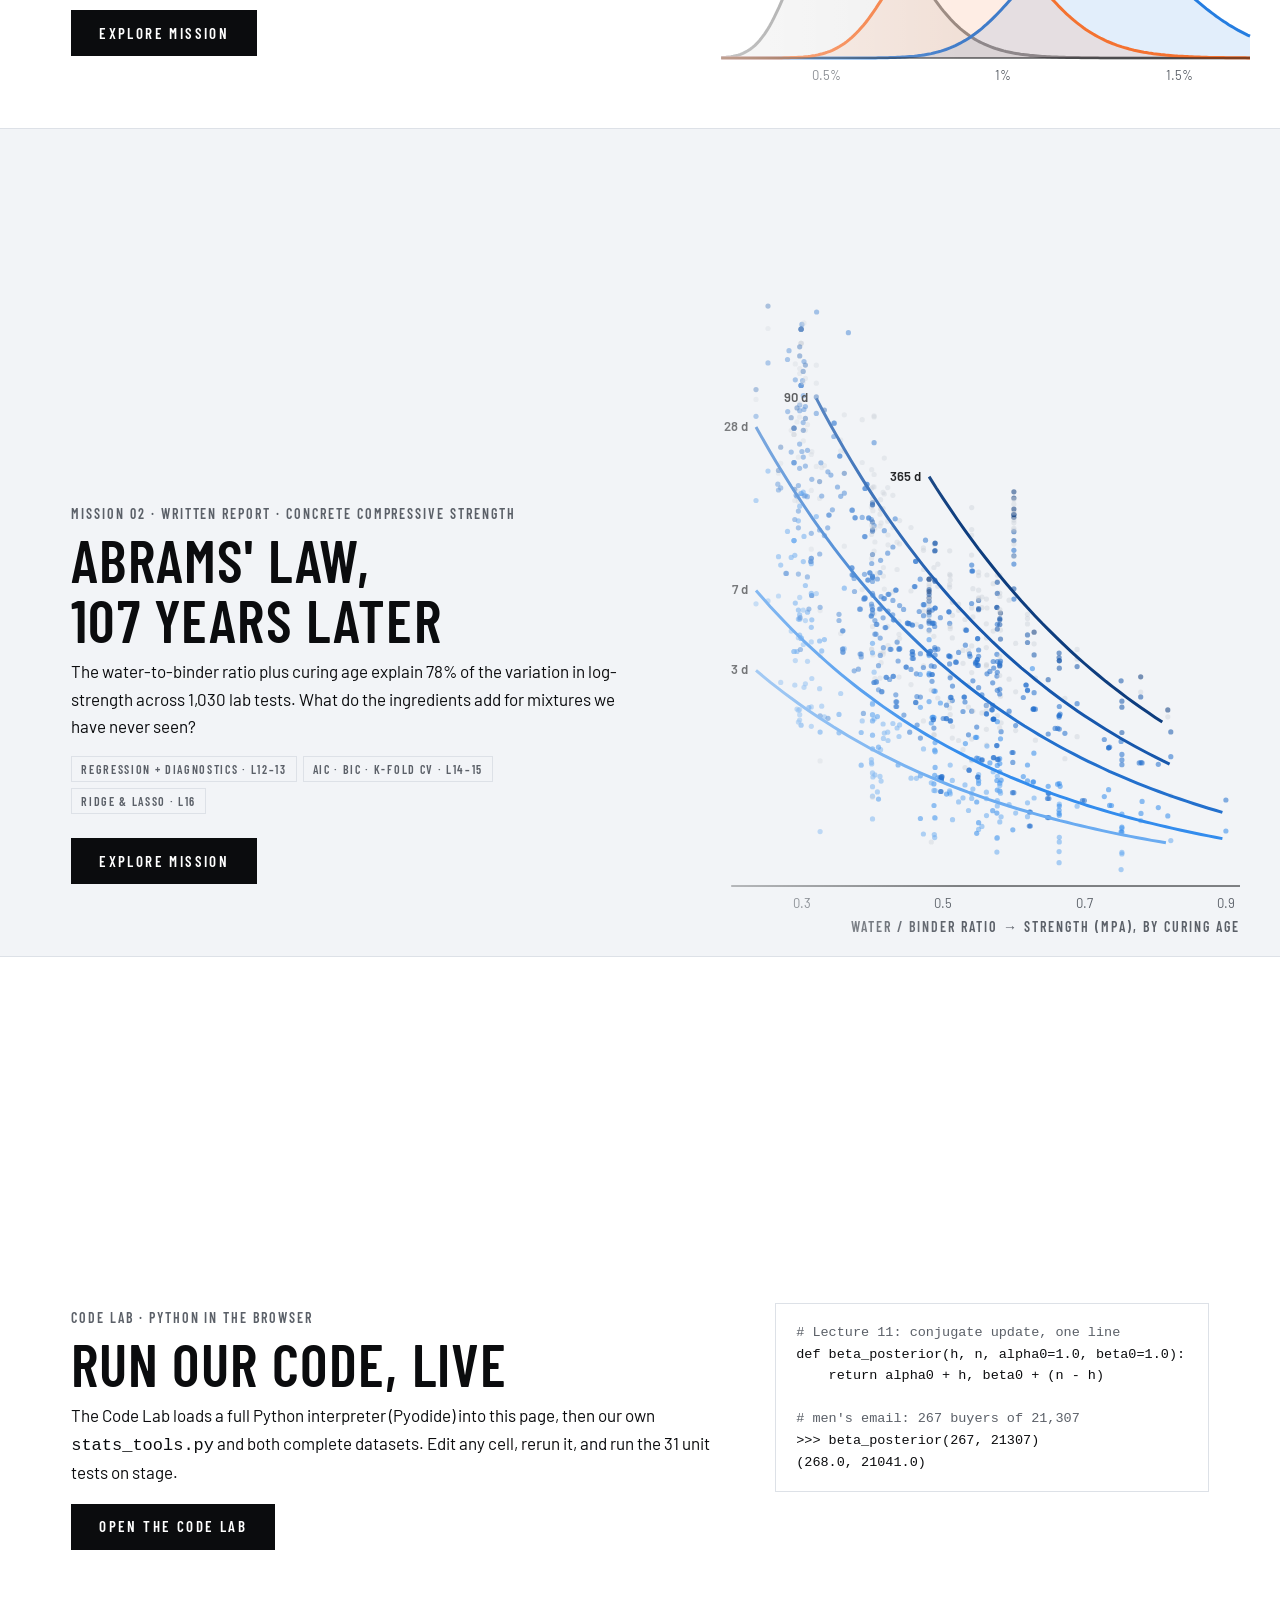
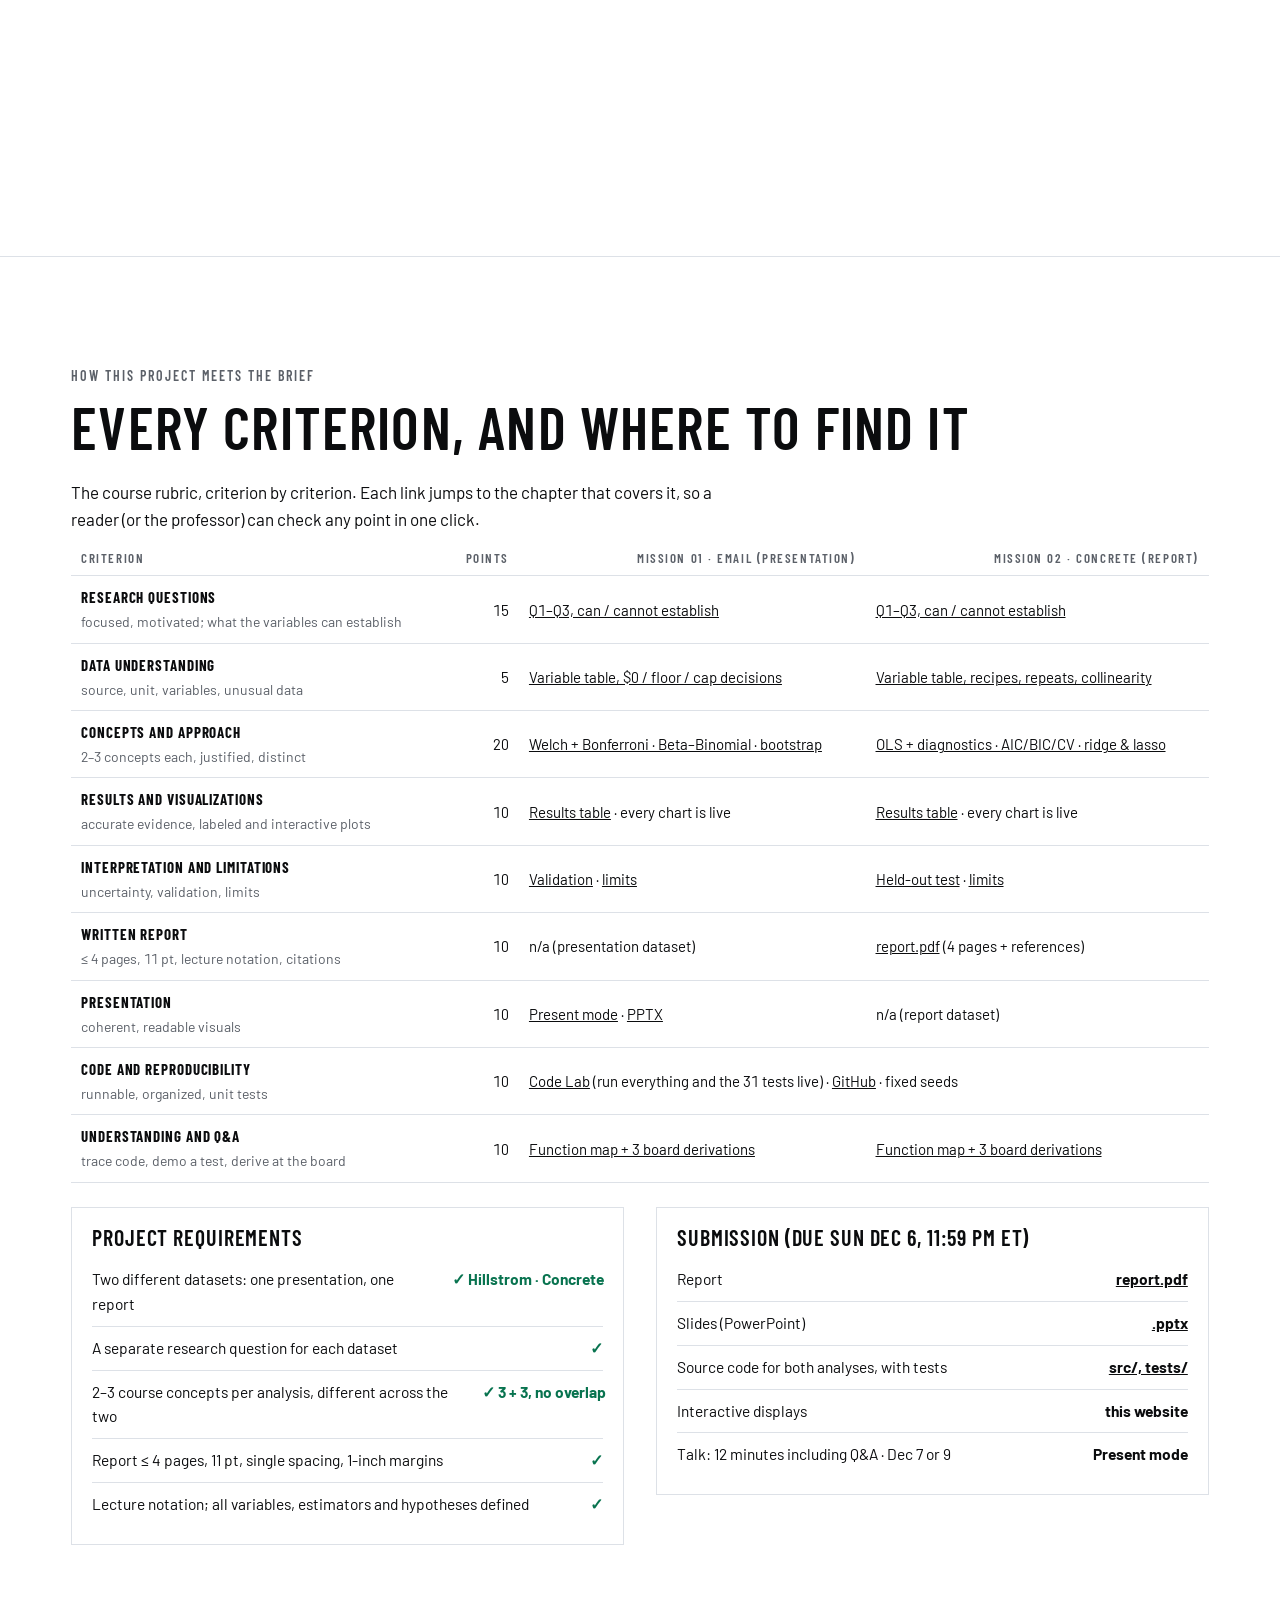
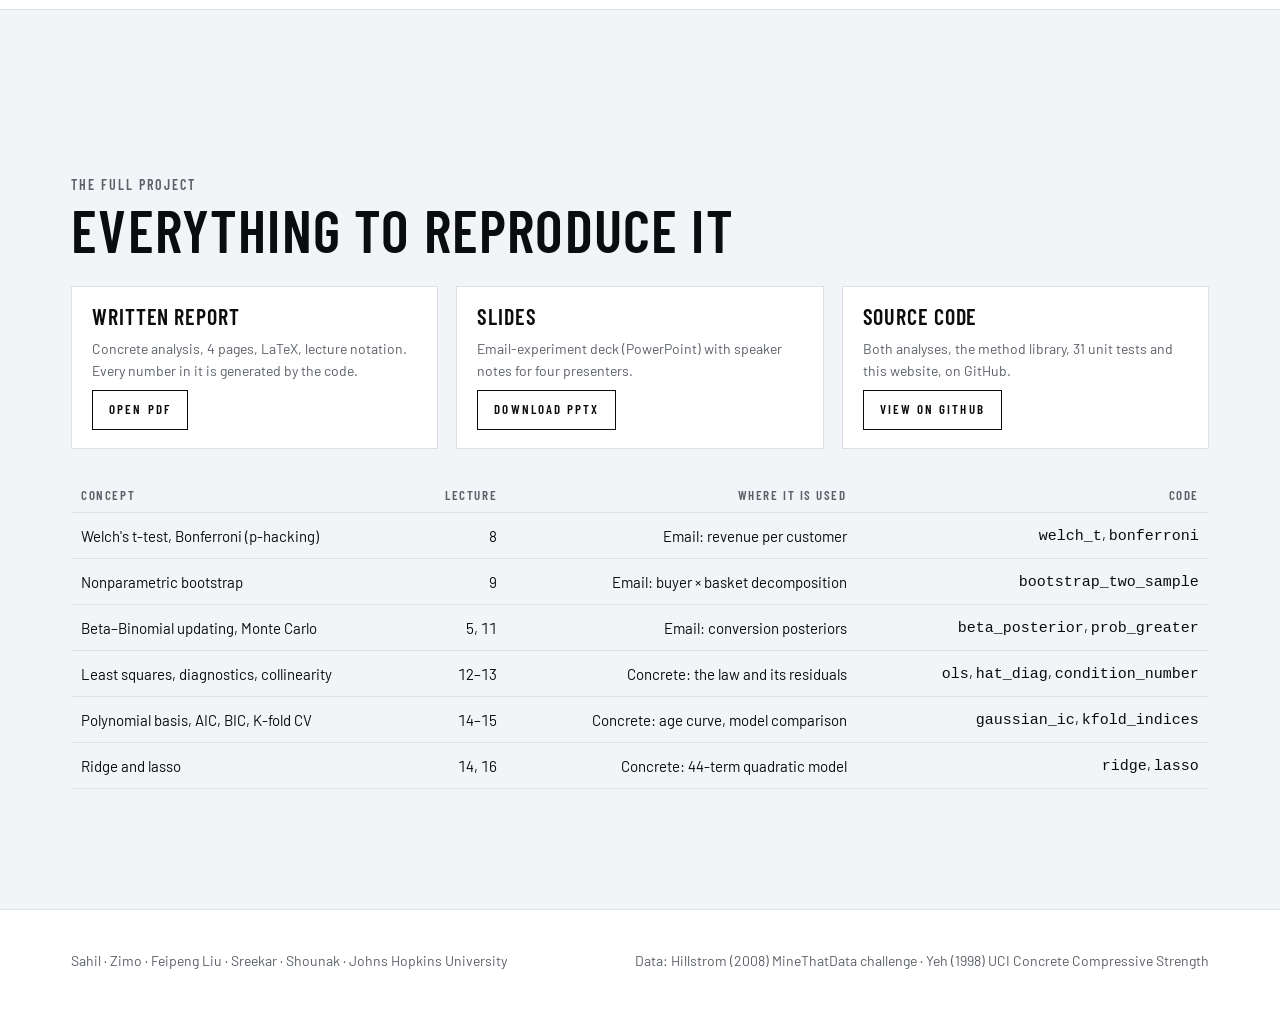
==== commit 90b2bc60: "Add team names (Sahil, Zimo, Feipeng Liu, Sreekar, Shounak) to site, report, slides and README; assi" ====
--- a/index.html
+++ b/index.html
@@ -136,7 +136,7 @@
 </section>
 
 <footer class="site"><div class="wrap">
-  <span>Sahil · Teammate 2 · Teammate 3 · Teammate 4 · Johns Hopkins University</span>
+  <span>Sahil · Zimo · Feipeng Liu · Sreekar · Shounak · Johns Hopkins University</span>
   <span>Data: Hillstrom (2008) MineThatData challenge · Yeh (1998) UCI Concrete Compressive Strength</span>
 </div></footer>
 
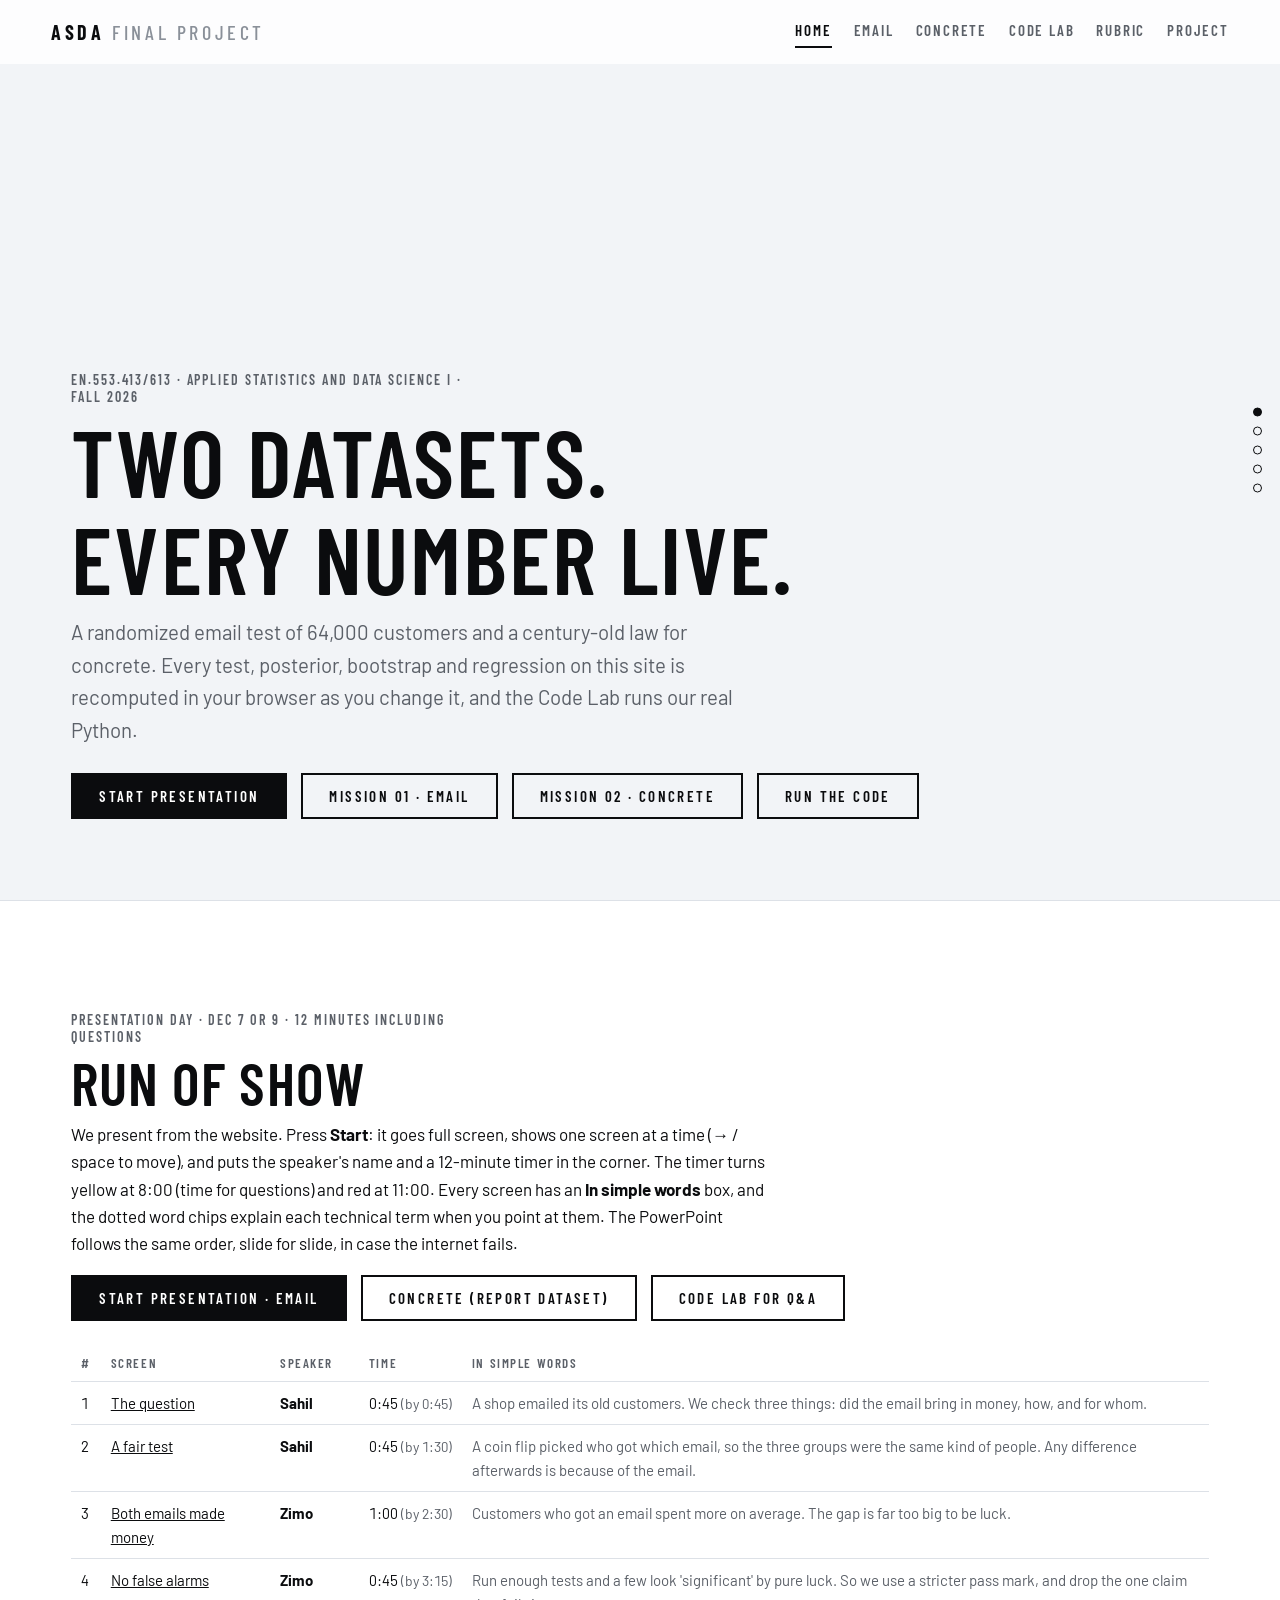
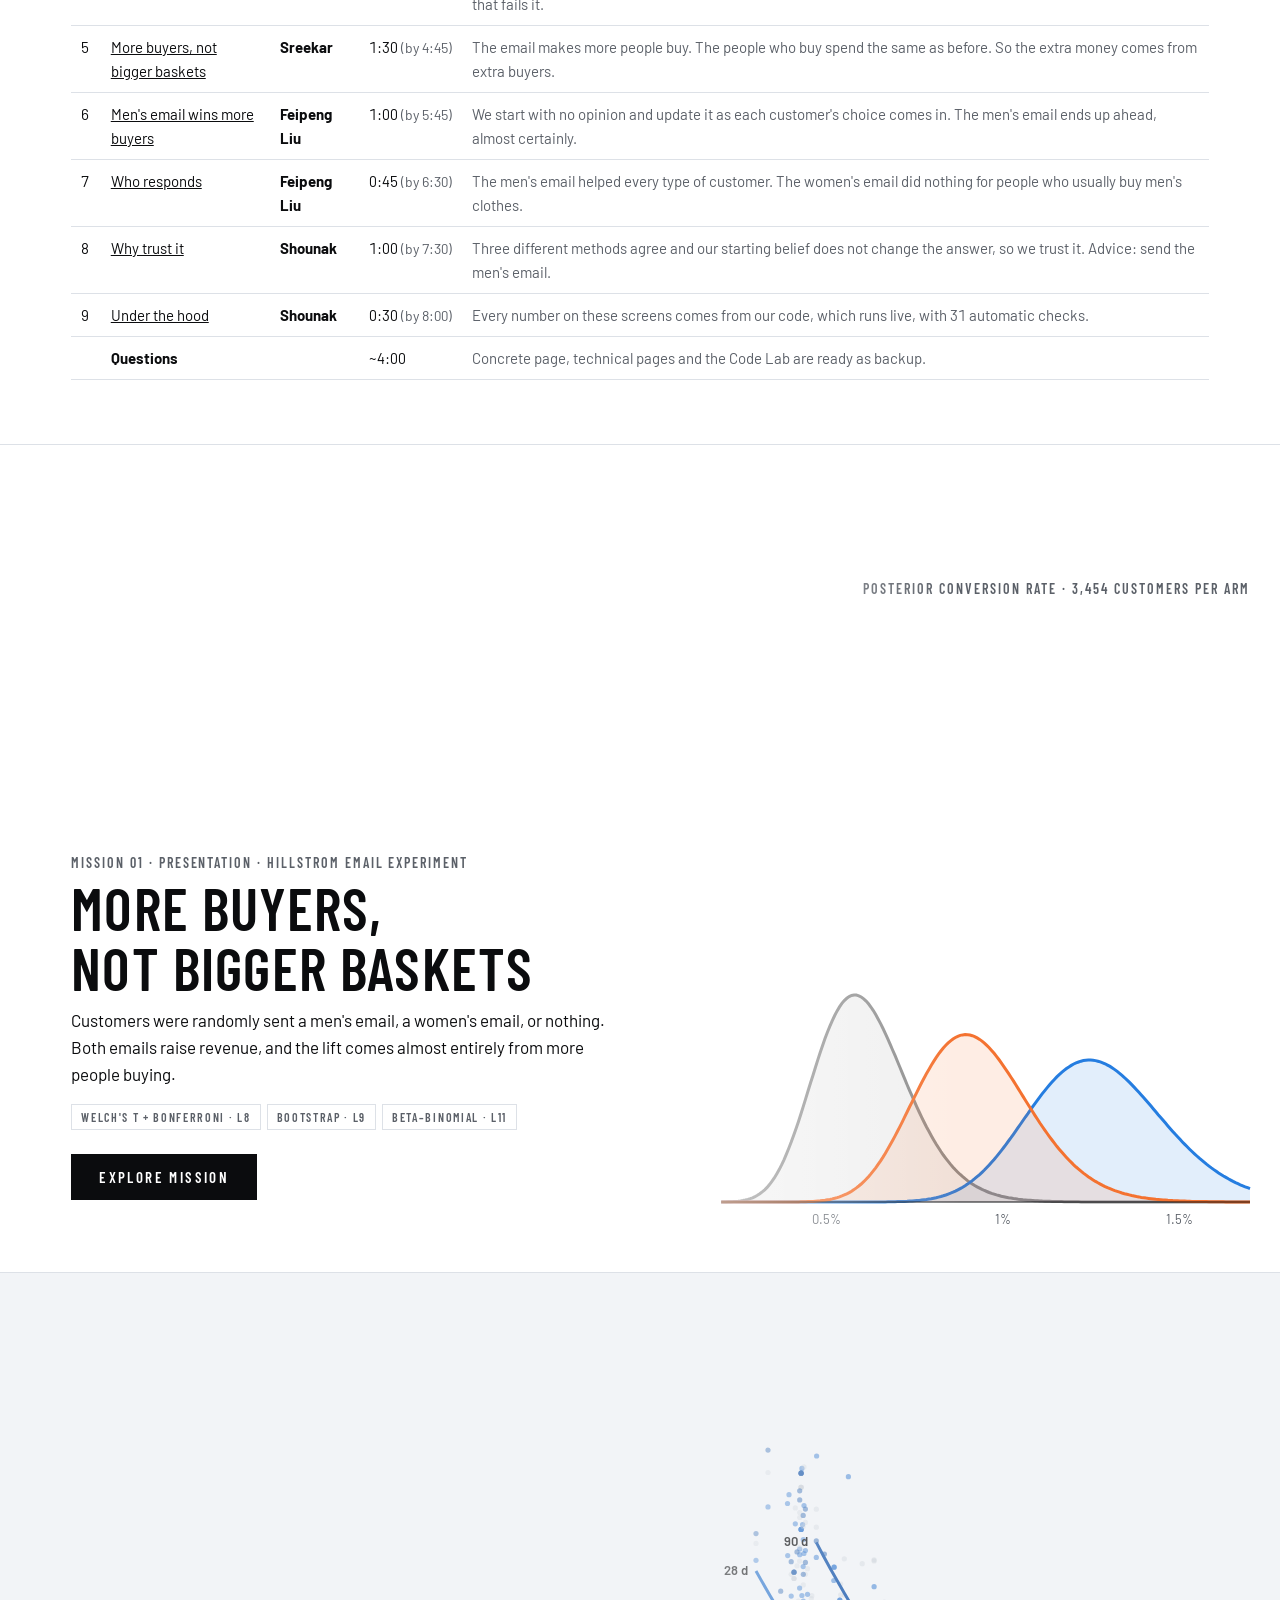
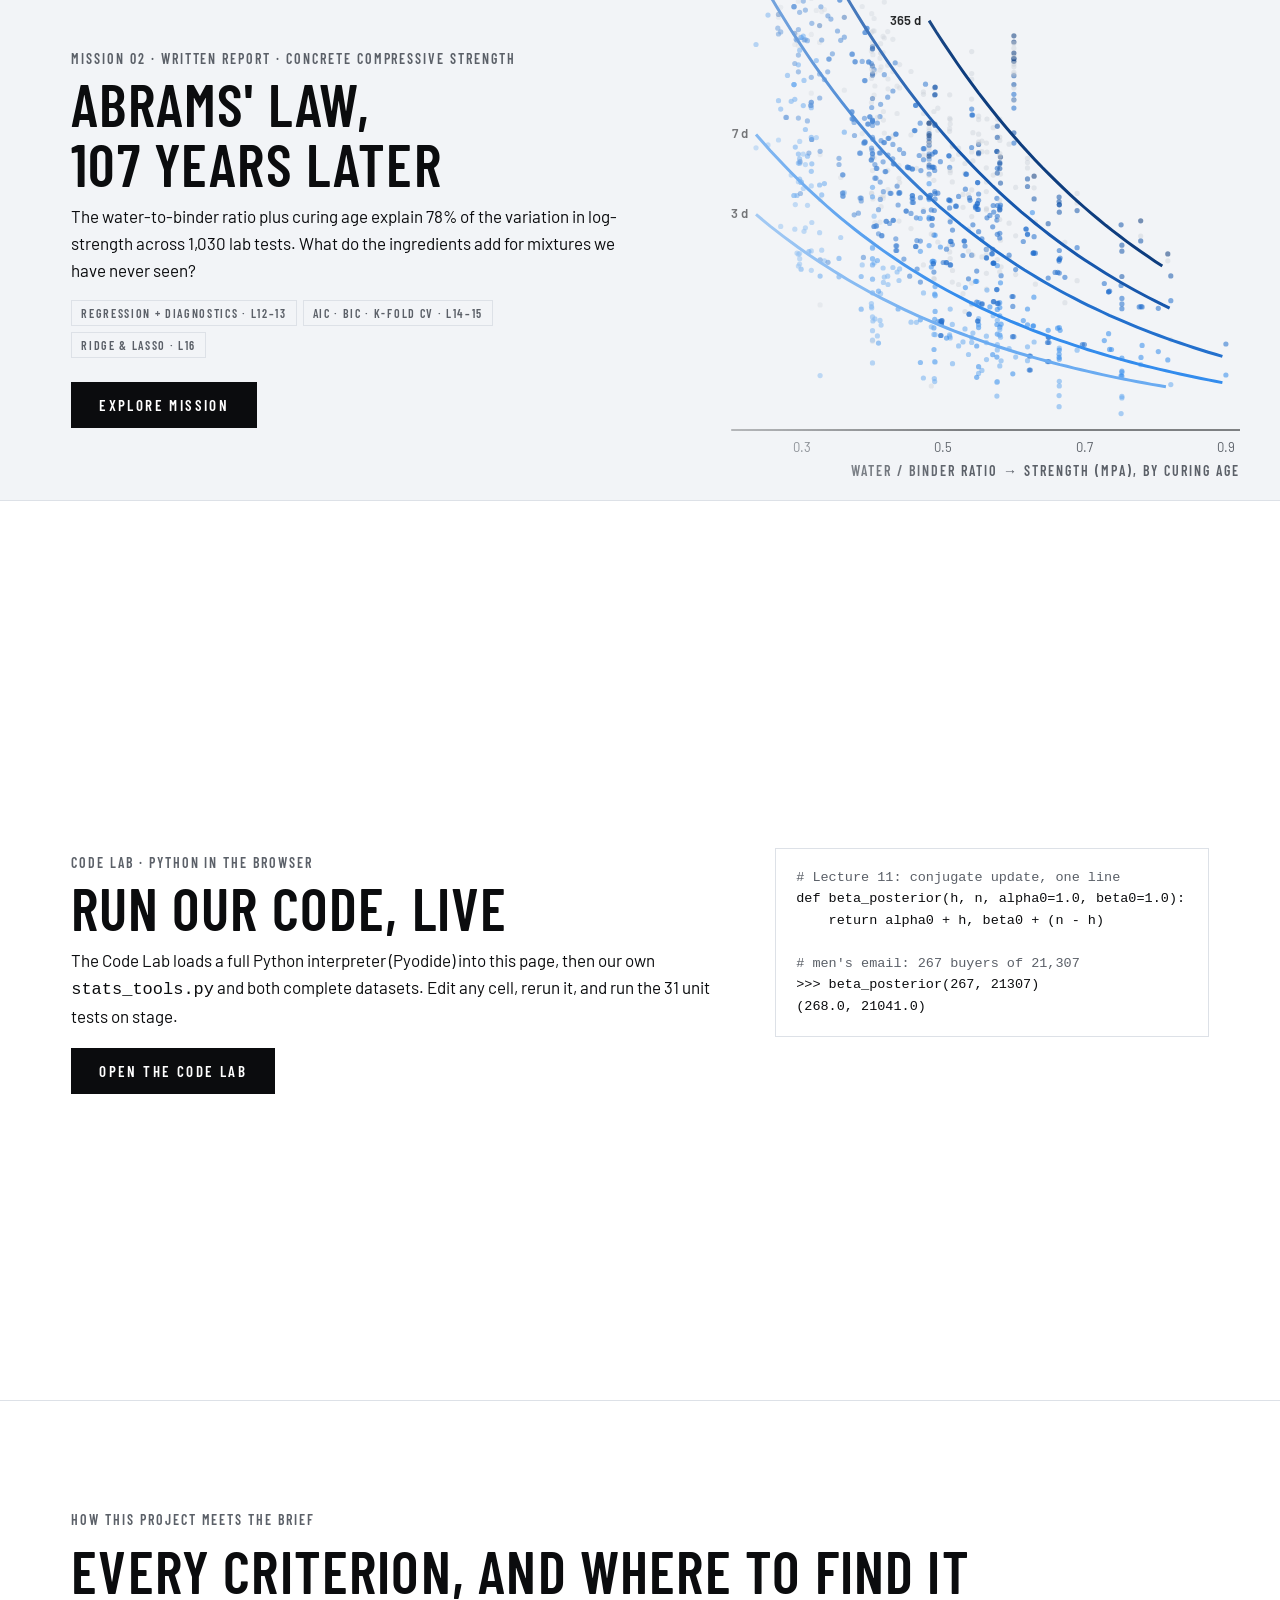
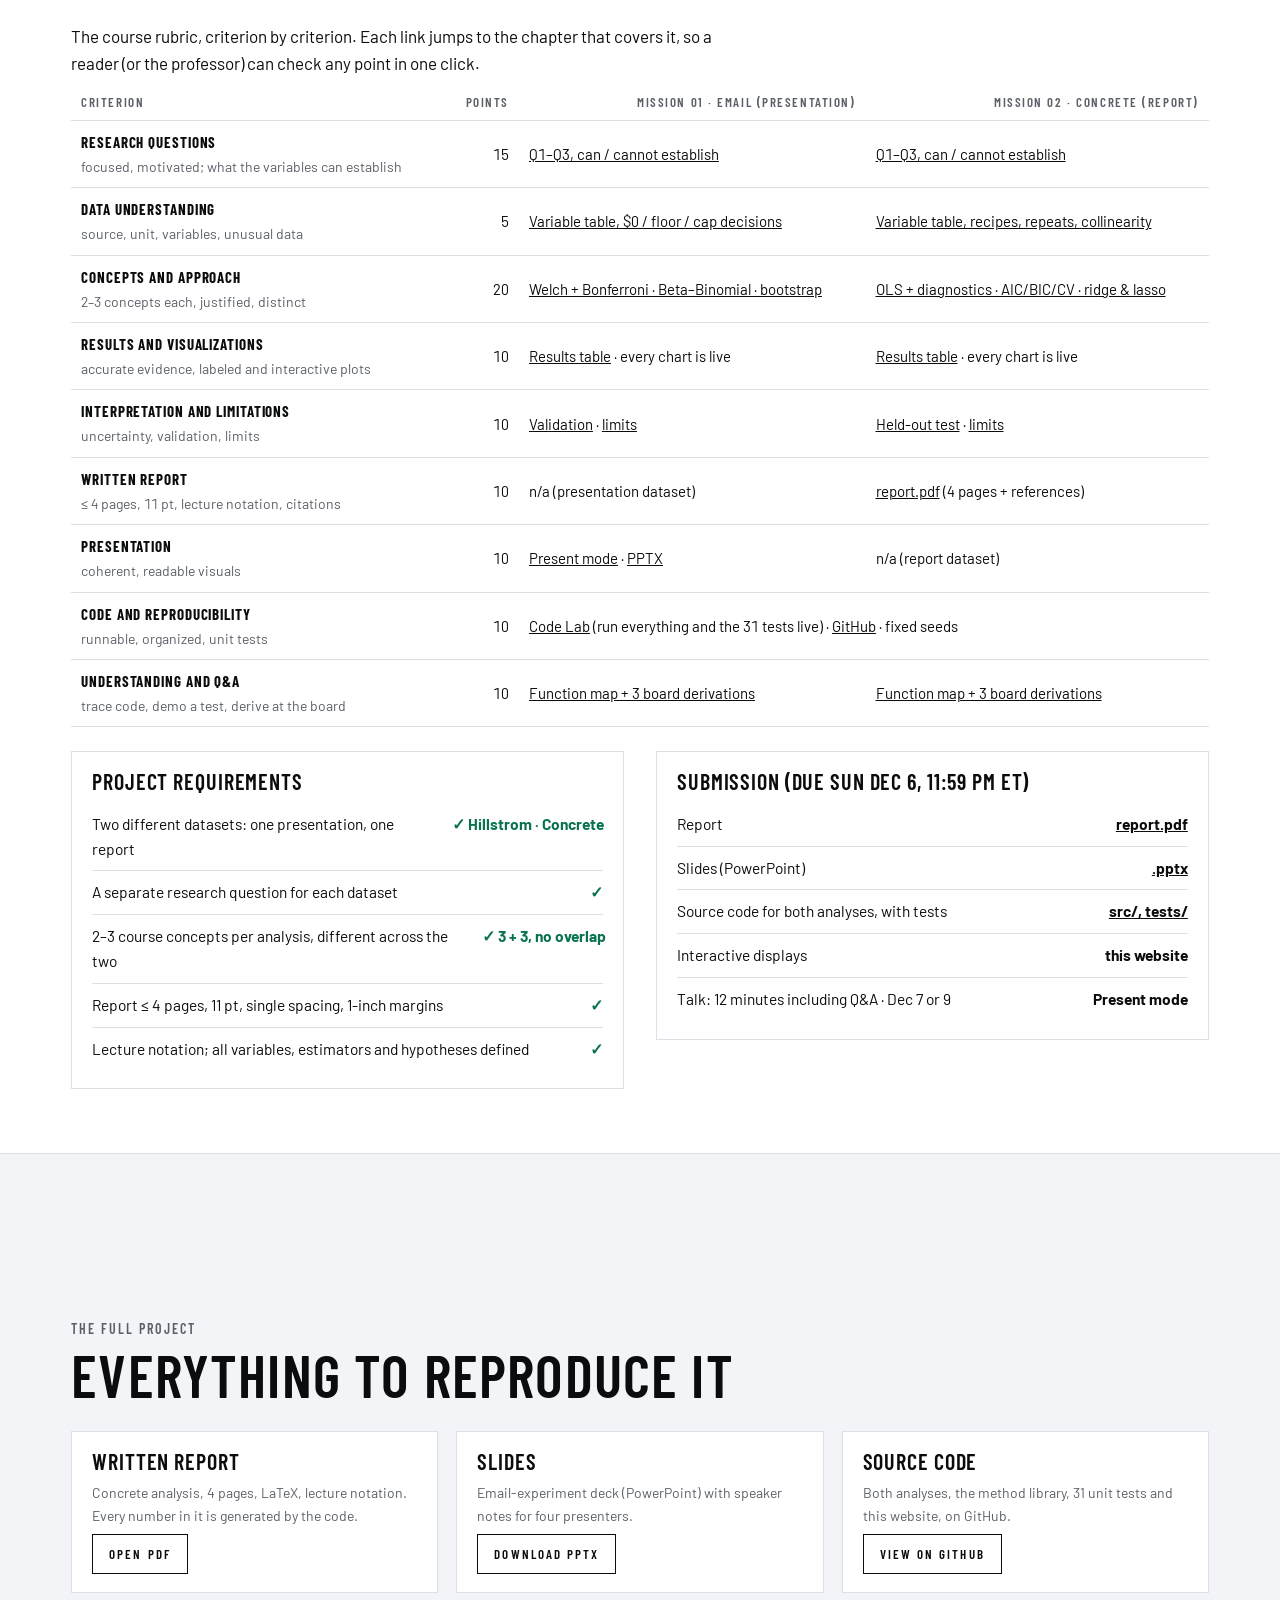
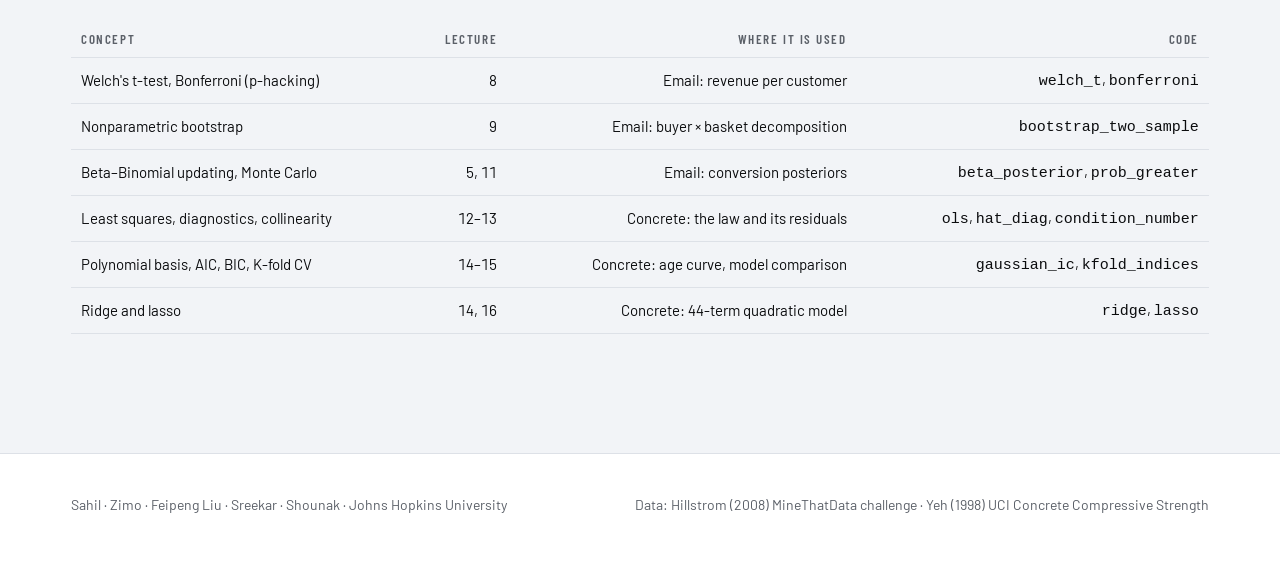
==== commit b94ce2a5: "Presentation-day mode: simple-words box, term chips, speaker and talk timer on every screen, Start p" ====
--- a/index.html
+++ b/index.html
@@ -8,7 +8,7 @@
 <link rel="icon" href="data:image/svg+xml,%3Csvg xmlns='http://www.w3.org/2000/svg' viewBox='0 0 32 32'%3E%3Crect width='32' height='32' fill='%230b0c0e'/%3E%3Ccircle cx='10' cy='16' r='3' fill='%238c8c8c'/%3E%3Ccircle cx='16' cy='16' r='3' fill='%23257de0'/%3E%3Ccircle cx='22' cy='16' r='3' fill='%23f47230'/%3E%3C/svg%3E">
 <link rel="preconnect" href="https://fonts.googleapis.com"><link rel="preconnect" href="https://fonts.gstatic.com" crossorigin>
 <link href="https://fonts.googleapis.com/css2?family=Barlow:wght@400;500;600&family=Barlow+Condensed:wght@500;600;700&display=swap" rel="stylesheet">
-<link rel="stylesheet" href="assets/css/site.css?v=1795748352">
+<link rel="stylesheet" href="assets/css/site.css?v=22">
 </head>
 <body>
 <nav class="nav" aria-label="Main">
@@ -30,10 +30,21 @@
     <h1>Two datasets.<br>Every number live.</h1>
     <p class="lead">A randomized email test of 64,000 customers and a century-old law for concrete. Every test, posterior, bootstrap and regression on this site is recomputed in your browser as you change it, and the Code Lab runs our real Python.</p>
     <div class="cta">
-      <a class="btn solid" href="email.html">Mission 01 · Email</a>
+      <a class="btn solid" href="email.html?talk=1">Start presentation</a>
+      <a class="btn" href="email.html">Mission 01 · Email</a>
       <a class="btn" href="concrete.html">Mission 02 · Concrete</a>
       <a class="btn" href="lab.html">Run the code</a>
     </div>
+  </div>
+</section>
+
+<section class="chapter" id="talk" data-title="Presentation day">
+  <div class="wrap">
+    <p class="label">Presentation day · Dec 7 or 9 · 12 minutes including questions</p>
+    <h2>Run of show</h2>
+    <p style="max-width:70ch">We present from the website. Press <b>Start</b>: it goes full screen, shows one screen at a time (→ / space to move), and puts the speaker's name and a 12-minute timer in the corner. The timer turns yellow at 8:00 (time for questions) and red at 11:00. Every screen has an <b>In simple words</b> box, and the dotted word chips explain each technical term when you point at them. The PowerPoint follows the same order, slide for slide, in case the internet fails.</p>
+    <div class="cta" style="display:flex;flex-wrap:wrap;gap:14px;margin:18px 0 26px"><a class="btn solid" href="email.html?talk=1">Start presentation · Email</a><a class="btn" href="concrete.html?talk=1">Concrete (report dataset)</a><a class="btn" href="lab.html">Code Lab for Q&amp;A</a></div>
+    <div class="scroll"><table id="runshow"></table></div>
   </div>
 </section>
 
@@ -140,8 +151,9 @@
   <span>Data: Hillstrom (2008) MineThatData challenge · Yeh (1998) UCI Concrete Compressive Strength</span>
 </div></footer>
 
-<script src="assets/js/core.js?v=1795748352"></script>
-<script src="assets/js/home.js?v=1795748352"></script>
+<script src="assets/js/core.js?v=22"></script>
+<script src="assets/js/home.js?v=22"></script>
+<script src="assets/js/talk.js?v=22"></script>
 <script defer src="https://sahiljangra12.github.io/ask/ask.js" data-site="ASDA Final Project" data-claude="on"></script>
 </body>
 </html>
--- a/assets/css/site.css
+++ b/assets/css/site.css
@@ -252,3 +252,38 @@
 @media (min-width: 901px) { #s1 .wrap > * { max-width: 50% } #s1 h1 { font-size: clamp(44px, 5vw, 76px) } }
 @media (max-width: 600px) { .eq { flex-wrap: wrap } .eq .tile { flex: 1 1 100% } }
 @media (max-width: 900px) { #s1 #heroDots { display: none } .wide-only { display: none } }
+
+/* ---------- presentation-day layer (talk.js) ---------- */
+.spk { display: inline-block; background: var(--ink); color: #fff; font: 600 12px/1 var(--head); letter-spacing: .12em; padding: 6px 9px; margin-right: 12px; vertical-align: 1px }
+.simple { margin-top: 20px; max-width: 60ch; background: #fff8e6; border-left: 5px solid #e8a317; padding: 14px 16px 12px }
+.simple p { margin: 0; font-size: clamp(16px, 1.25vw, 19px); line-height: 1.45 }
+.simple p b { display: block; font: 600 12px/1 var(--head); letter-spacing: .16em; text-transform: uppercase; color: #8a5d00; margin-bottom: 6px }
+.gws { display: flex; flex-wrap: wrap; align-items: center; gap: 6px; margin-top: 10px }
+.gws span { font: 600 11px/1 var(--head); letter-spacing: .14em; text-transform: uppercase; color: var(--ink2); margin-right: 4px }
+.gw { font: 500 13.5px/1 var(--body, Barlow), sans-serif; border: 1px dashed #b98a12; background: #fff; color: var(--ink); padding: 5px 9px; cursor: help; border-radius: 99px }
+.gw:hover, .gw.open { background: #e8a317; color: #fff; border-style: solid }
+.gdef { position: fixed; z-index: 90; max-width: 320px; background: var(--ink); color: #fff; padding: 12px 14px; font-size: 14.5px; line-height: 1.45; opacity: 0; pointer-events: none; transition: opacity .15s }
+.gdef.show { opacity: 1 }
+.gdef b { display: block; font: 600 12px/1 var(--head); letter-spacing: .14em; text-transform: uppercase; color: #ffd27a; margin-bottom: 6px }
+.hud { position: fixed; top: 14px; right: 18px; z-index: 70; display: none; align-items: center; gap: 12px; background: #fff; border: 1px solid var(--line); padding: 8px 10px 8px 14px; font: 600 14px/1 var(--head); letter-spacing: .08em; box-shadow: 0 4px 18px rgba(0,0,0,.08) }
+.hud.show { display: flex }
+.hud .clock { font-variant-numeric: tabular-nums; padding: 4px 8px; background: var(--steel) }
+.hud[data-state="qa"] .clock { background: #ffe4a3 } .hud[data-state="over"] .clock { background: #b4441a; color: #fff }
+.hud .reset { border: 0; background: none; cursor: pointer; font-size: 16px; color: var(--ink2) }
+html.present .nav { display: none }
+html.present .chapter, html.present .hero { padding-top: clamp(30px, 6vh, 70px) }
+.startov { position: fixed; inset: 0; z-index: 100; background: rgba(255,255,255,.97); display: grid; place-items: center; text-align: center; padding: 24px }
+.startov .say { max-width: none }
+@media print { .simple { break-inside: avoid } }
+html.present .slidenav { display: none }
+html.present .claim { font-size: clamp(30px, 3.3vw, 46px) }
+html.present .say { font-size: clamp(16px, 1.3vw, 19px); margin-top: 12px }
+html.present .simple { margin-top: 14px; padding: 10px 14px 9px }
+html.present .simple p { font-size: clamp(15px, 1.15vw, 17px) }
+html.present .proofs .proof { padding-top: 8px; padding-bottom: 8px }
+html.present .hero .wrap { padding-bottom: clamp(24px, 5vh, 60px) }
+html.present .hero h1 { font-size: clamp(40px, 5vw, 74px) }
+html.present .proofs { margin-top: 12px }
+#runshow th, #runshow td { text-align: left; white-space: normal; vertical-align: top }
+#runshow td:nth-child(4) { white-space: nowrap }
+#runshow td:last-child { min-width: 34ch; color: var(--ink2) }
